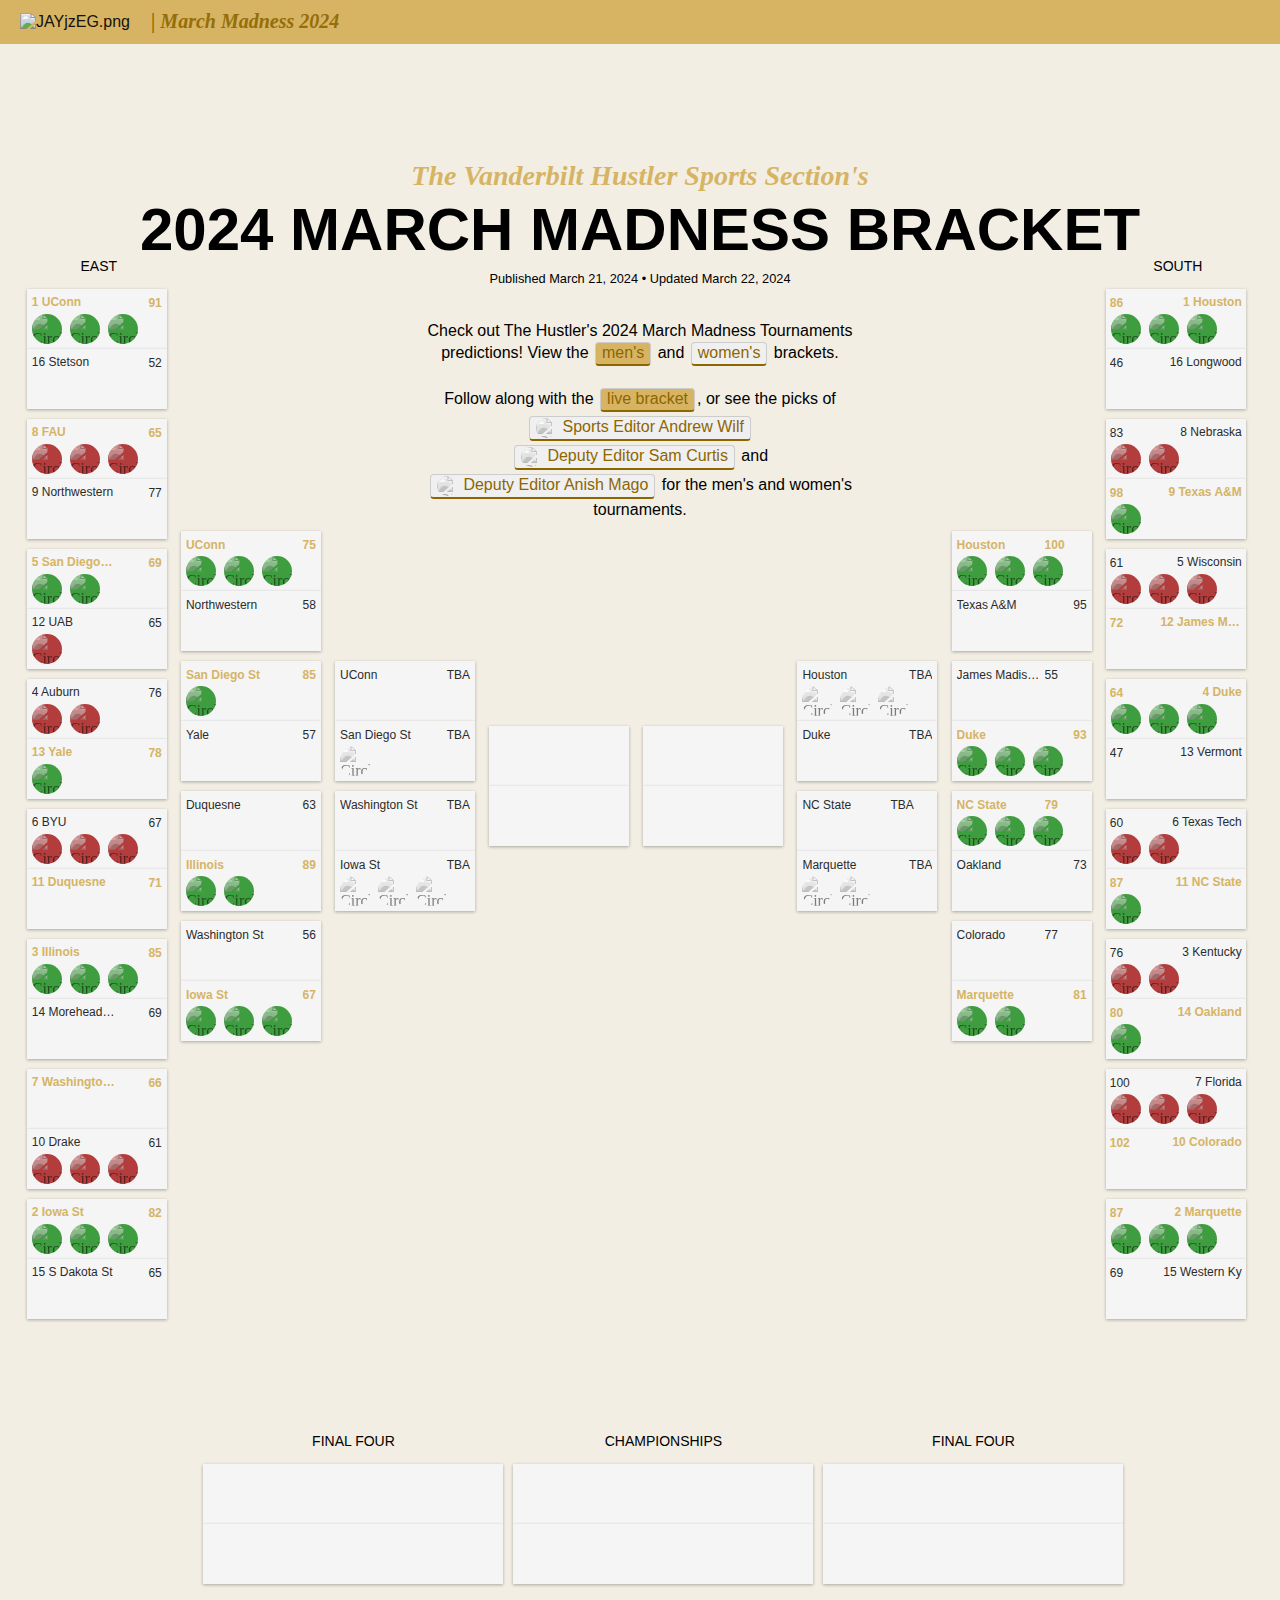
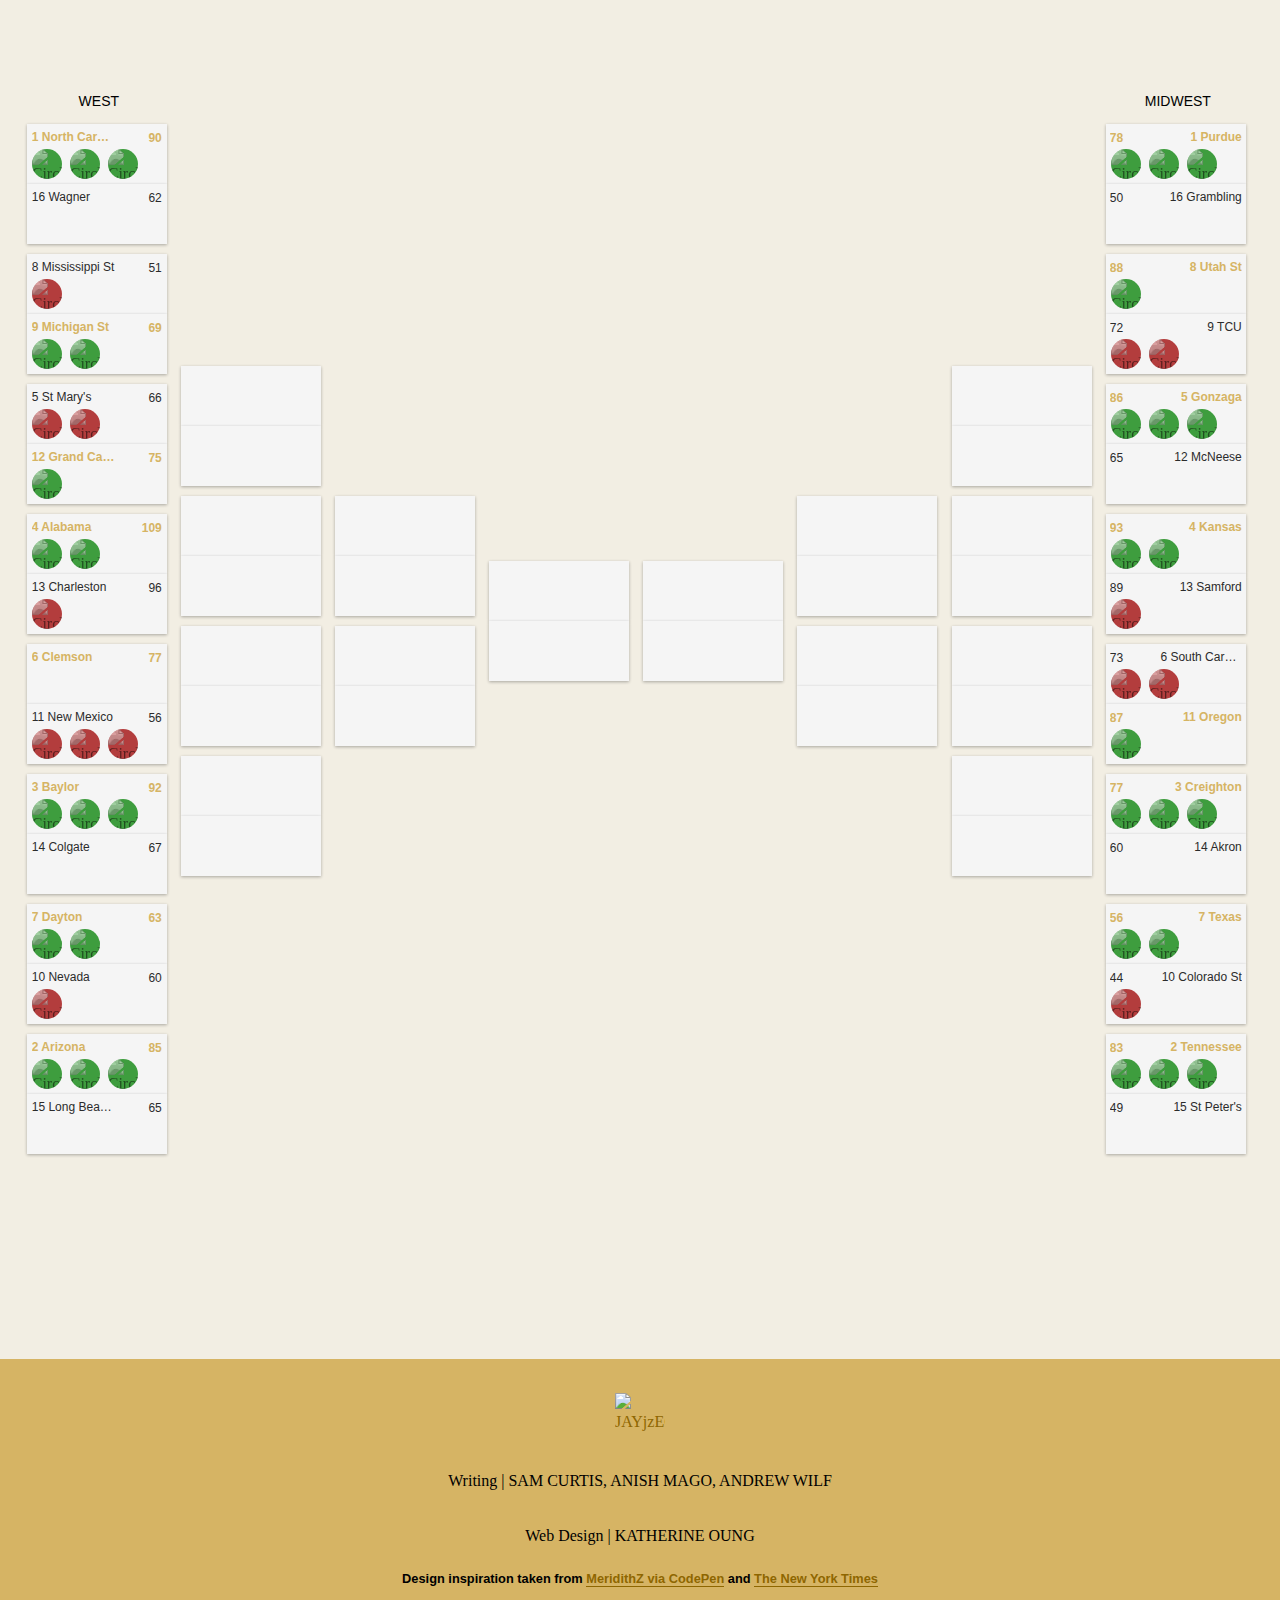
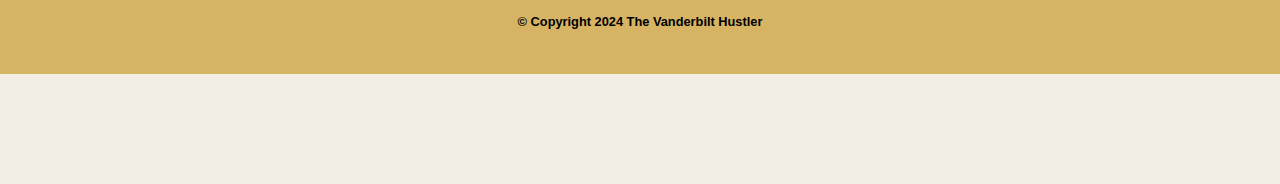
==== docs/index.html @ e1d9ae92 "mens bracket for digest" ====
<!DOCTYPE html>
<html lang="en">
<head>
    <meta charset="UTF-8">
    <meta name="viewport" content="width=device-width, initial-scale=1.0">
    <meta http-equiv="X-UA-Compatible" content="ie=edge">
    
    <!-- Title -->
    <!-- TO DO change to your title -->
    <title onclick="location.href='index.html';">March Madness 2024 | The Vanderbilt Hustler</title>

    <!-- favicon -->
    <link rel="SHORTCUT ICON" href="https://iili.io/JAYjzEG.png">

    <!-- CSS stylesheets -->
    <link rel="stylesheet" href="css/normalize.css"> <!-- normalize — removes default browser styles -->
    <!-- see how bootstrap works: https://getbootstrap.com/docs/5.1/getting-started/introduction/ -->
    <link rel="stylesheet" href="https://stackpath.bootstrapcdn.com/bootstrap/4.1.3/css/bootstrap.min.css" integrity="sha384-MCw98/SFnGE8fJT3GXwEOngsV7Zt27NXFoaoApmYm81iuXoPkFOJwJ8ERdknLPMO" crossorigin="anonymous"> <!-- Bootstrap — for aligning text columns -->
    <link rel="stylesheet" href="./css/main.css"> <!-- default styles -->
    <link rel="stylesheet" href="./css/stylehome.css"> <!-- Local stylesheet — put all your design choices here -->

    <!-- Font Awesome — for the social media icons and hamburger menu icon -->
    <script src="https://kit.fontawesome.com/ea52966d59.js" crossorigin="anonymous"></script>    

    <!-- TO DO: SOCIAL CARDS — editors will help you with this, don't worry about it for now -->
    <!-- BUT DONT FORGET ABOUT IT or your dom image won't show up on social media/texting -->
    <!--Open Graph Card for social display (Be sure to change these!)-->
    <meta property="og:url" content="http://vanderbilthustler.features.com/HustlerWrapped2023/home"/>
    <meta property="og:type" content="article"/>
    <meta property="og:title" content="Vanderbilt Hustler March Madness 2024"/> <!-- headline -->
    <meta property="og:description" content="The Hustler's 2023 year in review"/> <!-- abstract -->
    <meta property="og:site_name" content="Results and Hustler predications for March Madness">
    <meta property="og:image" content=""/> <!-- link to dominant image -->

    <!--Twitter Social Card (Be sure to change these!)-->
    <meta name="twitter:card" content="summary_large_image">
    <meta name="twitter:site" content="@VandyHustler">
    <meta name="twitter:creator" content="@VandyHustler">
    <meta name="twitter:title" content="Vanderbilt Hustler March Madness 2024"> <!-- headline -->
    <meta name="twitter:description" content="Results and Hustler predications for March Madness"> <!-- abstract -->
    <meta name="twitter:image" content=""> <!-- dominant image -->


</head>
<body>
    <!-- Google Tag Manager -->
    <!-- (also don't have to worry about this at all) -->
    <noscript>
        <iframe src="//www.googletagmanager.com/ns.html?id=GTM-NBJX8F" height="0" width="0" style="display:none;visibility:hidden"></iframe>
    </noscript>
    <script>(function(w,d,s,l,i){w[l]=w[l]||[];w[l].push({'gtm.start':
        new Date().getTime(),event:'gtm.js'});var f=d.getElementsByTagName(s)[0],
        j=d.createElement(s),dl=l!='dataLayer'?'&l='+l:'';j.async=true;j.src=
        '//www.googletagmanager.com/gtm.js?id='+i+dl;f.parentNode.insertBefore(j,f);
        })(window,document,'script','dataLayer','GTM-NBJX8F');
    </script>
    <!-- End Google Tag Manager -->

    <!-- Navbar -->
    <nav>
        <ul>
            <li class="logo">
                <a href="https://www.vanderbilthustler.com">
                    <img src="https://iili.io/JAYjzEG.png" alt="JAYjzEG.png" border="0">
                </a>
                <a href="index.html" id="surveyLink"><h8>| March Madness 2024</h8></a>
            </li>
        </ul>
    </nav>
    
    
    <div class="header-section">
        <h1>The Vanderbilt Hustler Sports Section's</h1>
        <h2 style="color: black;">2024 MARCH MADNESS BRACKET</h2>
        <p style="margin-top: 5px; color: black; text-align: center;"><small> Published March 21, 2024 • Updated March 22, 2024</small></p>
        <br>
        
      <div class="subhead-container">
          <div class="subhead" style="text-align: center;">
              Check out The Hustler's 2024 March Madness Tournaments predictions! View the 
              <a class="highlight active" id="mens" href="index.html">
                  men's
              </a> and 
              <a class="highlight" id="womens" href="womens.html">
                  women's
              </a> brackets.
      </div>
          
              <br>
              <div class="subhead" style="text-align: center;">
                  Follow along with the 
                  <a class="highlight active" id="lb" href="index.html">
                      live bracket
                  </a>, or see the picks of 
                  <a class="highlight " id="aw" href="mens-andrew-wilf.html">
                    <div class="circle-image" id="button"><img src="https://iili.io/JXtdqP4.jpg" alt="Circle Image"></div>
                    Sports Editor Andrew Wilf
                  </a> 
                  <a class="highlight" id="sc" href="mens-sam-curtis.html">
                  <div class="circle-image" id="button"><img src="https://iili.io/JXtdKoG.jpg" alt="Circle Image"></div>
                    Deputy Editor Sam Curtis
                  </a> and 
                  <a class="highlight" id="am" href="mens-anish-mago.html">
                  <div class="circle-image" id="button"><img src="https://iili.io/JXtdfVf.jpg" alt="Circle Image"></div>
                    Deputy Editor Anish Mago
                  </a> for the men's and women's tournaments.
              </div>
                
      </div>
        
<div class="full-bracket" id="mens">
    <div class="bracket-container">

            <div class="bracket-level" id="first-round-east">
                <h3>EAST</h3>
                
                <div class="bracket-matchup">
                    <div class="bracket-team winner">
                        <div class="bracket-text winner">
                            <div class="bracket-name">1 UConn</div><div class="bracket-score">91</div>
                        </div>
                

                        <div class="circle-container">
                            <div class="circle-image" id="right">
                            <img src="https://iili.io/JXtdqP4.jpg" alt="Circle Image">
                            </div>
        
                            <div class="circle-image" id="right">
                                <img src="https://iili.io/JXtdKoG.jpg"  alt="Circle Image">
                            </div>

                            <div class="circle-image" id="right">
                                <img src="https://iili.io/JXtdfVf.jpg"  alt="Circle Image">
                                </div>
    
                        </div>

                    </div>

                    <div class="bracket-team loser">
                        <div class="bracket-text">
                            <div class="bracket-name">16 Stetson</div><div class="bracket-score">52</div>
                        </div>

                        <div class="circle-container">
                        </div>


                    </div>
                

                </div>

                <div class="bracket-matchup">
                    <div class="bracket-team winner">
                        <div class="bracket-text winner">
                            <div class="bracket-name">8 FAU</div><div class="bracket-score">65</div>
                        </div>
                

                        <div class="circle-container">
                            <div class="circle-image" id="wrong">
                            <img src="https://iili.io/JXtdqP4.jpg" alt="Circle Image">
                            </div>
        

                            <div class="circle-image" id="wrong">
                                <img src="https://iili.io/JXtdKoG.jpg" alt="Circle Image">
                            </div>

                            <div class="circle-image" id="wrong">
                                <img src="https://iili.io/JXtdfVf.jpg" alt="Circle Image">
                            </div>
                        </div>

                    </div>

                    <div class="bracket-team loser">
                        <div class="bracket-text">
                            <div class="bracket-name">9 Northwestern</div><div class="bracket-score">77</div>
                        </div>

                        <div class="circle-container">
                        </div>


                    </div>
                

                </div>

                <div class="bracket-matchup">
                    <div class="bracket-team winner">
                        <div class="bracket-text winner">
                            <div class="bracket-name">5 San Diego St</div><div class="bracket-score">69</div>
                        </div>
                

                        <div class="circle-container">
                            <div class="circle-image" id="right">
                                <img src="https://iili.io/JXtdfVf.jpg" alt="Circle Image">
                            </div>
        
                            <div class="circle-image" id="right">
                                <img src="https://iili.io/JXtdKoG.jpg" alt="Circle Image">
                            </div>
                        </div>

                    </div>

                    <div class="bracket-team loser">
                        <div class="bracket-text">
                            <div class="bracket-name">12 UAB</div><div class="bracket-score">65</div>
                        </div>
            
                        

                        <div class="circle-container">
                            <div class="circle-image" id="wrong">
                                <img src="https://iili.io/JXtdqP4.jpg" alt="Circle Image">
                            </div>
                            
                        </div>


                    </div>
                

                </div>
                
                <div class="bracket-matchup">
                    <div class="bracket-team loser">
                        <div class="bracket-text">
                            <div class="bracket-name">4 Auburn</div><div class="bracket-score">76</div>
                        </div>
                

                        <div class="circle-container">
                            <div class="circle-image" id="wrong">
                                <img src="https://iili.io/JXtdqP4.jpg" alt="Circle Image">
                            </div>

                            <div class="circle-image" id="wrong">
                                <img src="https://iili.io/JXtdfVf.jpg" alt="Circle Image">
                            </div>
                        </div>

                    </div>

                    <div class="bracket-team winner">
                        <div class="bracket-text winner">
                            <div class="bracket-name">13 Yale</div><div class="bracket-score">78</div>
                        </div>

                        <div class="circle-container">
                            <div class="circle-image" id="right">
                                <img src="https://iili.io/JXtdKoG.jpg" alt="Circle Image">
                            </div>
                        </div>

                    </div>
        
                </div>

                <div class="bracket-matchup">
                    <div class="bracket-team">
                        <div class="bracket-text loser">
                            <div class="bracket-name">6 BYU</div><div class="bracket-score">67</div>
                        </div>
                

                        <div class="circle-container">
                            <div class="circle-image" id="wrong">
                                <img src="https://iili.io/JXtdqP4.jpg" alt="Circle Image">
                            </div>

                            <div class="circle-image" id="wrong">
                                <img src="https://iili.io/JXtdfVf.jpg" alt="Circle Image">
                            </div>

                            <div class="circle-image" id="wrong">
                                <img src="https://iili.io/JXtdKoG.jpg" alt="Circle Image">
                            </div>
                        </div>

                    </div>

                    <div class="bracket-team ">
                        <div class="bracket-text winner">
                            <div class="bracket-name">11 Duquesne</div><div class="bracket-score">71</div>
                        </div>

                        <div class="circle-container">
                        </div>
                    </div>
                
                </div>

                <div class="bracket-matchup">
                    <div class="bracket-team loser">
                        <div class="bracket-text winner">
                            <div class="bracket-name">3 Illinois</div><div class="bracket-score">85</div>
                        </div>
                

                        <div class="circle-container">
                            <div class="circle-image" id="right">
                                <img src="https://iili.io/JXtdqP4.jpg" alt="Circle Image">
                            </div>

                            <div class="circle-image" id="right">
                                <img src="https://iili.io/JXtdKoG.jpg" alt="Circle Image">
                            </div>

                            <div class="circle-image" id="right">
                                <img src="https://iili.io/JXtdfVf.jpg" alt="Circle Image">
                            </div>
                        </div>

                    </div>

                    <div class="bracket-team loser">
                        <div class="bracket-text">
                            <div class="bracket-name">14 Morehead St</div><div class="bracket-score">69</div>
                        </div>

                        <div class="circle-container">
                        </div>
                    </div>
                
                </div>

                <div class="bracket-matchup">
                    <div class="bracket-team winner">
                        <div class="bracket-text winner">
                            <div class="bracket-name">7 Washington St</div><div class="bracket-score">66</div>
                        </div>
                

                        <div class="circle-container">
                        </div>

                    </div>

                    <div class="bracket-team loser">
                        <div class="bracket-text">
                            <div class="bracket-name">10 Drake</div><div class="bracket-score">61</div>
                        </div>

                        <div class="circle-container">
                            <div class="circle-image" id="wrong">
                                <img src="https://iili.io/JXtdqP4.jpg" alt="Circle Image">
                            </div>

                            <div class="circle-image" id="wrong">
                                <img src="https://iili.io/JXtdKoG.jpg" alt="Circle Image">
                            </div>

                            <div class="circle-image" id="wrong">
                                <img src="https://iili.io/JXtdfVf.jpg" alt="Circle Image">
                            </div>
                        </div>
                    </div>
                
                </div>

                <div class="bracket-matchup">
                    <div class="bracket-team winner">
                        <div class="bracket-text winner">
                            <div class="bracket-name">2 Iowa St</div><div class="bracket-score">82</div>
                        </div>
                

                        <div class="circle-container">
                            <div class="circle-image" id="right">
                                <img src="https://iili.io/JXtdqP4.jpg" id="right" alt="Circle Image">
                            </div>


                            <div class="circle-image" id="right">
                                <img src="https://iili.io/JXtdKoG.jpg"id="right" alt="Circle Image">
                            </div>

                            <div class="circle-image" id="right">
                                <img src="https://iili.io/JXtdfVf.jpg" alt="Circle Image">
                            </div>
                        </div>

                    </div>

                    <div class="bracket-team loser">
                        <div class="bracket-text">
                            <div class="bracket-name">15 S Dakota St</div><div class="bracket-score">65</div>
                        </div>

                        <div class="circle-container">
                        </div>
                    </div>
                
                </div>


            </div>

            <div class="bracket-level" id="second-round-east">
            
                <div class="bracket-matchup">
                    <div class="bracket-team winner">
                        <div class="bracket-text winner">
                            <div class="bracket-name">UConn</div><div class="bracket-score">75</div>
                        </div>
                

                        <div class="circle-container">
                            <div class="circle-image" id="right">
                                <img src="https://iili.io/JXtdqP4.jpg" id="right" alt="Circle Image">
                            </div>


                            <div class="circle-image" id="right">
                                <img src="https://iili.io/JXtdKoG.jpg"id="right" alt="Circle Image">
                            </div>

                            <div class="circle-image" id="right">
                                <img src="https://iili.io/JXtdfVf.jpg" alt="Circle Image">
                            </div>
                        </div>

                    </div>

                    <div class="bracket-team loser">
                        <div class="bracket-text">
                            <div class="bracket-name">Northwestern</div><div class="bracket-score">58</div>
                        </div>
                

                        <div class="circle-container">
                        </div>

                    </div>
                
                </div>



            <div class="bracket-matchup">
                <div class="bracket-team winner">
                    <div class="bracket-text winner">
                        <div class="bracket-name">San Diego St</div><div class="bracket-score">85</div>
                    </div>
            

                    <div class="circle-container">
                        <div class="circle-image" id="right">
                            <img src="https://iili.io/JXtdKoG.jpg"id="right" alt="Circle Image">
                        </div>
                    </div>

                </div>

                <div class="bracket-team loser">
                    <div class="bracket-text">
                        <div class="bracket-name">Yale</div><div class="bracket-score">57</div>
                    </div>
            

                    <div class="circle-container">
                    </div>

                </div>
            </div>
            
            
            <div class="bracket-matchup">
                <div class="bracket-team loser">
                    <div class="bracket-text loser">
                        <div class="bracket-name">Duquesne</div><div class="bracket-score">63</div>
                    </div>
            

                    <div class="circle-container">
                    </div>

                </div>

                <div class="bracket-team winner">
                    <div class="bracket-text winner">
                        <div class="bracket-name">Illinois</div><div class="bracket-score">89</div>
                    </div>
            

                    <div class="circle-container">
                        <div class="circle-image" id="right">
                            <img src="https://iili.io/JXtdKoG.jpg"id="right" alt="Circle Image">
                        </div>

                        <div class="circle-image" id="right">
                            <img src="https://iili.io/JXtdfVf.jpg" alt="Circle Image">
                        </div>
                    </div>

                </div>
            </div>
            <div class="bracket-matchup">
                <div class="bracket-team ">
                    <div class="bracket-text ">
                        <div class="bracket-name">Washington St</div><div class="bracket-score">56</div>
                    </div>
            

                    <div class="circle-container">
                    </div>

                </div>

                <div class="bracket-team winner">
                    <div class="bracket-text winner">
                        <div class="bracket-name">Iowa St</div><div class="bracket-score">67</div>
                    </div>
            

                    <div class="circle-container">
                        <div class="circle-image" id="right">
                            <img src="https://iili.io/JXtdqP4.jpg" id="right" alt="Circle Image">
                        </div>


                        <div class="circle-image" id="right">
                            <img src="https://iili.io/JXtdKoG.jpg"id="right" alt="Circle Image">
                        </div>

                        <div class="circle-image" id="right">
                            <img src="https://iili.io/JXtdfVf.jpg" alt="Circle Image">
                        </div>
                    </div>

                </div>
            </div>
            </div>


            <div class="bracket-level" id="sweet-16-east">
                <div class="bracket-matchup">
                    <div class="bracket-team ">
                        <div class="bracket-text ">
                            <div class="bracket-name">UConn</div><div class="bracket-score">TBA</div>
                        </div>
                
    
                        <div class="circle-container">
                        </div>
    
                    </div>
    
                    <div class="bracket-team">
                        <div class="bracket-text">
                            <div class="bracket-name">San Diego St</div><div class="bracket-score">TBA</div>
                        </div>
                
    
                        <div class="circle-container">
                            <div class="circle-image">
                                <img src="https://iili.io/JXtdKoG.jpg" id="right" alt="Circle Image">
                            </div>
    
        
                        </div>
    
                    </div>
                </div>

                <div class="bracket-matchup">
                    <div class="bracket-team ">
                        <div class="bracket-text ">
                            <div class="bracket-name">Washington St</div><div class="bracket-score">TBA</div>
                        </div>
                
    
                        <div class="circle-container">
                        </div>
    
                    </div>
    
                    <div class="bracket-team ">
                        <div class="bracket-text ">
                            <div class="bracket-name">Iowa St</div><div class="bracket-score">TBA</div>
                        </div>
                
    
                        <div class="circle-container">
                            <div class="circle-image" id="">
                                <img src="https://iili.io/JXtdqP4.jpg" id="right" alt="Circle Image">
                            </div>
    
    
                            <div class="circle-image" id="">
                                <img src="https://iili.io/JXtdKoG.jpg"id="right" alt="Circle Image">
                            </div>
    
                            <div class="circle-image" id="">
                                <img src="https://iili.io/JXtdfVf.jpg" alt="Circle Image">
                            </div>
                        </div>
    
                    </div>
                </div>
            </div>

            <div class="bracket-level" id="elite-8-east">
            <div class="bracket-matchup">
                <div class="bracket-team">
                <div class="bracket-name"></div><div class="bracket-score"></div>
                </div>
                <div class="bracket-team">
                <div class="bracket-name"></div><div class="bracket-score"></div>
                </div>
            </div>
            </div>

            <div class="bracket-level" id="elite-8-south">
            <div class="bracket-matchup">
                <div class="bracket-team loser">
                <div class="bracket-score"></div><div class="bracket-name"></div>
                </div>
                <div class="bracket-team winner">
                <div class="bracket-score"></div><div class="bracket-name"></div>
                </div>
            </div>
            </div>

            <div class="bracket-level" id="sweet-16-south">
            <div class="bracket-matchup">
                <div class="bracket-team ">
                    <div class="bracket-text ">
                        <div class="bracket-name">Houston</div><div class="bracket-score">TBA</div>
                    </div>
            

                        <div class="circle-container">
                            <div class="circle-image">
                                <img src="https://iili.io/JXtdqP4.jpg" alt="Circle Image">
                            </div>
    
    
                            <div class="circle-image">
                                <img src="https://iili.io/JXtdKoG.jpg" alt="Circle Image">
                            </div>
    
                            <div class="circle-image">
                                <img src="https://iili.io/JXtdfVf.jpg" alt="Circle Image">
                            </div>
                        </div>

                </div>

                <div class="bracket-team ">
                    <div class="bracket-text ">
                        <div class="bracket-name">Duke</div><div class="bracket-score">TBA</div>
                    </div>
            

                    
                </div>

            </div>
            <div class="bracket-matchup">
                <div class="bracket-team ">
                    <div class="bracket-text ">
                        <div class="bracket-name">NC State</div><div class="bracket-score" id="right">TBA</div>
                    </div>
            

                        <div class="circle-container" >
                        </div>

                </div>

                <div class="bracket-team ">
                    <div class="bracket-text ">
                        <div class="bracket-name">Marquette</div><div class="bracket-score">TBA</div>
                    </div>
            
                    <div class="circle-container" >
    
                        <div class="circle-image">
                            <img src="https://iili.io/JXtdKoG.jpg" alt="Circle Image">
                        </div>

                        <div class="circle-image">
                            <img src="https://iili.io/JXtdfVf.jpg" alt="Circle Image">
                        </div>
                </div>

                    
                </div>
            </div>
            </div>

            <div class="bracket-level" id="second-round-south">
            <div class="bracket-matchup">
                <div class="bracket-team winner">
                    <div class="bracket-text winner">
                        <div class="bracket-name">Houston</div><div class="bracket-score" id="right">100</div>
                    </div>
            

                        <div class="circle-container" >
                                <div class="circle-image" id="right">
                                    <img src="https://iili.io/JXtdqP4.jpg" alt="Circle Image">
                                </div>
        
        
                                <div class="circle-image" id="right">
                                    <img src="https://iili.io/JXtdKoG.jpg" alt="Circle Image">
                                </div>
        
                                <div class="circle-image" id="right">
                                    <img src="https://iili.io/JXtdfVf.jpg" alt="Circle Image">
                                </div>
                        </div>

                </div>

                <div class="bracket-team ">
                    <div class="bracket-text ">
                        <div class="bracket-name">Texas A&M</div><div class="bracket-score">95</div>
                    </div>
            
                    <div class="circle-container" >
                </div>
            </div>
            </div>

            <div class="bracket-matchup">
                <div class="bracket-team">
                    <div class="bracket-text">
                        <div class="bracket-name">James Madison</div><div class="bracket-score" id="right">55</div>
                    </div>
            

                        <div class="circle-container" >
                        </div>

                </div>

                <div class="bracket-team winner">
                    <div class="bracket-text winner">
                        <div class="bracket-name">Duke</div><div class="bracket-score">93</div>
                    </div>
            
                    <div class="circle-container" >
                        <div class="circle-image" id="right">
                            <img src="https://iili.io/JXtdqP4.jpg" alt="Circle Image">
                        </div>


                        <div class="circle-image" id="right">
                            <img src="https://iili.io/JXtdKoG.jpg" alt="Circle Image">
                        </div>

                        <div class="circle-image" id="right">
                            <img src="https://iili.io/JXtdfVf.jpg" alt="Circle Image">
                        </div>
                    </div>
            </div>
            </div>


            <div class="bracket-matchup">
                <div class="bracket-team winner">
                    <div class="bracket-text winner">
                        <div class="bracket-name">NC State</div><div class="bracket-score" id="right">79</div>
                    </div>
            

                        <div class="circle-container" >
                                <div class="circle-image" id="right">
                                    <img src="https://iili.io/JXtdqP4.jpg" alt="Circle Image">
                                </div>
        
        
                                <div class="circle-image" id="right">
                                    <img src="https://iili.io/JXtdKoG.jpg" alt="Circle Image">
                                </div>
        
                                <div class="circle-image" id="right">
                                    <img src="https://iili.io/JXtdfVf.jpg" alt="Circle Image">
                                </div>
                        </div>

                </div>

                <div class="bracket-team">
                    <div class="bracket-text">
                        <div class="bracket-name">Oakland</div><div class="bracket-score">73</div>
                    </div>
            
                    
                </div>
            </div>

            <div class="bracket-matchup">
                <div class="bracket-team">
                    <div class="bracket-text">
                        <div class="bracket-name">Colorado</div><div class="bracket-score" id="right">77</div>
                    </div>
            

                        <div class="circle-container" >
                        </div>

                </div>

                <div class="bracket-team winner">
                    <div class="bracket-text winner">
                        <div class="bracket-name">Marquette</div><div class="bracket-score">81</div>
                    </div>

                    <div class="circle-container" >
                        <div class="circle-image" id="right">
                            <img src="https://iili.io/JXtdKoG.jpg" alt="Circle Image">
                        </div>

                        <div class="circle-image" id="right">
                            <img src="https://iili.io/JXtdfVf.jpg" alt="Circle Image">
                        </div>
                </div>
            
                    
                </div>
            </div>
        </div>


            <div class="bracket-level" id="first-round-south">
                <h3>SOUTH</h3>

                    <div class="bracket-matchup">
                        <div class="bracket-team winner">
                            <div class="bracket-text winner">
                                <div class="bracket-score" id="right">86</div><div class="bracket-name" id="right">1 Houston</div>
                            </div>
                

                            <div class="circle-container">
                                <div class="circle-image" id="right">
                                <img src="https://iili.io/JXtdqP4.jpg"  alt="Circle Image">
                                </div>
            
                                <div class="circle-image" id="right">
                                <img src="https://iili.io/JXtdfVf.jpg"  alt="Circle Image">
                                </div>

                                <div class="circle-image" id="right">
                                    <img src="https://iili.io/JXtdKoG.jpg"  alt="Circle Image">
                                    </div>
                            </div>

                        </div>

                        <div class="bracket-team loser">
                            <div class="bracket-text">
                                <div class="bracket-score" id="right">46</div><div class="bracket-name" id="right">16 Longwood</div>
                            </div>

                            <div class="circle-container">
                            </div>
                        </div>

                </div>

                <div class="bracket-matchup">
                    <div class="bracket-team loser">
                        <div class="bracket-text">
                            <div class="bracket-score" id="right">83</div><div class="bracket-name" id="right">8 Nebraska</div>
                        </div>
            

                        <div class="circle-container">
                            <div class="circle-image" id="wrong">
                            <img src="https://iili.io/JXtdqP4.jpg" alt="Circle Image">
                            </div>
        
                            <div class="circle-image" id="wrong">
                            <img src="https://iili.io/JXtdfVf.jpg" alt="Circle Image">
                            </div>

                        </div>

                    </div>

                <div class="bracket-team winner">
                    <div class="bracket-text winner">
                        <div class="bracket-score" id="right">98</div><div class="bracket-name" id="right">9 Texas A&M</div>
                    </div>

                    <div class="circle-container">
                        <div class="circle-image" id="right">
                            <img src="https://iili.io/JXtdKoG.jpg" alt="Circle Image">
                        </div>
                    </div>


                </div>
            </div>

            <div class="bracket-matchup">
                <div class="bracket-team loser">
                    <div class="bracket-text">
                        <div class="bracket-score" id="right">61</div><div class="bracket-name" id="right">5 Wisconsin</div>
                    </div>
        

                    <div class="circle-container">
                        <div class="circle-image" id="wrong">
                        <img src="https://iili.io/JXtdqP4.jpg" alt="Circle Image">
                        </div>

                        <div class="circle-image" id="wrong">
                        <img src="https://iili.io/JXtdfVf.jpg" alt="Circle Image">
                        </div>

                        <div class="circle-image" id="wrong">
                            <img src="https://iili.io/JXtdKoG.jpg" alt="Circle Image">
                        </div>

                    </div>

                </div>

            <div class="bracket-team winner">
                <div class="bracket-text winner">
                    <div class="bracket-score" id="right">72</div><div class="bracket-name" id="right">12 James Madison</div>
                </div>

                <div class="circle-container">
                </div>


            </div>
        </div>

                <div class="bracket-matchup">
                <div class="bracket-team winner">
                    <div class="bracket-text winner">
                        <div class="bracket-score" id="right">64</div><div class="bracket-name" id="right">4 Duke</div>
                    </div>
        

                    <div class="circle-container">
                        <div class="circle-image" id="right">
                        <img src="https://iili.io/JXtdqP4.jpg" alt="Circle Image">
                        </div>

                        <div class="circle-image" id="right">
                        <img src="https://iili.io/JXtdfVf.jpg" alt="Circle Image">
                        </div>

                        <div class="circle-image" id="right">
                            <img src="https://iili.io/JXtdKoG.jpg" alt="Circle Image">
                        </div>
                        
                    </div>

                </div>

            <div class="bracket-team loser">
                <div class="bracket-text">
                    <div class="bracket-score" id="right">47</div><div class="bracket-name" id="right">13 Vermont</div>
                </div>

                <div class="circle-container">
                </div>


            </div>
        </div>

        <div class="bracket-matchup">
                <div class="bracket-team loser">
                    <div class="bracket-text">
                        <div class="bracket-score" id="right">60</div><div class="bracket-name" id="right">6 Texas Tech</div>
                    </div>
        

                    <div class="circle-container">

                        <div class="circle-image" id="wrong">
                        <img src="https://iili.io/JXtdfVf.jpg" alt="Circle Image">
                        </div>

                        <div class="circle-image" id="wrong">
                            <img src="https://iili.io/JXtdKoG.jpg" alt="Circle Image">
                        </div>
                        
                    </div>

                </div>

            <div class="bracket-team winner">
                <div class="bracket-text winner">
                    <div class="bracket-score" id="right">87</div><div class="bracket-name" id="right">11 NC State</div>
                </div>

                <div class="circle-container">
                    <div class="circle-image" id="right">
                        <img src="https://iili.io/JXtdqP4.jpg"  alt="Circle Image">
                        </div>
                </div>


            </div>
        </div>

            <div class="bracket-matchup">
                <div class="bracket-team loser">
                    <div class="bracket-text">
                        <div class="bracket-score" id="right">76</div><div class="bracket-name" id="right">3 Kentucky</div>
                    </div>


                    <div class="circle-container">

                        <div class="circle-image" id="wrong">
                            <img src="https://iili.io/JXtdqP4.jpg"  alt="Circle Image">
                            </div>

                        <div class="circle-image" id="wrong">
                        <img src="https://iili.io/JXtdfVf.jpg"  alt="Circle Image">
                        </div>
                        
                    </div>

                </div>

            <div class="bracket-team winner">
                <div class="bracket-text winner">
                    <div class="bracket-score" id="right">80</div><div class="bracket-name" id="right">14 Oakland</div>
                </div>

                <div class="circle-container">
                    <div class="circle-image" id="right">
                        <img src="https://iili.io/JXtdKoG.jpg" id="right" alt="Circle Image">
                    </div>
                </div>


                </div>
            </div>

            <div class="bracket-matchup">
                <div class="bracket-team loser">
                    <div class="bracket-text">
                        <div class="bracket-score" id="right">100</div><div class="bracket-name" id="right">7 Florida</div>
                    </div>


                    <div class="circle-container">

                        <div class="circle-image" id="wrong">
                            <img src="https://iili.io/JXtdqP4.jpg" alt="Circle Image">
                            </div>

                        <div class="circle-image" id="wrong">
                        <img src="https://iili.io/JXtdfVf.jpg" alt="Circle Image">
                        </div>

                        <div class="circle-image" id="wrong">
                            <img src="https://iili.io/JXtdKoG.jpg" alt="Circle Image">
                        </div>
                        
                    </div>

                </div>

            <div class="bracket-team winner">
                <div class="bracket-text winner">
                    <div class="bracket-score" id="right">102</div><div class="bracket-name" id="right">10 Colorado</div>
                </div>

                <div class="circle-container">
                </div>


                </div>
            </div>

            <div class="bracket-matchup">
                <div class="bracket-team winner">
                    <div class="bracket-text winner">
                        <div class="bracket-score" id="right">87</div><div class="bracket-name" id="right">2 Marquette</div>
                    </div>


                    <div class="circle-container">

                        <div class="circle-image" id="right">
                            <img src="https://iili.io/JXtdqP4.jpg" alt="Circle Image">
                            </div>

                        <div class="circle-image" id="right">
                        <img src="https://iili.io/JXtdfVf.jpg" alt="Circle Image">
                        </div>

                        <div class="circle-image" id="right">
                            <img src="https://iili.io/JXtdKoG.jpg" alt="Circle Image">
                        </div>
                        
                    </div>

                </div>

            <div class="bracket-team loser">
                <div class="bracket-text">
                    <div class="bracket-score" id="right">69</div><div class="bracket-name" id="right">15 Western Ky</div>
                </div>

                <div class="circle-container">
                </div>


                </div>
            </div>

            </div>


    </div>

    <div class="bracket-container" id="finals">

        <div class="bracket-level" id="middle">
            <h3>FINAL FOUR</h3>
            <div class="bracket-matchup" id="middle">
                <div class="bracket-team">
                    <div class="bracket-name"></div><div class="bracket-score"></div>
                </div>
                <div class="bracket-team">
                    <div class="bracket-name"></div><div class="bracket-score"></div>
                </div>
            </div>
        </div>

        <div class="bracket-level" id="middle">
            <h3>CHAMPIONSHIPS</h3>
            <div class="bracket-matchup" id="middle">
              <div class="bracket-team">
                <div class="bracket-name"></div><div class="bracket-score"></div>
              </div>
              <div class="bracket-team">
                <div class="bracket-name"></div><div class="bracket-score"></div>
              </div>
            </div>
        </div>

        <div class="bracket-level" id="middle">
            <h3>FINAL FOUR</h3>
            <div class="bracket-matchup" id="middle">
              <div class="bracket-team">
                <div class="bracket-name"></div><div class="bracket-score"></div>
            </div>
              <div class="bracket-team">
                <div class="bracket-name"></div><div class="bracket-score"></div>
              </div>
            </div>
        </div>

    </div>
    

    <div class="bracket-container">
            <div class="bracket-level" id="first-round-west">
                <h3>WEST</h3>
                <div class="bracket-matchup ">
                    <div class="bracket-team winner">
                        <div class="bracket-text winner">
                            <div class="bracket-name">1 North Carolina</div><div class="bracket-score">90</div>
                        </div>
                

                        <div class="circle-container">
                            <div class="circle-image" id="right">
                            <img src="https://iili.io/JXtdqP4.jpg" alt="Circle Image">
                            </div>
        
                            <div class="circle-image" id="right">
                            <img src="https://iili.io/JXtdfVf.jpg" alt="Circle Image">
                            </div>

                            <div class="circle-image" id="right">
                                <img src="https://iili.io/JXtdKoG.jpg" alt="Circle Image">
                                </div>
                        </div>

                    </div>

                    <div class="bracket-team loser">
                        <div class="bracket-text">
                            <div class="bracket-name">16 Wagner</div><div class="bracket-score">62</div>
                        </div>

                        <div class="circle-container">
                        </div>


                    </div>
                

                </div>

                <div class="bracket-matchup">
                    <div class="bracket-team ">
                        <div class="bracket-text ">
                            <div class="bracket-name">8 Mississippi St</div><div class="bracket-score">51</div>
                        </div>
                

                        <div class="circle-container">
                            <div class="circle-image" id="wrong">
                            <img src="https://iili.io/JXtdqP4.jpg" alt="Circle Image">
                            </div>
                        </div>

                    </div>

                    <div class="bracket-team winner">
                        <div class="bracket-text winner">
                            <div class="bracket-name">9 Michigan St</div><div class="bracket-score">69</div>
                        </div>

                        <div class="circle-container">
                            <div class="circle-image" id="right">
                                <img src="https://iili.io/JXtdfVf.jpg" alt="Circle Image">
                            </div>

                            <div class="circle-image" id="right">
                                <img src="https://iili.io/JXtdKoG.jpg" alt="Circle Image">
                            </div>
                        </div>


                    </div>
                

                </div>

                <div class="bracket-matchup">
                    <div class="bracket-team loser">
                        <div class="bracket-text">
                            <div class="bracket-name">5 St Mary's</div><div class="bracket-score">66</div>
                        </div>
                

                        <div class="circle-container">
                            <div class="circle-image" id="wrong">
                                <img src="https://iili.io/JXtdqP4.jpg" alt="Circle Image">
                            </div>

                            <div class="circle-image" id="wrong">
                                <img src="https://iili.io/JXtdfVf.jpg" alt="Circle Image">
                            </div>
                        </div>

                    </div>

                    <div class="bracket-team winner">
                        <div class="bracket-text winner" >
                            <div class="bracket-name">12 Grand Canyon</div><div class="bracket-score">75</div>
                        </div>
                        

                        <div class="circle-container">
        
                            <div class="circle-image" id="right">
                                <img src="https://iili.io/JXtdKoG.jpg" alt="Circle Image">
                            </div>
                        </div>


                    </div>
                

                </div>
                
                <div class="bracket-matchup">
                    <div class="bracket-team winner">
                        <div class="bracket-text winner">
                            <div class="bracket-name">4 Alabama</div><div class="bracket-score">109</div>
                        </div>
                

                        <div class="circle-container">
                            <div class="circle-image" id="right">
                                <img src="https://iili.io/JXtdKoG.jpg" alt="Circle Image">
                            </div>

                            <div class="circle-image" id="right">
                                <img src="https://iili.io/JXtdfVf.jpg" alt="Circle Image">
                            </div>
                        </div>

                    </div>

                    <div class="bracket-team loser">
                        <div class="bracket-text">
                            <div class="bracket-name">13 Charleston</div><div class="bracket-score">96</div>
                        </div>

                        <div class="circle-container">
                            <div class="circle-image" id="wrong">
                                <img src="https://iili.io/JXtdqP4.jpg" alt="Circle Image">
                            </div>
                            
                        </div>

                    </div>
        
                </div>

                <div class="bracket-matchup">
                    <div class="bracket-team winner">
                        <div class="bracket-text winner">
                            <div class="bracket-name">6 Clemson</div><div class="bracket-score">77</div>
                        </div>
                

                        <div class="circle-container">
                        </div>

                    </div>

                    <div class="bracket-team loser">
                        <div class="bracket-text">
                            <div class="bracket-name">11 New Mexico</div><div class="bracket-score">56</div>
                        </div>

                        <div class="circle-container">
                            <div class="circle-image" id="wrong">
                                <img src="https://iili.io/JXtdqP4.jpg" alt="Circle Image">
                            </div>

                            <div class="circle-image" id="wrong">
                                <img src="https://iili.io/JXtdfVf.jpg" alt="Circle Image">
                            </div>

                            <div class="circle-image" id="wrong">
                                <img src="https://iili.io/JXtdKoG.jpg" alt="Circle Image">
                            </div>
                        </div>
                    </div>
                
                </div>

                <div class="bracket-matchup">
                    <div class="bracket-team winner">
                        <div class="bracket-text winner">
                            <div class="bracket-name">3 Baylor</div><div class="bracket-score">92</div>
                        </div>
                

                        <div class="circle-container">
                            <div class="circle-image" id="right">
                                <img src="https://iili.io/JXtdqP4.jpg" alt="Circle Image">
                            </div>

                            <div class="circle-image" id="right">
                                <img src="https://iili.io/JXtdfVf.jpg" alt="Circle Image">
                            </div>

                            <div class="circle-image" id="right">
                                <img src="https://iili.io/JXtdKoG.jpg" alt="Circle Image">
                            </div>
                        </div>

                    </div>

                    <div class="bracket-team loser">
                        <div class="bracket-text">
                            <div class="bracket-name">14 Colgate</div><div class="bracket-score">67</div>
                        </div>

                        <div class="circle-container">
                        </div>
                    </div>
                
                </div>

                <div class="bracket-matchup">
                    <div class="bracket-team winner">
                        <div class="bracket-text winner">
                            <div class="bracket-name">7 Dayton</div><div class="bracket-score">63</div>
                        </div>
                

                        <div class="circle-container">
                            <div class="circle-image" id="right">
                                <img src="https://iili.io/JXtdfVf.jpg" alt="Circle Image">
                            </div>

                            <div class="circle-image" id="right">
                                <img src="https://iili.io/JXtdKoG.jpg" alt="Circle Image">
                            </div>
                        </div>

                    </div>

                    <div class="bracket-team loser">
                        <div class="bracket-text">
                            <div class="bracket-name">10 Nevada</div><div class="bracket-score">60</div>
                        </div>

                        <div class="circle-container">
                            <div class="circle-image" id="wrong">
                                <img src="https://iili.io/JXtdqP4.jpg" alt="Circle Image">
                            </div>

                            
                        </div>
                    </div>
                
                </div>

                <div class="bracket-matchup">
                    <div class="bracket-team winner">
                        <div class="bracket-text winner">
                            <div class="bracket-name">2 Arizona</div><div class="bracket-score">85</div>
                        </div>
                

                        <div class="circle-container">
                            <div class="circle-image" id="right">
                                <img src="https://iili.io/JXtdqP4.jpg" alt="Circle Image">
                            </div>

                            <div class="circle-image" id="right">
                                <img src="https://iili.io/JXtdfVf.jpg" alt="Circle Image">
                            </div>

                            <div class="circle-image" id="right">
                                <img src="https://iili.io/JXtdKoG.jpg" alt="Circle Image">
                            </div>
                        </div>

                    </div>

                    <div class="bracket-team loser">
                        <div class="bracket-text">
                            <div class="bracket-name">15 Long Beach St</div><div class="bracket-score">65</div>
                        </div>

                        <div class="circle-container">
                        </div>
                    </div>
                
                </div>

            </div>
        
            
            <div class="bracket-level" id="second-round-west">
            <div class="bracket-matchup">
                <div class="bracket-team winner">
                <div class="bracket-name"></div><div class="bracket-score"></div>
                </div>
                <div class="bracket-team loser">
                <div class="bracket-name"></div><div class="bracket-score"></div>
                </div></div>
            <div class="bracket-matchup">
                <div class="bracket-team winner">
                <div class="bracket-name"></div><div class="bracket-score"></div>
                </div>
                <div class="bracket-team loser">
                <div class="bracket-name"></div><div class="bracket-score"></div>
                </div>
            </div>
            <div class="bracket-matchup">
                <div class="bracket-team winner">
                <div class="bracket-name"></div><div class="bracket-score"></div>
                </div>
                <div class="bracket-team loser">
                <div class="bracket-name"></div><div class="bracket-score"></div>
                </div>
            </div>
            <div class="bracket-matchup">
                <div class="bracket-team winner">
                <div class="bracket-name"></div><div class="bracket-score"></div>
                </div>
                <div class="bracket-team loser">
                <div class="bracket-name"></div><div class="bracket-score"></div>
                </div>
            </div>
            </div>

            <div class="bracket-level" id="sweet-16-west">
            <div class="bracket-matchup">
                <div class="bracket-team winner">
                <div class="bracket-name"></div><div class="bracket-score"></div>
                </div>
                <div class="bracket-team loser">
                <div class="bracket-name"></div><div class="bracket-score"></div>
                </div>
            </div>
            <div class="bracket-matchup">
                <div class="bracket-team winner">
                <div class="bracket-name"></div><div class="bracket-score"></div>
                </div>
                <div class="bracket-team loser">
                <div class="bracket-name"></div><div class="bracket-score"></div>
                </div>
            </div>
            </div>

            <div class="bracket-level" id="elite-8-west">
            <div class="bracket-matchup">
                <div class="bracket-team">
                <div class="bracket-name"></div><div class="bracket-score"></div>
                </div>
                <div class="bracket-team">
                <div class="bracket-name"></div><div class="bracket-score"></div>
                </div>
            </div>
            </div>


            <div class="bracket-level" id="elite-8-midwest">
            <div class="bracket-matchup">
                <div class="bracket-team loser">
                <div class="bracket-score"></div><div class="bracket-name"></div>
                </div>
                <div class="bracket-team winner">
                <div class="bracket-score"></div><div class="bracket-name"></div>
                </div>
            </div>
            </div>

            <div class="bracket-level" id="sweet-16-midwest">
            <div class="bracket-matchup">
                <div class="bracket-team winner">
                <div class="bracket-score"></div><div class="bracket-name"></div>
                </div>
                <div class="bracket-team loser">
                <div class="bracket-score"></div><div class="bracket-name"></div>
                </div>
            </div>
            <div class="bracket-matchup">
                <div class="bracket-team loser">
                <div class="bracket-score"></div><div class="bracket-name"></div>
                </div>
                <div class="bracket-team winner">
                <div class="bracket-score"></div><div class="bracket-name"></div>
                </div>
            </div>
            </div>

            <div class="bracket-level" id="second-round-midwest">
            <div class="bracket-matchup">
                <div class="bracket-team loser">
                <div class="bracket-score"></div><div class="bracket-name"></div>
                </div>
                <div class="bracket-team winner">
                <div class="bracket-score"></div><div class="bracket-name"></div>
                </div>
            </div>
            <div class="bracket-matchup">
                <div class="bracket-team winner">
                <div class="bracket-score"></div><div class="bracket-name"></div>
                </div>
                <div class="bracket-team loser">
                <div class="bracket-score"></div><div class="bracket-name"></div>
                </div>
            </div>
            <div class="bracket-matchup">
                <div class="bracket-team winner">
                <div class="bracket-score"></div><div class="bracket-name"></div>
                </div>
                <div class="bracket-team loser">
                <div class="bracket-score"></div><div class="bracket-name"></div>
                </div>
            </div>
            <div class="bracket-matchup">
                <div class="bracket-team winner">
                <div class="bracket-score"></div><div class="bracket-name"></div>
                </div>
                <div class="bracket-team loser">
                <div class="bracket-score"></div><div class="bracket-name"></div>
                </div>
            </div>
            </div>

            <div class="bracket-level" id="first-round-midwest">
            <h3>MIDWEST</h3>

            <div class="bracket-matchup">
                <div class="bracket-team winner">
                    <div class="bracket-text winner">
                        <div class="bracket-score" id="right">78</div><div class="bracket-name" id="right">1 Purdue</div>
                    </div>
        

                    <div class="circle-container">
                        <div class="circle-image" id="right">
                        <img src="https://iili.io/JXtdqP4.jpg" alt="Circle Image">
                        </div>
    
                        <div class="circle-image" id="right">
                        <img src="https://iili.io/JXtdfVf.jpg" alt="Circle Image">
                        </div>

                        <div class="circle-image" id="right">
                            <img src="https://iili.io/JXtdKoG.jpg" alt="Circle Image">
                            </div>
                    </div>

                </div>

                <div class="bracket-team loser">
                    <div class="bracket-text">
                        <div class="bracket-score" id="right">50</div><div class="bracket-name" id="right">16 Grambling</div>
                    </div>

                    <div class="circle-container">
                    </div>
                </div>

        </div>

        <div class="bracket-matchup">
            <div class="bracket-team winner">
                <div class="bracket-text winner">
                    <div class="bracket-score" id="right">88</div><div class="bracket-name" id="right">8 Utah St</div>
                </div>
    

                <div class="circle-container">

                    <div class="circle-image" id="right">
                        <img src="https://iili.io/JXtdKoG.jpg" alt="Circle Image">
                        </div>
                </div>

            </div>

            <div class="bracket-team loser">
                <div class="bracket-text">
                    <div class="bracket-score" id="right">72</div><div class="bracket-name" id="right">9 TCU</div>
                </div>

                <div class="circle-container">
                    <div class="circle-image" id="wrong">
                        <img src="https://iili.io/JXtdqP4.jpg" alt="Circle Image">
                        </div>
    
                        <div class="circle-image" id="wrong">
                        <img src="https://iili.io/JXtdfVf.jpg" alt="Circle Image">
                        </div>
                </div>
            </div>

    </div>

    <div class="bracket-matchup">
        <div class="bracket-team winner">
            <div class="bracket-text winner">
                <div class="bracket-score" id="right">86</div><div class="bracket-name" id="right">5 Gonzaga</div>
            </div>


            <div class="circle-container">
                <div class="circle-image" id="right">
                    <img src="https://iili.io/JXtdqP4.jpg" alt="Circle Image">
                    </div>

                <div class="circle-image" id="right">
                    <img src="https://iili.io/JXtdKoG.jpg" alt="Circle Image">
                    </div>

                <div class="circle-image" id="right">
                    <img src="https://iili.io/JXtdfVf.jpg" alt="Circle Image">
                    </div>
            </div>

        </div>

        <div class="bracket-team loser">
            <div class="bracket-text">
                <div class="bracket-score" id="right">65</div><div class="bracket-name" id="right">12 McNeese</div>
            </div>

            <div class="circle-container">

            </div>
        </div>

</div>

<div class="bracket-matchup">
    <div class="bracket-team winner">
        <div class="bracket-text winner">
            <div class="bracket-score" id="right">93</div><div class="bracket-name" id="right">4 Kansas</div>
        </div>


        <div class="circle-container">
            <div class="circle-image" id="right">
                <img src="https://iili.io/JXtdqP4.jpg" alt="Circle Image">
                </div>

            <div class="circle-image" id="right">
                <img src="https://iili.io/JXtdKoG.jpg" alt="Circle Image">
                </div>
        </div>

    </div>

    <div class="bracket-team loser">
        <div class="bracket-text">
            <div class="bracket-score" id="right">89</div><div class="bracket-name" id="right">13 Samford</div>
        </div>

        <div class="circle-container">

                <div class="circle-image" id="wrong">
                <img src="https://iili.io/JXtdfVf.jpg" alt="Circle Image">
                </div>
        </div>
    </div>

</div>

<div class="bracket-matchup">
    <div class="bracket-team loser">
        <div class="bracket-text">
            <div class="bracket-score" id="right">73</div><div class="bracket-name" id="right">6 South Carolina</div>
        </div>


        <div class="circle-container">
            

            <div class="circle-image" id="wrong">
                <img src="https://iili.io/JXtdKoG.jpg" alt="Circle Image">
            </div>

            <div class="circle-image" id="wrong">
                <img src="https://iili.io/JXtdfVf.jpg" alt="Circle Image">
            </div>
        </div>

    </div>

    <div class="bracket-team winner">
        <div class="bracket-text winner">
            <div class="bracket-score" id="right">87</div><div class="bracket-name" id="right">11 Oregon</div>
        </div>

        <div class="circle-container">
            <div class="circle-image" id="right">
                <img src="https://iili.io/JXtdqP4.jpg" alt="Circle Image">
                </div>

                
        </div>
    </div>

</div>

<div class="bracket-matchup">
    <div class="bracket-team winner">
        <div class="bracket-text winner">
            <div class="bracket-score" id="right">77</div><div class="bracket-name" id="right">3 Creighton</div>
        </div>


        <div class="circle-container">
            
            <div class="circle-image" id="right">
                <img src="https://iili.io/JXtdqP4.jpg" id="right" alt="Circle Image">
            </div>

            <div class="circle-image" id="right">
                <img src="https://iili.io/JXtdKoG.jpg" id="right" alt="Circle Image">
            </div>

            <div class="circle-image" id="right">
                <img src="https://iili.io/JXtdfVf.jpg" id="right" alt="Circle Image">
            </div>
        </div>

    </div>

    <div class="bracket-team loser">
        <div class="bracket-text">
            <div class="bracket-score" id="right">60</div><div class="bracket-name" id="right">14 Akron</div>
        </div>

        <div class="circle-container"></div>
    </div>

</div>

<div class="bracket-matchup">
    <div class="bracket-team winner">
        <div class="bracket-text winner">
            <div class="bracket-score" id="right">56</div><div class="bracket-name" id="right">7 Texas</div>
        </div>


        <div class="circle-container">

            <div class="circle-image" id="right">
                <img src="https://iili.io/JXtdKoG.jpg" alt="Circle Image">
            </div>

            <div class="circle-image" id="right">
                <img src="https://iili.io/JXtdfVf.jpg" alt="Circle Image">
            </div>
        </div>

    </div>

    <div class="bracket-team loser">
        <div class="bracket-text" id="wrong">
            <div class="bracket-score" id="right">44</div><div class="bracket-name" id="right">10 Colorado St</div>
        </div>

        <div class="circle-container">
            <div class="circle-image" id="wrong">
                <img src="https://iili.io/JXtdqP4.jpg" alt="Circle Image">
            </div>
        </div>
    </div>

</div>

<div class="bracket-matchup">
    <div class="bracket-team winner">
        <div class="bracket-text winner">
            <div class="bracket-score" id="right">83</div><div class="bracket-name" id="right">2 Tennessee</div>
        </div>


        <div class="circle-container">
        <div class="circle-image" id="right"> 
            <img src="https://iili.io/JXtdqP4.jpg" alt="Circle Image">             
        </div>

            <div class="circle-image" id="right">
                <img src="https://iili.io/JXtdKoG.jpg" alt="Circle Image">
            </div>

            <div class="circle-image" id="right">
                <img src="https://iili.io/JXtdfVf.jpg" alt="Circle Image">
            </div>
        </div>

    </div>

    <div class="bracket-team loser">
        <div class="bracket-text">
            <div class="bracket-score" id="right">49</div><div class="bracket-name" id="right">15 St Peter's</div>
        </div>

        <div class="circle-container">
        </div>
    </div>

</div>


            </div>

</div>
</div>  


    <footer>
        <div class="container">
            <div class="row justify-content-center">
                <div class="col-md-3 text-center"> <!-- Center the content in the column -->
                    <a href="https://www.vanderbilthustler.com">
                        <img src="https://iili.io/JAYjzEG.png" alt="JAYjzEG.png" class="footer-logo">
                    </a>
                </div>
            </div>
            <div class="row justify-content-center">
                <div class="col-md-6 text-center"> <!-- Center the content in the column -->
                    <h6 >Writing | SAM CURTIS, ANISH MAGO, ANDREW WILF</h6>
                    <h6 style="margin-bottom: 20px;">Web Design | KATHERINE OUNG</h6>
                    <p style="margin-top: 10px; color: black;"><small> Design inspiration taken from <a href="https://codepen.io/meredithz/pen/VYadPy">MeridithZ via CodePen</a> and <a href="https://www.nytimes.com/interactive/2023/sports/ncaabasketball/march-madness-mens-bracket.html">The New York Times</small></p>
                    <p style="margin-top: 10px; color: black;"><small>&copy; Copyright 2024 The Vanderbilt Hustler</small></p>
                </div>
            </div>
        </div>
    </footer> 

    <!-- Jquery cdn — used to set data scroll speed (set in ids.js file) -->
    <script src="https://ajax.googleapis.com/ajax/libs/jquery/3.5.1/jquery.min.js"></script>
    <script src="js/script.js"></script>
</body>
</html>
---- docs/css/main.css ----
/*
    CSS STYLES
    These are the default styles for the buildout.
*/

/* natural box model */
html {
    box-sizing: border-box;
}
*, *:before, *:after {
    box-sizing: inherit;
}
  
/* UTILITIES */
/* hides an element on screen, but not from screen readers */
.sr-only {
    position: absolute;
    width: 1px;
    height: 1px;
    padding: 0;
    margin: -1px;
    overflow: hidden;
    clip: rect(0, 0, 0, 0);
    border: 0;
}

/* COLORS */
/* Use color variables so it's easier to change colors later */
/* Will create a warning in the W3C CSS validator */
/* Ignore that - CSS variables are fine to use */
:root {
    --footer: #F2EEE3;
    --gray: rgb(0, 0, 0, 0.1);
}

/*
    TYPOGRAPHY
*/

.subhead-container {
    width: 35%;
    margin: 0 auto; /* Center the container horizontally */
    justify-content: center;
}

p {
    font-family: 'Libre Franklin', sans-serif;
    font-weight: 450;
    font-size: 16px;
    justify-content: center;
    color: black;
    line-height: auto;
    text-align: center;

}

.subhead {
    font-family: 'Libre Franklin', sans-serif;
    font-weight: 450;
    font-size: 16px;
    justify-content: center;
    color: black;
    line-height: auto;
    text-align: center;

}

h1, .bylines p, footer p {
    font-family: 'Libre Franklin', sans-serif;
    font-weight: 850;
}
h1, h2, h3 {
    text-align: center;
    margin: 0 auto;
    max-width: 80%;
    color: #D6B464;
}
  
h1 { /* first headline */
    padding: 30vh 0 0.75em;
    font-size: 28px;
    font-family: 'Georgia', serif;
    font-style: italic;
    position: static;

}

h2 { /* second headline */
    padding: 20vh 0 0.75em;
    font-family: 'Libre Franklin', sans-serif;
    font-size: 60px;
    font-weight: 700;
    margin-top: -0.3em; /* Adjust the value to move the text up */
    padding: 0; /* Reset padding to remove any extra space */
}

h3 { /* third headline */
    font-family: 'Libre Franklin', sans-serif;
    font-weight: 500;
    font-size: 14px;
    justify-content: center;
    text-align: center;
    color: black;
    margin: auto;
    line-height: 2.5em;
}

h4 { /* section header */
    font-family: 'Libre Franklin', sans-serif;
    font-weight: 700;
    font-size: 30px;
    font-size: bold;
    color: white;
}

h5 { /* container text */
    font-family: 'Libre Franklin', sans-serif;
    font-weight: 200;
    font-size: 15px;
    color: white;

}

h6 { /* footer1*/
    font-weight: 400;
    font-size: 16px;
    line-height: 18px;
    text-align: center;

}

h7 { /* footer2 */
    font-weight: 700;
    font-size: 16px;
    line-height: 18px;
    text-align: center;
    color: #D6B464;
}

h8 { /* footer2 */
    font-family: 'Georgia', serif;
    font-weight: 700;
    font-size: 20px;
    line-height: 18px;
    text-align: center;
    color: #8E6600;
    font-style: italic;

}

h9 { /* navbar */
    font-weight: 400;
    font-size: 25px;
    line-height: 18px;
    top: 5.8px;
}

h10 { /* text box head */
    font-weight: 700; /* Bold */
    font-size: 23px;
    line-height: 23px;
    text-align: center;
    color: #D6B464;
}

h11 { /*body subheads*/
    font-family: 'Libre Franklin';
    font-weight: 700;
    font-size: 24px;
    justify-content: left;
    color: white;

}

h12 { /*body subhead star*/
    font-family: 'Libre Franklin', sans-serif;
    font-size: 24px;
    font-weight: 800;
    margin-top: -0.5em; /* Adjust the value to move the text up */
    color: #D6B464;

}

h13 /*section divider*/ {
    font-family: 'Libre Franklin';
    font-weight: 700;
    font-size: 50px;
    display: flex;
    justify-content: center;
    align-items: center;
    text-align: center;
    color: #8E6600;
}

h14 /*panel text*/ {
    font-family: 'Libre Franklin', sans-serif;
    font-weight: 200;
    font-size: 22px;
    color: white;
}


.bylines p { /* bylines */
    font-size: 14px;
    line-height: 1;
    margin: 0.0em;
}
.bylines div p:nth-child(even) { /* adjust spacing for subbylines */
    margin-bottom: 0.6em;
}
.bylines div:after { /* add horizontal lines btwn byline divs */
    content: "";
    border: 1px solid var(--gray);
    width: 100%;
    height: 0;
    display: block;
    margin: 1.0em 0;
}
.related { /* related tag */
    padding: 1.0em 0;
    font-size: 0.95em;
}
.related span {
    font-family: 'Inter', sans-serif;
    font-weight: 500;
}
footer {
    font-size: 16px;
    line-height: 26px;
    font-weight: 300;
    flex: 1;
}
.section-break { /* three asterisks */
    padding-top: 15px;
    padding-bottom: 15px;
    letter-spacing: 25px;
    text-align: center;
}


/* 
    HEADER
*/
header {
    background-size: cover;
    height: 2vh; /* makes image same height as screen */
}
/* navbar */
nav {
    color: #8E6600; /* Set your desired text color */
    position: fixed;
    width: 100%;
    z-index: 200;
    background-color: #D6B464; /* Set your initial background color */
    border: 2px solid #D6B464; /* This adds a black border to the bottom of the nav */
    padding-top: -0.5px;
}



nav li {
    list-style-type: none;
    white-space: nowrap;
}

nav li a {
    margin: 0 0.5em;
    color: #F2EEE3; /* Set your desired text color */
    text-decoration: none;
}

nav ul {
    margin: 0;
    padding: 10px;
    display: flex;
    justify-content: space-between; /* This will evenly distribute the items horizontally */
    align-items: center; /* This will vertically center align the items */
    flex-flow: row wrap;
    -webkit-align-items: center;
    align-items: center;
}

li.logo p {
    display: inline; /* Display the text inline with the logo */
    margin-left: 10px; /* Adjust the spacing as needed */
    margin-top: 5px; /* Adjust the margin-top to move the text down */

}

/* styles for li items makes the spacing/alignment work on the menu */
/* also allows the responsive menu toggler behavior */
li.logo {
    margin-right: auto; /* put the logo on the left */
    display: flex;
    align-items: center;
    font-size: 16px;
    font-family: 'Inter', sans-serif;
}
li.logo img {
    width: 50px;
    padding-right: 5px;
}
li.logo span {
    display: none;
    -webkit-transition: 1s; /* For Safari 3.1 to 6.0 */
    transition: 1s;
}
li.item {
    font-size: 18px;
    text-align: left;
}
li.item a {
    margin-top: 0em; /* Adjust this value to move the "ABOUT" text up */

}

nav a {
    /* so the ENTIRE item is clickable */
    display: block;
    
    /* design choices */
    text-decoration: none;
    font-family: 'Open Sans', sans-serif;
    color: #F2EEE3;
    opacity: 0.9;
}
/* hide all list items **that aren't logo or toggle** */
/*ul li:not(.logo):not(.toggle) {
    display: none;
}
ul div {
    display: none;
}
/* reveal hidden items (on toggle) 
/* force this display to take precedence and be more "!important" 
/* to display properly, also set the width to 100% 
.show {
    display: block !important;
    width: 100%;
    margin-bottom: 8px;
} */

/* Show Dropdown Content on Hover and on Click */
.item.dropdown:hover .dropdown-content,
.item.dropdown.click:focus .dropdown-content {
    display: block;
}

.item.dropdown {
    margin-left: auto; /* Push "THE SURVEY" to the right */
    margin: 10; /* Reset margins */
    padding: 0; /* Reset paddings */
    top: 0px;
}


/* 
    ARTICLE ALIGNMENT (flexbox added in larger view widths)
*/
article:first-child {
    padding-top: 5%;
}
section p:first-child {
    margin-top: 0;
}
.bylines {
    padding-top: 6.5px;
}

.chart-container {
    max-width: 500px;
    margin: 5px; /* This will center the container if its width is less than the parent container */
}

.quote {
    font-size: 24px;
    line-height: 28px;
    margin-bottom: 0px;
    text-align: center;
    font-style: italic;
    font-family: 'Georgia', serif;
    font-weight: 300;
}
.attribute {
    font-family: 'Inter', sans-serif;
    font-size: 16px;
    color: grey;
    margin-top: 0;
    text-align: center;
}

/*
    LINKS
*/
/* Custom link style */

/* default link styles */
a:link, a:visited {
    color:#8E6600;
    text-decoration: none;
    border-bottom: 0.125em solid #8E6600;
}
a:hover {
    color: #8E6600;
    border-bottom: 0.125em solid #8E6600;
}

/* navbar social icons */
nav li a:link, nav li a:visited {
    color: black;
    text-decoration: none;
    border-bottom: none;
}
nav li a:hover, nav li a:active {
    color: #D6B464;
    text-decoration: none;
    border-bottom: none;
}
/* byline links */
.bylines a:link, .bylines a:active {
    color: #D6B464;
    text-decoration: none;
    border-bottom: none;
}
.bylines a:hover, .bylines a:visited {
    color: #D6B464;
    text-decoration: underline;
    border-bottom: none;
}

/*
    FOOTER
*/
footer {
    background-color: #D6B464;
    padding: 30px 0 15px;
}

/* 
    ADVERTISEMENTS
*/
.ad {
    padding-top: 30px;
    padding-bottom: 30px;
    text-align: center;
    font-family: 'Inter';
}
.ad-caption {
    text-align: center; 
    font-size: 12px; 
    padding-top: 15px; 
    font-family: 'Inter', sans-serif; 
    text-transform: uppercase;
}
.ad-block {
    margin-top: 10px; padding-bottom: 20px;
    margin-bottom: 20px;
}
.ad-code {
    padding-bottom: 30px;
}
---- docs/css/stylehome.css ----
/* FONTS */
/* add any @import statements for novelty fonts you want to use here ↓ */

/* COLORS */
/* set any colors you plan to use throughout the buildout here */
/* then you can adjust the color value easily */

.header-section {
  position: relative;
  top: -110px; /* Adjust this value to move the section up or down */
}

html, body{
  position: relative;
  background-color: #F2EEE3;
  overflow-x: auto;
}

/* SET ANY MORE STYLES YOU WANT HERE: */
@import url(https://fonts.googleapis.com/css?family=Open+Sans:400italic,400,700);
@import url(https://fonts.googleapis.com/css?family=Dosis);

/*IMAGE AND BUTTON STYLES*/

.highlight {
  display: inline-block;
  padding: 1px 6px; /* Adjust padding as needed */
  background-color: #f0f0f0; /* Box background color */
  border: 1.5px solid #ccc; /* Box border */
  margin: 2px;
  border-radius: 4px; /* Rounded corners */
  transition: background-color 0.3s ease; /* Smooth transition */

  font-family: 'Libre Franklin', sans-serif;
  font-weight: 300;
  font-size: 16px;
  justify-content: center;
  color: black;
  line-height: auto;
  text-align: center;
}

.highlight:hover {
  background-color: #D6B464; /* Change background color on hover */
  cursor: pointer;
}

.highlight:active {
  background-color: #D6B464;
}

.highlight.active {
  background-color: #D6B464;
}


.circle-container {
  display: flex;
  flex-direction: row;
  align-items: flex-start;
  margin-left: 5px;
  margin-bottom: 10px;
  margin-top: -3px;
}
.circle-image {
  width: 30px; /* Adjust size as needed */
  height: 30px; /* Adjust size as needed */
  border-radius: 50%; /* Makes the image a circle */
  overflow: hidden; /* Ensures the image stays within the circle */
  display: inline-block; /* Use inline-block to ensure proper display */
  vertical-align: middle; /* Align the circle images vertically in the middle */
  margin-right: 8px;
}
.circle-image#wrong {
  background-color: rgb(179, 61, 61);
}

.circle-image#right {
  background-color: rgb(62, 157, 62);

}

.circle-image#button {
  width: 20px; /* Adjust size as needed */
  height: 20px; /* Adjust size as needed */
  margin-right: 2px;
  filter: grayscale(0%);
}
.circle-image img {
  filter: grayscale(100%);
  opacity: 50%;
  width: 120%; /* Ensures the image takes up the entire circle */
  height: 120%; /* Maintains aspect ratio */
  vertical-align: middle; /* Align the circle images vertically in the middle */
  margin-bottom: 10px;
  margin-right: 20px; /* Move the image to the left within the frame */
}


/*BRACKET STYLES*/
.full-bracket {
  overflow-y: visible;
  margin-bottom: 200px;
  margin-top: -270px;
  margin-left: 1.7%; /* Auto left margin to center */
  margin-right: 0px; /* Auto right margin to center */
}

.bracket-container {
  display: flex;
  height: 100%;
  justify-content: left; /* Center items horizontally */
  overflow-y: visible;
  max-width: 98%; /* Adjust max-width as needed */
  align-items: center; /* Center items vertically */
  text-align: center; /* Optional: Center text inside items */
}


.bracket-container#finals {
  display: flex;
  justify-content: center;
  align-items: center;
  width: 70%; /* Adjust width as needed */
  height: 160px;
  margin-top: 100px;
  margin-bottom: 100px;
  margin-left: 16%;
}


.bracket-level{
  display: flex;
  flex-direction: column;
  justify-content: space-around;
  height: 100%;
  width: 100%;
  overflow-y: visible;

}

.bracket-level#final-4 {
  margin-top: 1.1em;
}

.bracket-matchup{
  height: 120px;
  display: flex;
  flex-direction: column;
  justify-content: space-between;
  margin: 5px;
  width: 140px;
}

.bracket-matchup#middle{
  display: flex;
  flex-direction: column;
  justify-content: center;
  text-align: center;
  margin-left: 5px;
  width: 300px;
}

.bracket-text {
  display: flex;
  flex-direction: row;
  justify-content: space-between; /* Align items with space between them */
  align-items: center; /* Center items vertically */
}

.bracket-team{
  height: 60px;
  width: 100%;
  background-color: #F5F5F5;
  box-shadow: rgba(0, 0, 0, 0.3) 0 1px 3px;
  display: row;
  text-align: left;
}

.bracket-name{
  font-family: 'Libre Franklin', sans-serif;
  width: 100%;
  font-size: .75em;
  margin-left: 5px;
  overflow: hidden;
  text-overflow: ellipsis;
  white-space: nowrap;
  color: #2B2B2B;
  text-align: left;
}

.bracket-name#right{
  margin-right: 4px;
  text-align: right;
}

.bracket-score{
  font-family: 'Libre Franklin', sans-serif;
  width: 50%;
  font-size: .75em;
  margin: 5px;
  line-height: 1.5em;
  overflow: hidden;
  color: #2B2B2B;
  text-align: right;
}

.bracket-score#right{
  margin-left: 4px;
  text-align: left;
}

.winner>.bracket-name, .winner>.bracket-score{
  font-weight: bold;
  color: #D6B464;
}

.footer-logo {
  max-width: 50px; /* Ensure the image doesn't exceed its container */
  height: auto; /* Maintain the image's aspect ratio */
  display: block; /* Remove extra space below the image */
  margin: 0 auto; /* Center the image horizontally */
}

/* Optional: Add some space around the image */
.container {
  padding-top: 4px;
  padding-bottom: 8px;
}

footer .col-md-3 {
  margin-bottom: 20px; /* Adjust the value for the desired space */
}


/* MEDIA QUERIES FROM SMALLEST TO LARGEST = MOBILE FIRST */
/* use these for responsive design — you can set different styles based on how wide the screen is */
/* Extra small devices (portrait phones, less than 576px)
No media query for `xs` since this is the default */

/* Small devices (landscape phones, 576px and up) */
/*@media (min-width: 576px) { 
    
} */

@media (max-width: 1000px) {

  .bracket-matchup {
    width: 85px;
  }

  .bracket-matchup#middle {
    width: 85px;
  }
  
  .circle-image {
    width: 20px; /* Adjust size as needed */
    height: 20px; /* Adjust size as needed */
    margin-right: 5px;

  }
}
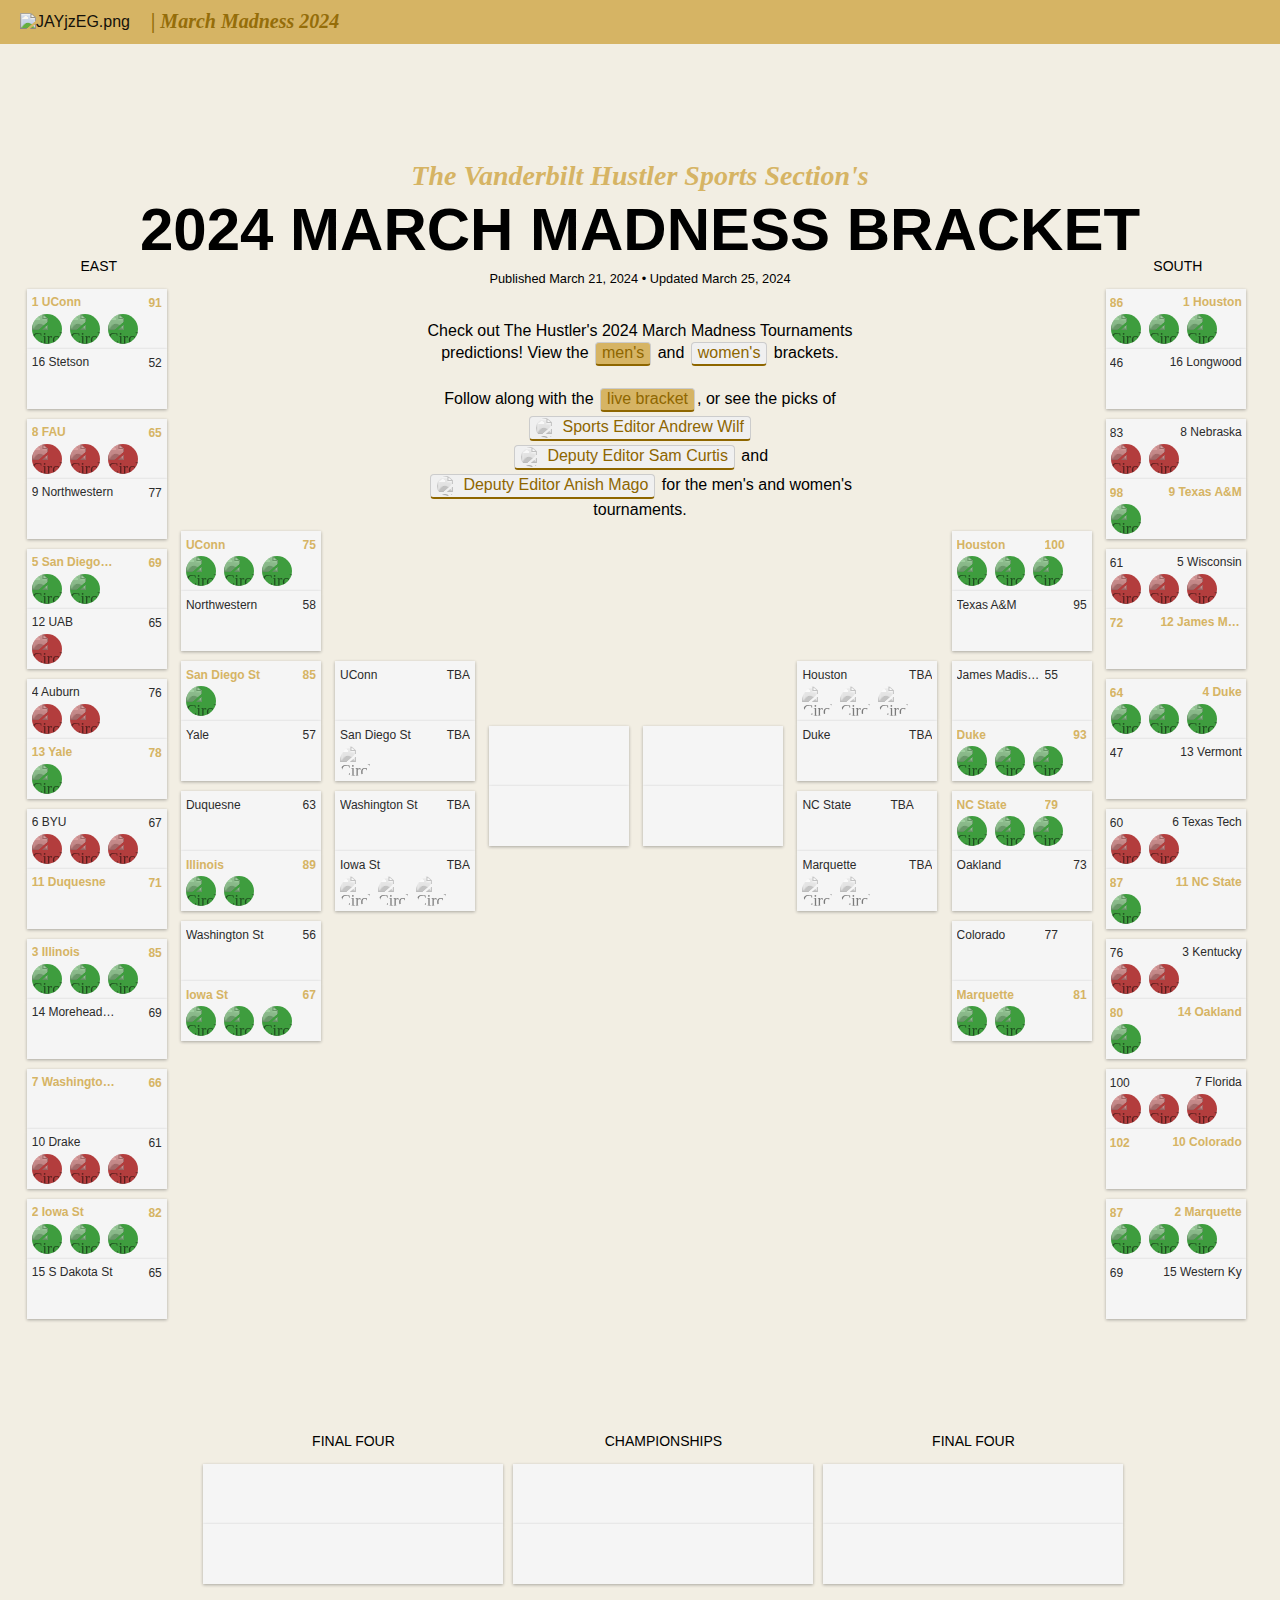
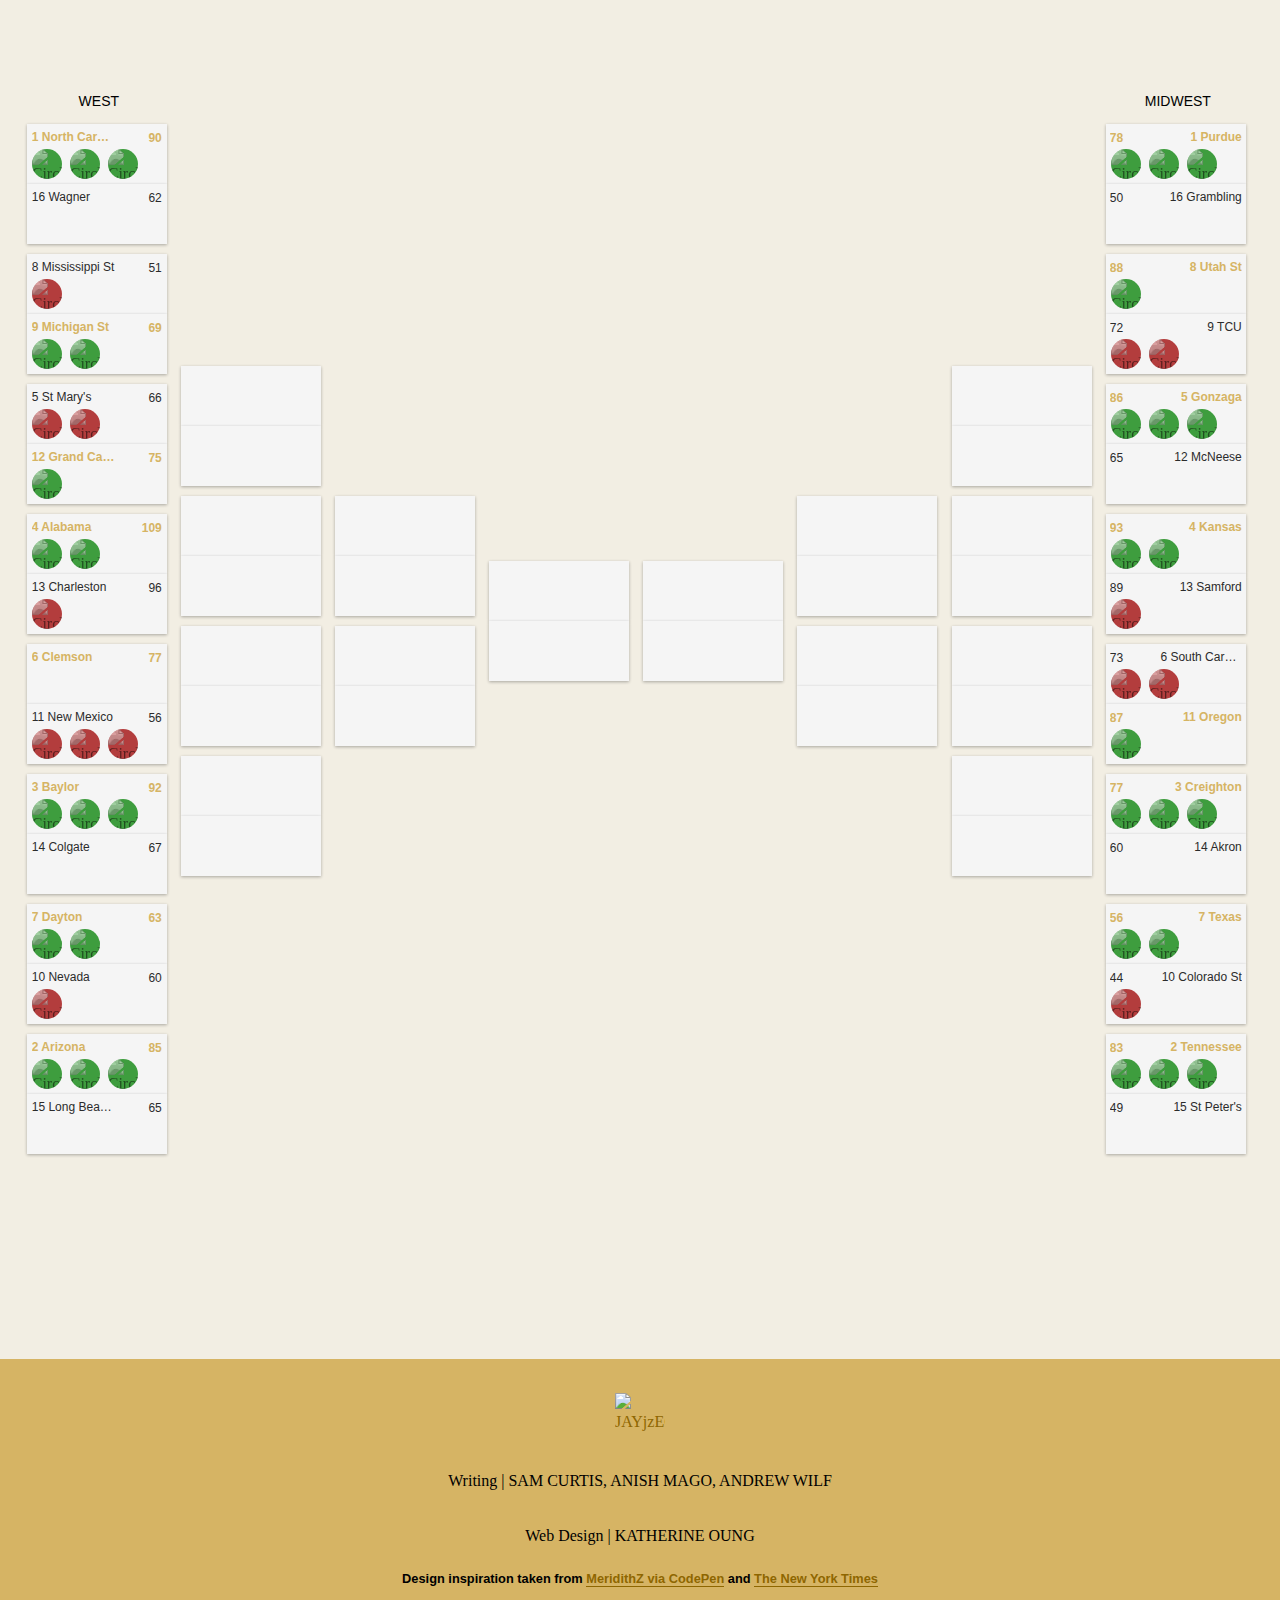
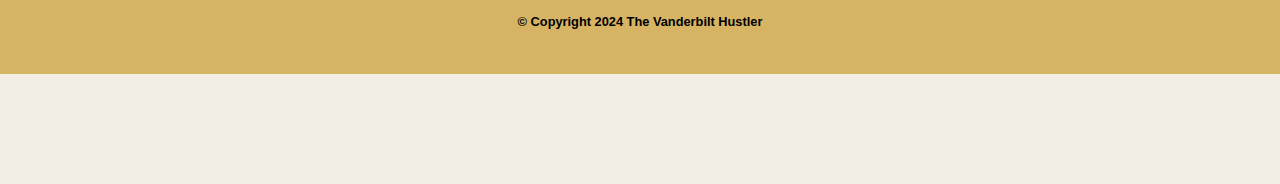
==== commit 1e94119f: "mens headers" ====
--- a/docs/index.html
+++ b/docs/index.html
@@ -72,7 +72,7 @@
     <div class="header-section">
         <h1>The Vanderbilt Hustler Sports Section's</h1>
         <h2 style="color: black;">2024 MARCH MADNESS BRACKET</h2>
-        <p style="margin-top: 5px; color: black; text-align: center;"><small> Published March 21, 2024 • Updated March 22, 2024</small></p>
+        <p style="margin-top: 5px; color: black; text-align: center;"><small> Published March 21, 2024 • Updated March 25, 2024</small></p>
         <br>
         
       <div class="subhead-container">
@@ -92,7 +92,7 @@
                   <a class="highlight active" id="lb" href="index.html">
                       live bracket
                   </a>, or see the picks of 
-                  <a class="highlight " id="aw" href="mens-andrew-wilf.html">
+                  <a class="highlight" id="aw" href="mens-andrew-wilf.html">
                     <div class="circle-image" id="button"><img src="https://iili.io/JXtdqP4.jpg" alt="Circle Image"></div>
                     Sports Editor Andrew Wilf
                   </a> 
@@ -106,7 +106,7 @@
                   </a> for the men's and women's tournaments.
               </div>
                 
-      </div>
+    </div>
         
 <div class="full-bracket" id="mens">
     <div class="bracket-container">
--- a/docs/css/stylehome.css
+++ b/docs/css/stylehome.css
@@ -72,21 +72,25 @@
   vertical-align: middle; /* Align the circle images vertically in the middle */
   margin-right: 8px;
 }
-.circle-image#wrong {
-  background-color: rgb(179, 61, 61);
-}
-
-.circle-image#right {
-  background-color: rgb(62, 157, 62);
-
-}
 
 .circle-image#button {
   width: 20px; /* Adjust size as needed */
   height: 20px; /* Adjust size as needed */
+  border-radius: 50%; /* Makes the image a circle */
   margin-right: 2px;
   filter: grayscale(0%);
 }
+
+.circle-image#wrong {
+  background-color: rgb(179, 61, 61);
+}
+
+.circle-image#right {
+  background-color: rgb(62, 157, 62);
+
+}
+
+
 .circle-image img {
   filter: grayscale(100%);
   opacity: 50%;
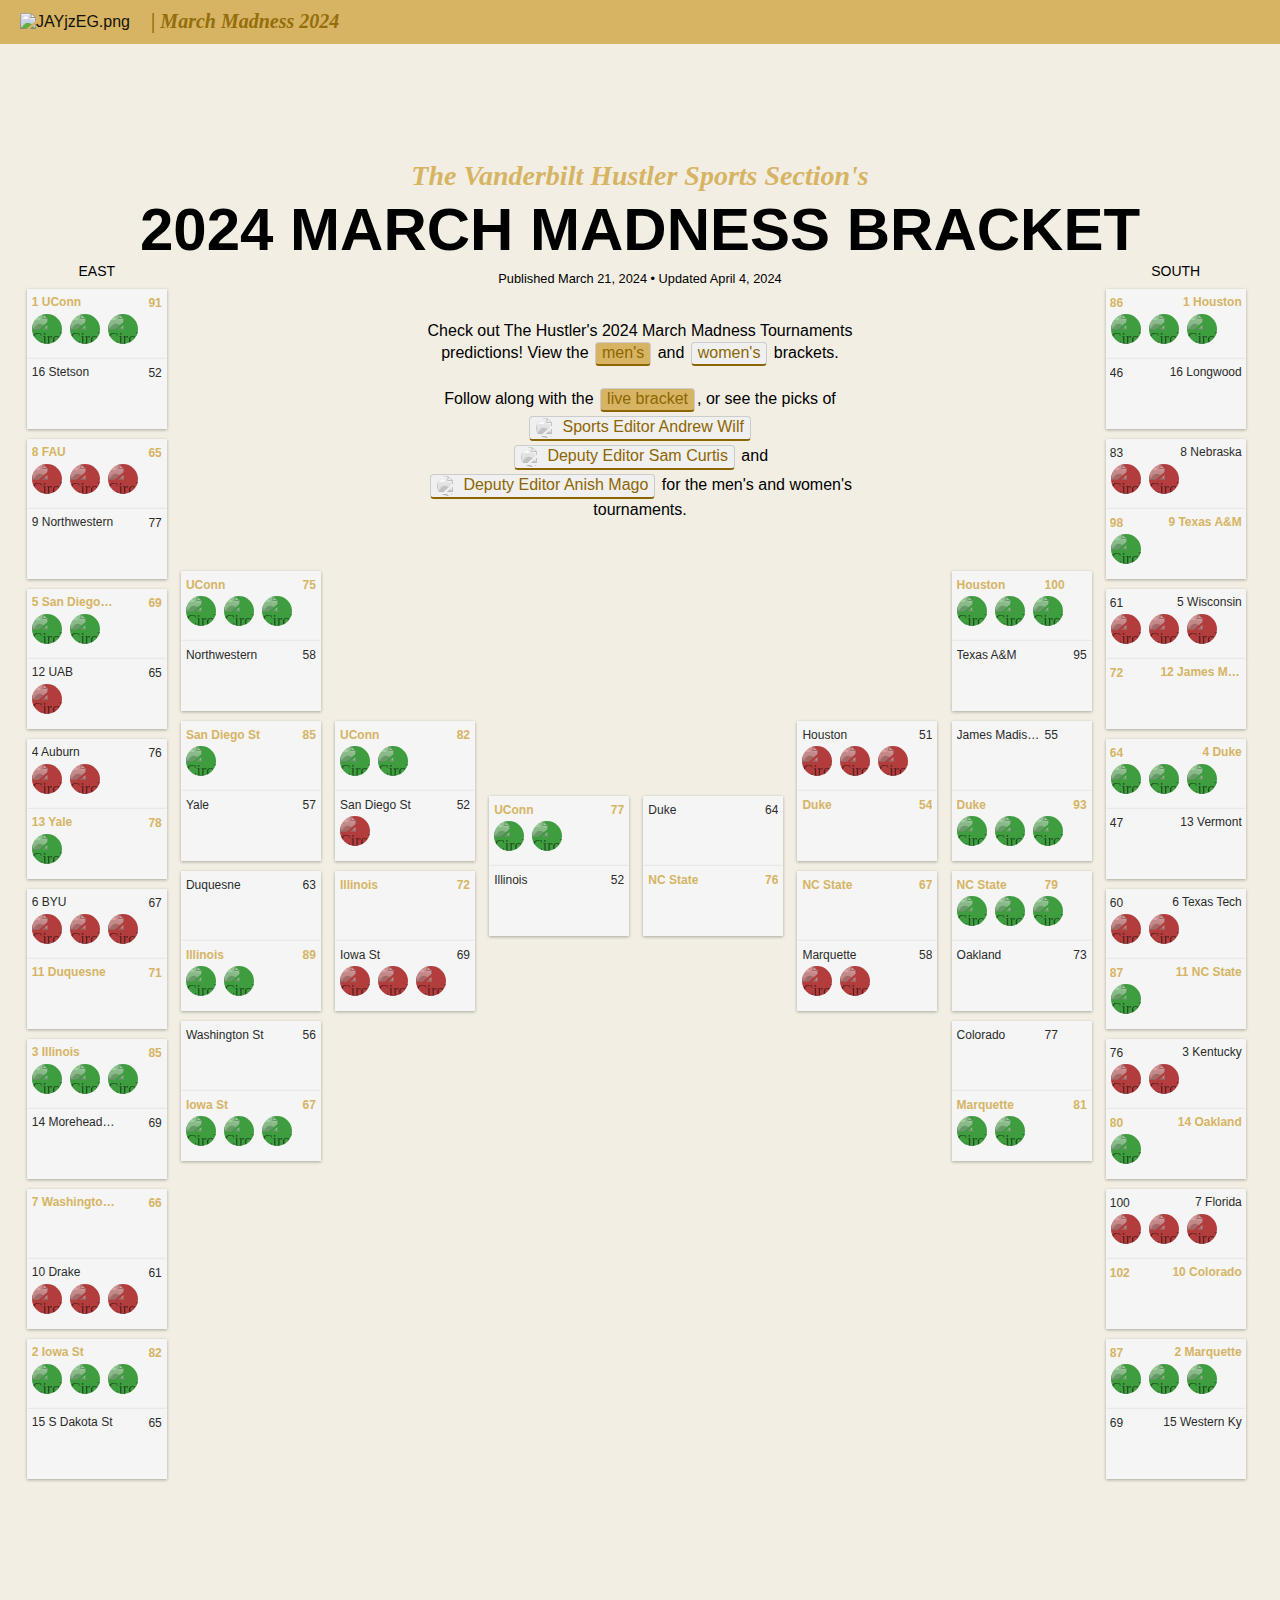
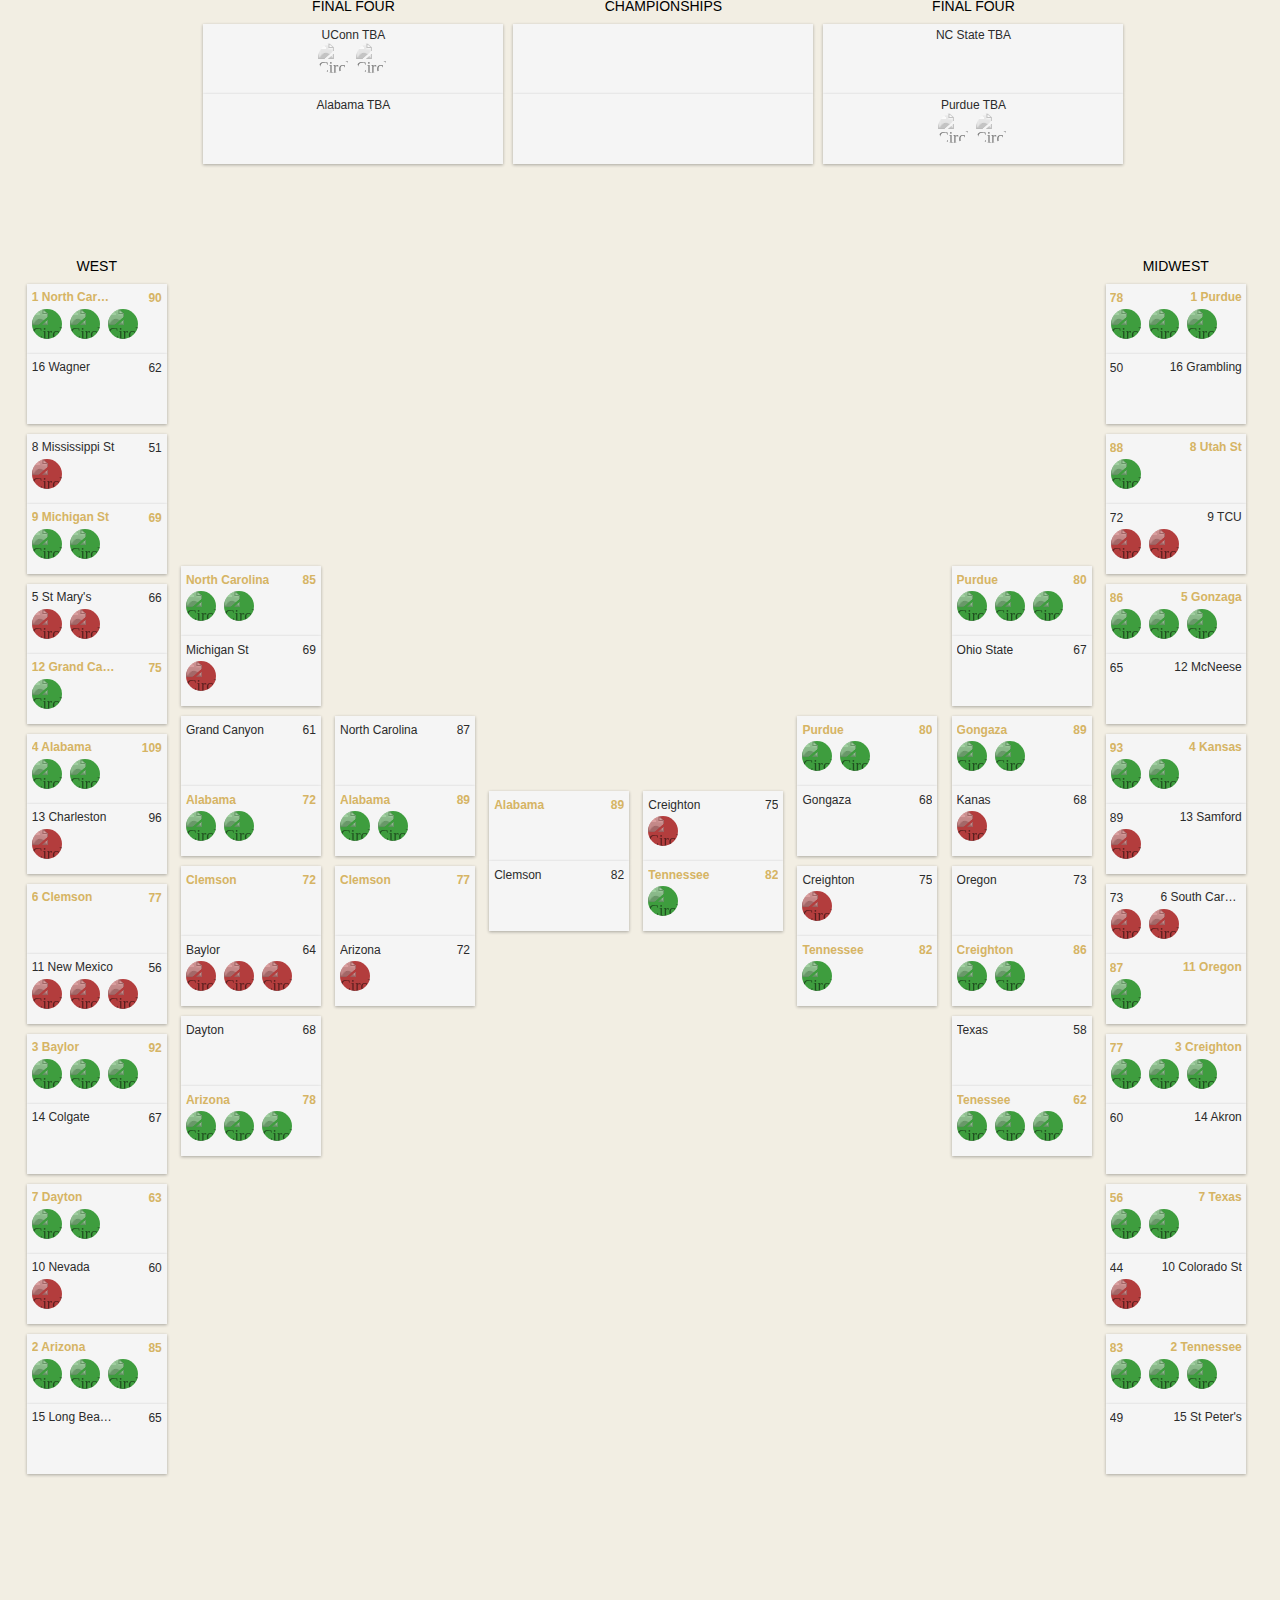
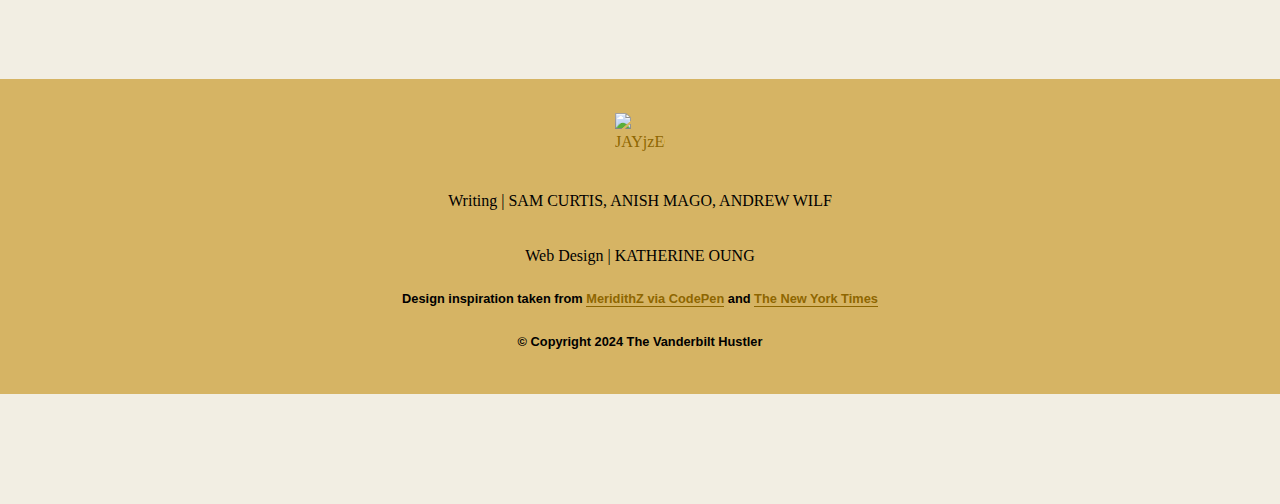
==== commit d18c8e6f: "updated bracket april 4" ====
--- a/docs/index.html
+++ b/docs/index.html
@@ -72,7 +72,7 @@
     <div class="header-section">
         <h1>The Vanderbilt Hustler Sports Section's</h1>
         <h2 style="color: black;">2024 MARCH MADNESS BRACKET</h2>
-        <p style="margin-top: 5px; color: black; text-align: center;"><small> Published March 21, 2024 • Updated March 25, 2024</small></p>
+        <p style="margin-top: 5px; color: black; text-align: center;"><small> Published March 21, 2024 • Updated April 4, 2024</small></p>
         <br>
         
       <div class="subhead-container">
@@ -110,12 +110,11 @@
         
 <div class="full-bracket" id="mens">
     <div class="bracket-container">
-
             <div class="bracket-level" id="first-round-east">
-                <h3>EAST</h3>
-                
-                <div class="bracket-matchup">
+                <div class="bracket-matchup">
+                    <h3>EAST</h3>
                     <div class="bracket-team winner">
+
                         <div class="bracket-text winner">
                             <div class="bracket-name">1 UConn</div><div class="bracket-score">91</div>
                         </div>
@@ -542,27 +541,34 @@
 
             <div class="bracket-level" id="sweet-16-east">
                 <div class="bracket-matchup">
-                    <div class="bracket-team ">
-                        <div class="bracket-text ">
-                            <div class="bracket-name">UConn</div><div class="bracket-score">TBA</div>
-                        </div>
-                
-    
-                        <div class="circle-container">
+                    <div class="bracket-team winner">
+                        <div class="bracket-text winner">
+                            <div class="bracket-name">UConn</div><div class="bracket-score">82</div>
+                        </div>
+                
+    
+                        <div class="circle-container">
+                            <div class="circle-image" id="right">
+                                <img src="https://iili.io/JXtdKoG.jpg"id="right" alt="Circle Image">
+                            </div>
+    
+                            <div class="circle-image" id="right">
+                                <img src="https://iili.io/JXtdfVf.jpg" alt="Circle Image">
+                            </div>
                         </div>
     
                     </div>
     
                     <div class="bracket-team">
                         <div class="bracket-text">
-                            <div class="bracket-name">San Diego St</div><div class="bracket-score">TBA</div>
-                        </div>
-                
-    
-                        <div class="circle-container">
-                            <div class="circle-image">
-                                <img src="https://iili.io/JXtdKoG.jpg" id="right" alt="Circle Image">
-                            </div>
+                            <div class="bracket-name">San Diego St</div><div class="bracket-score">52</div>
+                        </div>
+                
+    
+                        <div class="circle-container">
+                            <div class="circle-image" id="wrong">
+                                <img src="https://iili.io/JXtdqP4.jpg" id="right" alt="Circle Image">
+                            </div>    
     
         
                         </div>
@@ -572,33 +578,33 @@
 
                 <div class="bracket-matchup">
                     <div class="bracket-team ">
+                        <div class="bracket-text winner">
+                            <div class="bracket-name">Illinois</div><div class="bracket-score">72</div>
+                        </div>
+                
+    
+                        <div class="circle-container">
+                        </div>
+    
+                    </div>
+    
+                    <div class="bracket-team ">
                         <div class="bracket-text ">
-                            <div class="bracket-name">Washington St</div><div class="bracket-score">TBA</div>
-                        </div>
-                
-    
-                        <div class="circle-container">
-                        </div>
-    
-                    </div>
-    
-                    <div class="bracket-team ">
-                        <div class="bracket-text ">
-                            <div class="bracket-name">Iowa St</div><div class="bracket-score">TBA</div>
-                        </div>
-                
-    
-                        <div class="circle-container">
-                            <div class="circle-image" id="">
+                            <div class="bracket-name">Iowa St</div><div class="bracket-score">69</div>
+                        </div>
+                
+    
+                        <div class="circle-container">
+                            <div class="circle-image" id="wrong">
                                 <img src="https://iili.io/JXtdqP4.jpg" id="right" alt="Circle Image">
                             </div>
     
     
-                            <div class="circle-image" id="">
+                            <div class="circle-image" id="wrong">
                                 <img src="https://iili.io/JXtdKoG.jpg"id="right" alt="Circle Image">
                             </div>
     
-                            <div class="circle-image" id="">
+                            <div class="circle-image" id="wrong">
                                 <img src="https://iili.io/JXtdfVf.jpg" alt="Circle Image">
                             </div>
                         </div>
@@ -609,22 +615,48 @@
 
             <div class="bracket-level" id="elite-8-east">
             <div class="bracket-matchup">
-                <div class="bracket-team">
-                <div class="bracket-name"></div><div class="bracket-score"></div>
-                </div>
-                <div class="bracket-team">
-                <div class="bracket-name"></div><div class="bracket-score"></div>
+                <div class="bracket-team ">
+                    <div class="bracket-text winner">
+                        <div class="bracket-name">UConn</div><div class="bracket-score">77</div>
+                    </div>
+            
+
+                    <div class="circle-container">
+                        <div class="circle-image" id="right">
+                            <img src="https://iili.io/JXtdKoG.jpg"id="right" alt="Circle Image">
+                        </div>
+
+                        <div class="circle-image" id="right">
+                            <img src="https://iili.io/JXtdfVf.jpg" alt="Circle Image">
+                        </div>
+                    </div>
+
+                </div>
+
+                <div class="bracket-team ">
+                    <div class="bracket-text ">
+                        <div class="bracket-name">Illinois</div><div class="bracket-score">52</div>
+                    </div>
+            
+
+                    <div class="circle-container">
+                    </div>
+
                 </div>
             </div>
             </div>
 
             <div class="bracket-level" id="elite-8-south">
             <div class="bracket-matchup">
-                <div class="bracket-team loser">
-                <div class="bracket-score"></div><div class="bracket-name"></div>
+                <div class="bracket-team ">
+                    <div class="bracket-text ">
+                    <div class="bracket-name">Duke</div><div class="bracket-score">64</div>
+                </div>
                 </div>
                 <div class="bracket-team winner">
-                <div class="bracket-score"></div><div class="bracket-name"></div>
+                    <div class="bracket-text winner">
+                    <div class="bracket-name">NC State</div><div class="bracket-score">76</div>
+                </div>
                 </div>
             </div>
             </div>
@@ -633,61 +665,61 @@
             <div class="bracket-matchup">
                 <div class="bracket-team ">
                     <div class="bracket-text ">
-                        <div class="bracket-name">Houston</div><div class="bracket-score">TBA</div>
-                    </div>
-            
-
-                        <div class="circle-container">
-                            <div class="circle-image">
+                        <div class="bracket-name">Houston</div><div class="bracket-score">51</div>
+                    </div>
+            
+
+                        <div class="circle-container">
+                            <div class="circle-image" id="wrong">
                                 <img src="https://iili.io/JXtdqP4.jpg" alt="Circle Image">
                             </div>
     
     
-                            <div class="circle-image">
+                            <div class="circle-image" id="wrong">
                                 <img src="https://iili.io/JXtdKoG.jpg" alt="Circle Image">
                             </div>
     
-                            <div class="circle-image">
-                                <img src="https://iili.io/JXtdfVf.jpg" alt="Circle Image">
-                            </div>
+                            <div class="circle-image" id="wrong">
+                                <img src="https://iili.io/JXtdfVf.jpg" alt="Circle Image">
+                            </div>
+                        </div>
+
+                </div>
+
+                <div class="bracket-team ">
+                    <div class="bracket-text winner">
+                        <div class="bracket-name">Duke</div><div class="bracket-score">54</div>
+                    </div>
+            
+
+                    
+                </div>
+
+            </div>
+            <div class="bracket-matchup">
+                <div class="bracket-team ">
+                    <div class="bracket-text winner">
+                        <div class="bracket-name">NC State</div><div class="bracket-score">67</div>
+                    </div>
+            
+
+                        <div class="circle-container" >
                         </div>
 
                 </div>
 
                 <div class="bracket-team ">
                     <div class="bracket-text ">
-                        <div class="bracket-name">Duke</div><div class="bracket-score">TBA</div>
-                    </div>
-            
-
-                    
-                </div>
-
-            </div>
-            <div class="bracket-matchup">
-                <div class="bracket-team ">
-                    <div class="bracket-text ">
-                        <div class="bracket-name">NC State</div><div class="bracket-score" id="right">TBA</div>
-                    </div>
-            
-
-                        <div class="circle-container" >
-                        </div>
-
-                </div>
-
-                <div class="bracket-team ">
-                    <div class="bracket-text ">
-                        <div class="bracket-name">Marquette</div><div class="bracket-score">TBA</div>
+                        <div class="bracket-name">Marquette</div><div class="bracket-score">58</div>
                     </div>
             
                     <div class="circle-container" >
     
-                        <div class="circle-image">
+                        <div class="circle-image" id="wrong">
                             <img src="https://iili.io/JXtdKoG.jpg" alt="Circle Image">
                         </div>
 
-                        <div class="circle-image">
+                        <div class="circle-image" id="wrong">
                             <img src="https://iili.io/JXtdfVf.jpg" alt="Circle Image">
                         </div>
                 </div>
@@ -834,9 +866,8 @@
 
 
             <div class="bracket-level" id="first-round-south">
-                <h3>SOUTH</h3>
-
                     <div class="bracket-matchup">
+                        <h3>SOUTH</h3>
                         <div class="bracket-team winner">
                             <div class="bracket-text winner">
                                 <div class="bracket-score" id="right">86</div><div class="bracket-name" id="right">1 Houston</div>
@@ -905,6 +936,7 @@
                 </div>
             </div>
 
+
             <div class="bracket-matchup">
                 <div class="bracket-team loser">
                     <div class="bracket-text">
@@ -1125,44 +1157,63 @@
 
             </div>
 
-
     </div>
 
     <div class="bracket-container" id="finals">
 
         <div class="bracket-level" id="middle">
-            <h3>FINAL FOUR</h3>
             <div class="bracket-matchup" id="middle">
+                <h3>FINAL FOUR</h3>
                 <div class="bracket-team">
-                    <div class="bracket-name"></div><div class="bracket-score"></div>
+                    <div class="bracket-name" id="finals">UConn TBA</div><div class="bracket-score"></div>
+                
+                    <div class="circle-container" id="finals">
+                        <div class="circle-image" id="">
+                            <img src="https://iili.io/JXtdKoG.jpg"id="right" alt="Circle Image">
+                        </div>
+
+                        <div class="circle-image" id="">
+                            <img src="https://iili.io/JXtdfVf.jpg" alt="Circle Image">
+                        </div>
+                    </div>
                 </div>
                 <div class="bracket-team">
-                    <div class="bracket-name"></div><div class="bracket-score"></div>
+                    <div class="bracket-name" id="finals">Alabama TBA </div><div class="bracket-score"></div>
                 </div>
             </div>
         </div>
 
         <div class="bracket-level" id="middle">
-            <h3>CHAMPIONSHIPS</h3>
             <div class="bracket-matchup" id="middle">
+                <h3>CHAMPIONSHIPS</h3>
               <div class="bracket-team">
-                <div class="bracket-name"></div><div class="bracket-score"></div>
+                <div class="bracket-name" id="finals"></div><div class="bracket-score"></div>
               </div>
               <div class="bracket-team">
-                <div class="bracket-name"></div><div class="bracket-score"></div>
+                <div class="bracket-name" id="finals"></div><div class="bracket-score"></div>
               </div>
             </div>
         </div>
 
         <div class="bracket-level" id="middle">
-            <h3>FINAL FOUR</h3>
             <div class="bracket-matchup" id="middle">
-              <div class="bracket-team">
-                <div class="bracket-name"></div><div class="bracket-score"></div>
-            </div>
-              <div class="bracket-team">
-                <div class="bracket-name"></div><div class="bracket-score"></div>
-              </div>
+                <h3>FINAL FOUR</h3>
+                <div class="bracket-team">
+                    <div class="bracket-name" id="finals">NC State TBA</div><div class="bracket-score"></div>
+                </div>
+                <div class="bracket-team">
+                    <div class="bracket-name" id="finals">Purdue TBA</div><div class="bracket-score"></div>
+                
+                    <div class="circle-container" id="finals">
+                        <div class="circle-image" id="">
+                            <img src="https://iili.io/JXtdKoG.jpg"id="right" alt="Circle Image">
+                        </div>
+
+                        <div class="circle-image" id="">
+                            <img src="https://iili.io/JXtdfVf.jpg" alt="Circle Image">
+                        </div>
+                    </div>
+                </div>
             </div>
         </div>
 
@@ -1171,8 +1222,8 @@
 
     <div class="bracket-container">
             <div class="bracket-level" id="first-round-west">
-                <h3>WEST</h3>
                 <div class="bracket-matchup ">
+                    <h3>WEST</h3>
                     <div class="bracket-team winner">
                         <div class="bracket-text winner">
                             <div class="bracket-name">1 North Carolina</div><div class="bracket-score">90</div>
@@ -1458,140 +1509,450 @@
             </div>
         
             
-            <div class="bracket-level" id="second-round-west">
+        <div class="bracket-level" id="second-round-west">
+            
             <div class="bracket-matchup">
                 <div class="bracket-team winner">
-                <div class="bracket-name"></div><div class="bracket-score"></div>
-                </div>
-                <div class="bracket-team loser">
-                <div class="bracket-name"></div><div class="bracket-score"></div>
-                </div></div>
+                    <div class="bracket-text winner">
+                        <div class="bracket-name">North Carolina</div><div class="bracket-score">85</div>
+                    </div>
+
+                    <div class="circle-container">
+                        <div class="circle-image" id="right">
+                            <img src="https://iili.io/JXtdKoG.jpg" alt="Circle Image">
+                        </div>
+
+                        <div class="circle-image" id="right">
+                            <img src="https://iili.io/JXtdfVf.jpg" alt="Circle Image">
+                        </div>
+
+                    </div>
+                </div>
+
+                <div class="bracket-team ">
+                    <div class="bracket-text ">
+                        <div class="bracket-name">Michigan St</div><div class="bracket-score">69</div>
+                    </div>
+
+                    <div class="circle-container">
+                        <div class="circle-image" id="wrong">
+                            <img src="https://iili.io/JXtdqP4.jpg" alt="Circle Image">
+                        </div>
+                    </div>
+
+                </div>
+
+            </div>
+
             <div class="bracket-matchup">
-                <div class="bracket-team winner">
-                <div class="bracket-name"></div><div class="bracket-score"></div>
-                </div>
-                <div class="bracket-team loser">
-                <div class="bracket-name"></div><div class="bracket-score"></div>
-                </div>
-            </div>
+                <div class="bracket-team ">
+                    <div class="bracket-text ">
+                        <div class="bracket-name">Grand Canyon</div><div class="bracket-score">61</div>
+                    </div>
+
+                    <div class="circle-container">
+                    </div>
+                </div>
+
+                <div class="bracket-team ">
+                    <div class="bracket-text winner">
+                        <div class="bracket-name">Alabama</div><div class="bracket-score">72</div>
+                    </div>
+
+                    <div class="circle-container">
+
+                        <div class="circle-image" id="right">
+                            <img src="https://iili.io/JXtdKoG.jpg" alt="Circle Image">
+                        </div>
+
+                        <div class="circle-image" id="right">
+                            <img src="https://iili.io/JXtdfVf.jpg" alt="Circle Image">
+                        </div>
+                    </div>
+
+                </div>
+
+            </div>
+
+
+
             <div class="bracket-matchup">
-                <div class="bracket-team winner">
-                <div class="bracket-name"></div><div class="bracket-score"></div>
-                </div>
-                <div class="bracket-team loser">
-                <div class="bracket-name"></div><div class="bracket-score"></div>
-                </div>
-            </div>
+                <div class="bracket-team ">
+                    <div class="bracket-text winner">
+                        <div class="bracket-name">Clemson</div><div class="bracket-score">72</div>
+                    </div>
+
+                    <div class="circle-container">
+                    </div>
+                </div>
+
+                <div class="bracket-team ">
+                    <div class="bracket-text ">
+                        <div class="bracket-name">Baylor</div><div class="bracket-score">64</div>
+                    </div>
+
+                    <div class="circle-container">
+                        <div class="circle-image" id="wrong">
+                            <img src="https://iili.io/JXtdqP4.jpg" alt="Circle Image">
+                        </div>
+
+                        <div class="circle-image" id="wrong">
+                            <img src="https://iili.io/JXtdKoG.jpg" alt="Circle Image">
+                        </div>
+
+                        <div class="circle-image" id="wrong">
+                            <img src="https://iili.io/JXtdfVf.jpg" alt="Circle Image">
+                        </div>
+                    </div>
+
+                </div>
+
+            </div>
+
             <div class="bracket-matchup">
-                <div class="bracket-team winner">
-                <div class="bracket-name"></div><div class="bracket-score"></div>
-                </div>
-                <div class="bracket-team loser">
-                <div class="bracket-name"></div><div class="bracket-score"></div>
-                </div>
-            </div>
+                <div class="bracket-team ">
+                    <div class="bracket-text ">
+                        <div class="bracket-name">Dayton</div><div class="bracket-score">68</div>
+                    </div>
+
+                    <div class="circle-container">
+                    </div>
+                </div>
+
+                <div class="bracket-team ">
+                    <div class="bracket-text winner">
+                        <div class="bracket-name">Arizona</div><div class="bracket-score">78</div>
+                    </div>
+
+                    <div class="circle-container">
+                        <div class="circle-image" id="right">
+                            <img src="https://iili.io/JXtdqP4.jpg" alt="Circle Image">
+                        </div>
+
+                        <div class="circle-image" id="right">
+                            <img src="https://iili.io/JXtdKoG.jpg" alt="Circle Image">
+                        </div>
+
+                        <div class="circle-image" id="right">
+                            <img src="https://iili.io/JXtdfVf.jpg" alt="Circle Image">
+                        </div>
+                    </div>
+
+                </div>
+
+            </div>
+
             </div>
 
             <div class="bracket-level" id="sweet-16-west">
+                <div class="bracket-matchup">
+                    <div class="bracket-team ">
+                        <div class="bracket-text ">
+                            <div class="bracket-name">North Carolina</div><div class="bracket-score">87</div>
+                        </div>
+    
+                        <div class="circle-container">
+                        </div>
+                    </div>
+    
+                    <div class="bracket-team ">
+                        <div class="bracket-text winner">
+                            <div class="bracket-name">Alabama</div><div class="bracket-score">89</div>
+                        </div>
+    
+                        <div class="circle-container">
+    
+                            <div class="circle-image" id="right">
+                                <img src="https://iili.io/JXtdKoG.jpg" alt="Circle Image">
+                            </div>
+    
+                            <div class="circle-image" id="right">
+                                <img src="https://iili.io/JXtdfVf.jpg" alt="Circle Image">
+                            </div>
+                        </div>
+    
+                    </div>
+    
+                </div>
+
+
+                <div class="bracket-matchup">
+                    <div class="bracket-team ">
+                        <div class="bracket-text winner">
+                            <div class="bracket-name">Clemson</div><div class="bracket-score">77</div>
+                        </div>
+    
+                        <div class="circle-container">
+                        </div>
+                    </div>
+    
+                    <div class="bracket-team ">
+                        <div class="bracket-text">
+                            <div class="bracket-name">Arizona</div><div class="bracket-score">72</div>
+                        </div>
+    
+                        <div class="circle-container">
+    
+                            <div class="circle-image" id="wrong">
+                                <img src="https://iili.io/JXtdfVf.jpg" alt="Circle Image">
+                            </div>
+                        </div>
+    
+                    </div>
+    
+                </div>
+
+            </div>
+
+            <div class="bracket-level" id="elite-8-west">
+                <div class="bracket-matchup">
+                    <div class="bracket-team ">
+                        <div class="bracket-text winner">
+                            <div class="bracket-name">Alabama</div><div class="bracket-score">89</div>
+                        </div>
+    
+                        <div class="circle-container">
+                        </div>
+                    </div>
+    
+                    <div class="bracket-team ">
+                        <div class="bracket-text">
+                            <div class="bracket-name">Clemson</div><div class="bracket-score">82</div>
+                        </div>
+    
+                        <div class="circle-container">
+                        </div>
+    
+                    </div>
+    
+                </div>
+
+            </div>
+
+
+            <div class="bracket-level" id="elite-8-midwest">
+                <div class="bracket-matchup">
+                    <div class="bracket-team ">
+                        <div class="bracket-text ">
+                            <div class="bracket-name">Creighton</div><div class="bracket-score">75</div>
+                        </div>
+    
+                        <div class="circle-container">
+    
+                            <div class="circle-image" id="wrong">
+                                <img src="https://iili.io/JXtdfVf.jpg" alt="Circle Image">
+                            </div>
+                        </div>
+                    </div>
+    
+                    <div class="bracket-team ">
+                        <div class="bracket-text winner">
+                            <div class="bracket-name">Tennessee</div><div class="bracket-score">82</div>
+                        </div>
+    
+                        <div class="circle-container">
+                            <div class="circle-image" id="right">
+                                <img src="https://iili.io/JXtdqP4.jpg" alt="Circle Image">
+                                </div>
+                        </div>
+    
+                    </div>
+                </div>
+            </div>
+
+            <div class="bracket-level" id="sweet-16-midwest">
+                <div class="bracket-matchup">
+                    <div class="bracket-team ">
+                        <div class="bracket-text winner">
+                            <div class="bracket-name">Purdue</div><div class="bracket-score">80</div>
+                        </div>
+    
+                        <div class="circle-container">
+                            <div class="circle-image" id="right">
+                                <img src="https://iili.io/JXtdKoG.jpg" alt="Circle Image">
+                            </div>
+    
+                            <div class="circle-image" id="right">
+                                <img src="https://iili.io/JXtdfVf.jpg" alt="Circle Image">
+                            </div>
+                        </div>
+                    </div>
+    
+                    <div class="bracket-team ">
+                        <div class="bracket-text ">
+                            <div class="bracket-name">Gongaza</div><div class="bracket-score">68</div>
+                        </div>
+    
+                        <div class="circle-container">
+                        </div>
+    
+                    </div>
+                </div>
+
+
+                <div class="bracket-matchup">
+                    <div class="bracket-team ">
+                        <div class="bracket-text ">
+                            <div class="bracket-name">Creighton</div><div class="bracket-score">75</div>
+                        </div>
+    
+                        <div class="circle-container">
+    
+                            <div class="circle-image" id="wrong">
+                                <img src="https://iili.io/JXtdfVf.jpg" alt="Circle Image">
+                            </div>
+                        </div>
+                    </div>
+    
+                    <div class="bracket-team ">
+                        <div class="bracket-text winner">
+                            <div class="bracket-name">Tennessee</div><div class="bracket-score">82</div>
+                        </div>
+    
+                        <div class="circle-container">
+                            <div class="circle-image" id="right">
+                                <img src="https://iili.io/JXtdqP4.jpg" alt="Circle Image">
+                                </div>
+                        </div>
+    
+                    </div>
+                </div>
+
+            </div>
+
+            <div class="bracket-level" id="second-round-midwest">
+                <div class="bracket-matchup">
+                    <div class="bracket-team ">
+                        <div class="bracket-text winner">
+                            <div class="bracket-name">Purdue</div><div class="bracket-score">80</div>
+                        </div>
+    
+                        <div class="circle-container">
+                            <div class="circle-image" id="right">
+                                <img src="https://iili.io/JXtdqP4.jpg" alt="Circle Image">
+                                </div>
+                            <div class="circle-image" id="right">
+                                <img src="https://iili.io/JXtdKoG.jpg" alt="Circle Image">
+                            </div>
+    
+                            <div class="circle-image" id="right">
+                                <img src="https://iili.io/JXtdfVf.jpg" alt="Circle Image">
+                            </div>
+                        </div>
+                    </div>
+    
+                    <div class="bracket-team ">
+                        <div class="bracket-text ">
+                            <div class="bracket-name">Ohio State</div><div class="bracket-score">67</div>
+                        </div>
+    
+                        <div class="circle-container">
+
+                        </div>
+    
+                    </div>
+                </div>
+
+                    
+                <div class="bracket-matchup">
+                    <div class="bracket-team ">
+                        <div class="bracket-text winner">
+                            <div class="bracket-name">Gongaza</div><div class="bracket-score">89</div>
+                        </div>
+    
+                        <div class="circle-container">
+                            <div class="circle-image" id="right">
+                                <img src="https://iili.io/JXtdKoG.jpg" alt="Circle Image">
+                            </div>
+    
+                            <div class="circle-image" id="right">
+                                <img src="https://iili.io/JXtdfVf.jpg" alt="Circle Image">
+                            </div>
+                        </div>
+                    </div>
+    
+                    <div class="bracket-team ">
+                        <div class="bracket-text ">
+                            <div class="bracket-name">Kanas</div><div class="bracket-score">68</div>
+                        </div>
+    
+                        <div class="circle-container">
+                            <div class="circle-image" id="wrong">
+                                <img src="https://iili.io/JXtdqP4.jpg" alt="Circle Image">
+                            </div>
+
+                        </div>
+    
+                    </div>
+                </div>
+
+                <div class="bracket-matchup">
+                    <div class="bracket-team ">
+                        <div class="bracket-text ">
+                            <div class="bracket-name">Oregon</div><div class="bracket-score">73</div>
+                        </div>
+    
+                    </div>
+    
+                    <div class="bracket-team ">
+                        <div class="bracket-text winner">
+                            <div class="bracket-name">Creighton</div><div class="bracket-score">86</div>
+                        </div>
+    
+                        <div class="circle-container">
+                            <div class="circle-image" id="right">
+                                <img src="https://iili.io/JXtdqP4.jpg" alt="Circle Image">
+                            </div>
+
+                            <div class="circle-image" id="right">
+                                <img src="https://iili.io/JXtdfVf.jpg" alt="Circle Image">
+                            </div>
+
+                        </div>
+    
+                    </div>
+                </div>
+
+
+                <div class="bracket-matchup">
+                    <div class="bracket-team ">
+                        <div class="bracket-text ">
+                            <div class="bracket-name">Texas</div><div class="bracket-score">58</div>
+                        </div>
+    
+                    </div>
+    
+                    <div class="bracket-team ">
+                        <div class="bracket-text winner">
+                            <div class="bracket-name">Tenessee</div><div class="bracket-score">62</div>
+                        </div>
+    
+                        <div class="circle-container">
+                            <div class="circle-image" id="right">
+                                <img src="https://iili.io/JXtdqP4.jpg" alt="Circle Image">
+                                </div>
+                            <div class="circle-image" id="right">
+                                <img src="https://iili.io/JXtdKoG.jpg" alt="Circle Image">
+                            </div>
+    
+                            <div class="circle-image" id="right">
+                                <img src="https://iili.io/JXtdfVf.jpg" alt="Circle Image">
+                            </div>
+
+                        </div>
+    
+                    </div>
+                </div>
+
+
+            </div>
+
+            
+            <div class="bracket-level" id="first-round-midwest">
+
             <div class="bracket-matchup">
-                <div class="bracket-team winner">
-                <div class="bracket-name"></div><div class="bracket-score"></div>
-                </div>
-                <div class="bracket-team loser">
-                <div class="bracket-name"></div><div class="bracket-score"></div>
-                </div>
-            </div>
-            <div class="bracket-matchup">
-                <div class="bracket-team winner">
-                <div class="bracket-name"></div><div class="bracket-score"></div>
-                </div>
-                <div class="bracket-team loser">
-                <div class="bracket-name"></div><div class="bracket-score"></div>
-                </div>
-            </div>
-            </div>
-
-            <div class="bracket-level" id="elite-8-west">
-            <div class="bracket-matchup">
-                <div class="bracket-team">
-                <div class="bracket-name"></div><div class="bracket-score"></div>
-                </div>
-                <div class="bracket-team">
-                <div class="bracket-name"></div><div class="bracket-score"></div>
-                </div>
-            </div>
-            </div>
-
-
-            <div class="bracket-level" id="elite-8-midwest">
-            <div class="bracket-matchup">
-                <div class="bracket-team loser">
-                <div class="bracket-score"></div><div class="bracket-name"></div>
-                </div>
-                <div class="bracket-team winner">
-                <div class="bracket-score"></div><div class="bracket-name"></div>
-                </div>
-            </div>
-            </div>
-
-            <div class="bracket-level" id="sweet-16-midwest">
-            <div class="bracket-matchup">
-                <div class="bracket-team winner">
-                <div class="bracket-score"></div><div class="bracket-name"></div>
-                </div>
-                <div class="bracket-team loser">
-                <div class="bracket-score"></div><div class="bracket-name"></div>
-                </div>
-            </div>
-            <div class="bracket-matchup">
-                <div class="bracket-team loser">
-                <div class="bracket-score"></div><div class="bracket-name"></div>
-                </div>
-                <div class="bracket-team winner">
-                <div class="bracket-score"></div><div class="bracket-name"></div>
-                </div>
-            </div>
-            </div>
-
-            <div class="bracket-level" id="second-round-midwest">
-            <div class="bracket-matchup">
-                <div class="bracket-team loser">
-                <div class="bracket-score"></div><div class="bracket-name"></div>
-                </div>
-                <div class="bracket-team winner">
-                <div class="bracket-score"></div><div class="bracket-name"></div>
-                </div>
-            </div>
-            <div class="bracket-matchup">
-                <div class="bracket-team winner">
-                <div class="bracket-score"></div><div class="bracket-name"></div>
-                </div>
-                <div class="bracket-team loser">
-                <div class="bracket-score"></div><div class="bracket-name"></div>
-                </div>
-            </div>
-            <div class="bracket-matchup">
-                <div class="bracket-team winner">
-                <div class="bracket-score"></div><div class="bracket-name"></div>
-                </div>
-                <div class="bracket-team loser">
-                <div class="bracket-score"></div><div class="bracket-name"></div>
-                </div>
-            </div>
-            <div class="bracket-matchup">
-                <div class="bracket-team winner">
-                <div class="bracket-score"></div><div class="bracket-name"></div>
-                </div>
-                <div class="bracket-team loser">
-                <div class="bracket-score"></div><div class="bracket-name"></div>
-                </div>
-            </div>
-            </div>
-
-            <div class="bracket-level" id="first-round-midwest">
-            <h3>MIDWEST</h3>
-
-            <div class="bracket-matchup">
+                <h3>MIDWEST</h3>
+
                 <div class="bracket-team winner">
                     <div class="bracket-text winner">
                         <div class="bracket-score" id="right">78</div><div class="bracket-name" id="right">1 Purdue</div>
--- a/docs/css/main.css
+++ b/docs/css/main.css
@@ -71,6 +71,8 @@
 }
 h1, h2, h3 {
     text-align: center;
+    align-items: center;
+    justify-content: center;
     margin: 0 auto;
     max-width: 80%;
     color: #D6B464;
@@ -101,7 +103,6 @@
     justify-content: center;
     text-align: center;
     color: black;
-    margin: auto;
     line-height: 2.5em;
 }
 
--- a/docs/css/stylehome.css
+++ b/docs/css/stylehome.css
@@ -133,6 +133,14 @@
   margin-left: 16%;
 }
 
+.circle-container#finals {
+  display: flex;
+  justify-content: center;
+  align-items: center;
+  margin-top: -10px;
+}
+
+
 
 .bracket-level{
   display: flex;
@@ -149,10 +157,10 @@
 }
 
 .bracket-matchup{
-  height: 120px;
+  height: 100%;
   display: flex;
   flex-direction: column;
-  justify-content: space-between;
+  justify-content: center;
   margin: 5px;
   width: 140px;
 }
@@ -164,6 +172,7 @@
   text-align: center;
   margin-left: 5px;
   width: 300px;
+  height: 220px;
 }
 
 .bracket-text {
@@ -174,7 +183,7 @@
 }
 
 .bracket-team{
-  height: 60px;
+  height: 70px;
   width: 100%;
   background-color: #F5F5F5;
   box-shadow: rgba(0, 0, 0, 0.3) 0 1px 3px;
@@ -194,6 +203,14 @@
   text-align: left;
 }
 
+.bracket-name#finals{
+  display: flex;
+  align-items: center;
+  justify-content: center;
+  margin: 0px;
+  margin-top: 5px;
+}
+
 .bracket-name#right{
   margin-right: 4px;
   text-align: right;
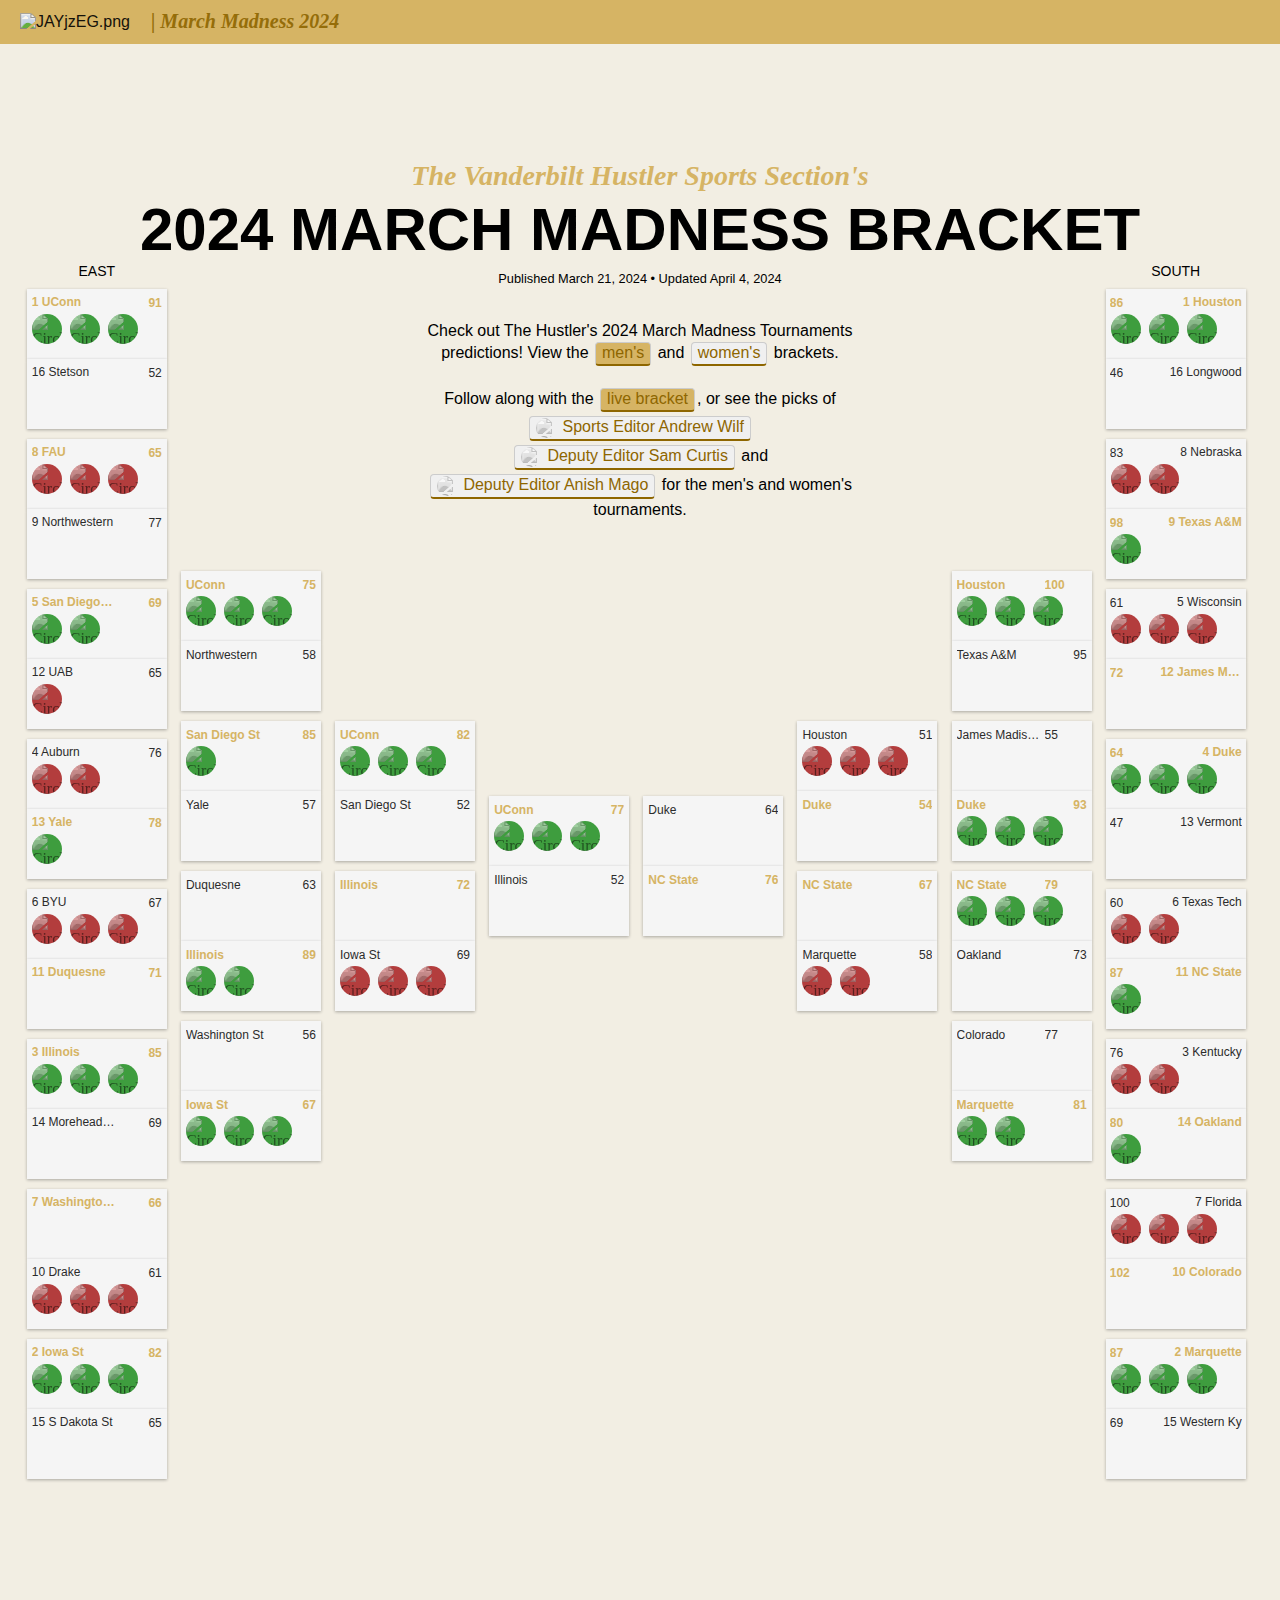
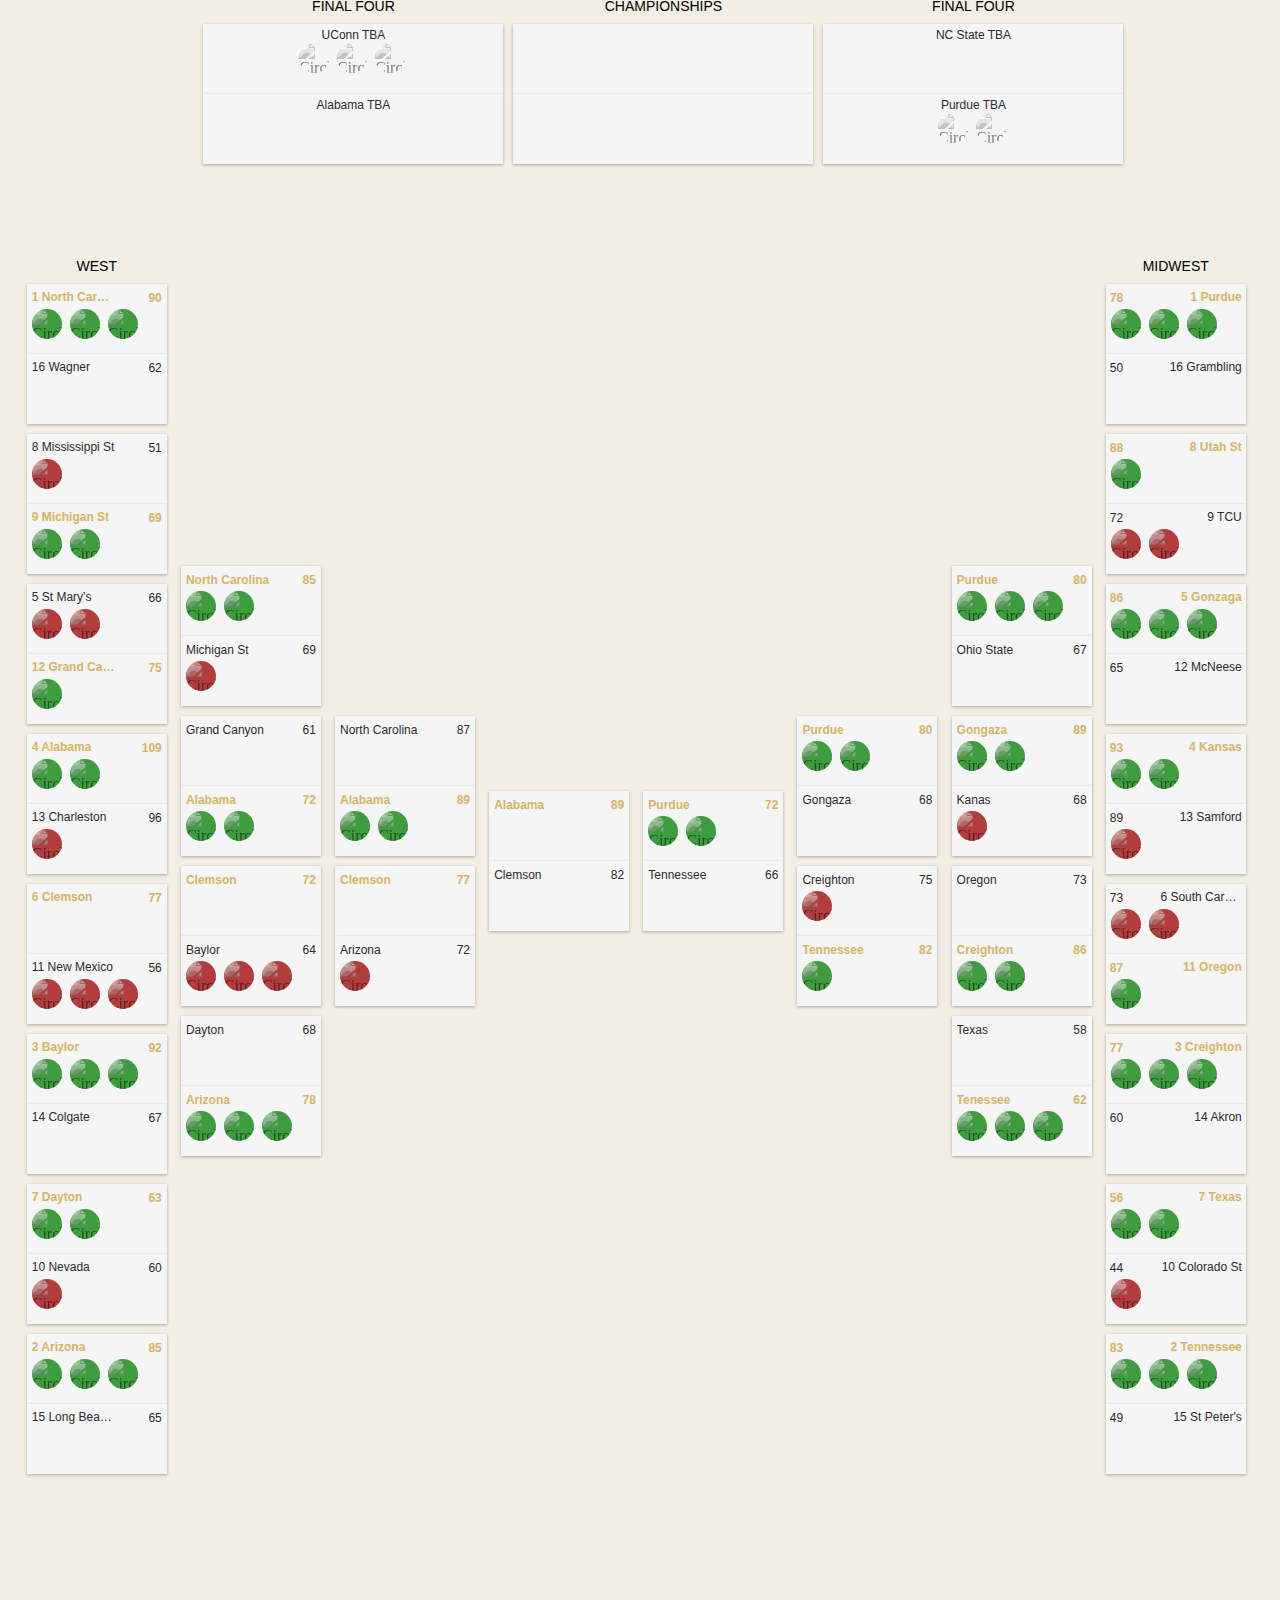
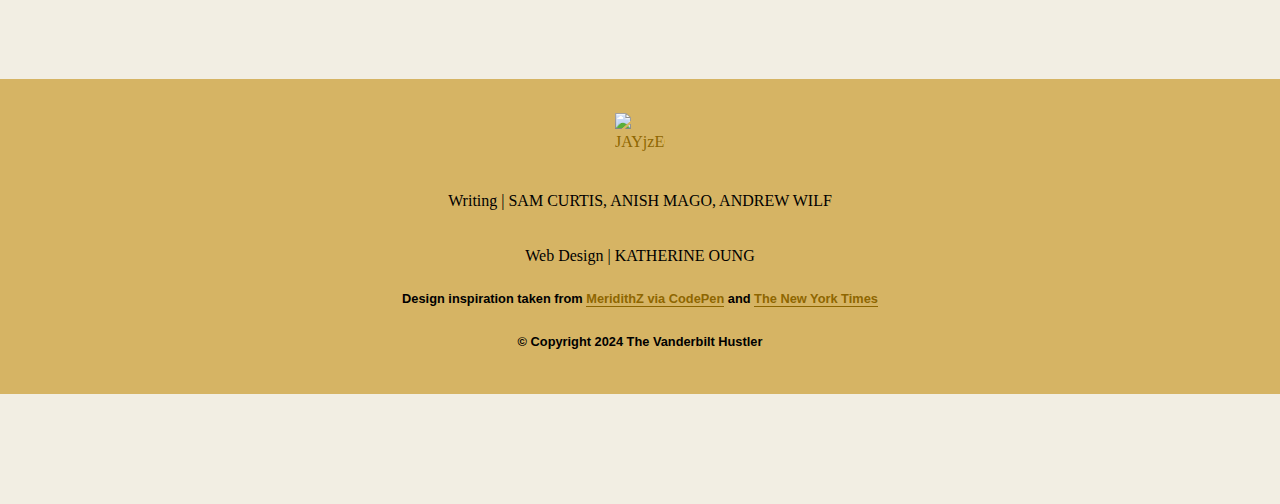
==== commit ef1377ca: "men's fixes" ====
--- a/docs/index.html
+++ b/docs/index.html
@@ -549,6 +549,10 @@
     
                         <div class="circle-container">
                             <div class="circle-image" id="right">
+                                <img src="https://iili.io/JXtdqP4.jpg" id="right" alt="Circle Image">
+                            </div>
+
+                            <div class="circle-image" id="right">
                                 <img src="https://iili.io/JXtdKoG.jpg"id="right" alt="Circle Image">
                             </div>
     
@@ -566,9 +570,7 @@
                 
     
                         <div class="circle-container">
-                            <div class="circle-image" id="wrong">
-                                <img src="https://iili.io/JXtdqP4.jpg" id="right" alt="Circle Image">
-                            </div>    
+    
     
         
                         </div>
@@ -622,6 +624,10 @@
             
 
                     <div class="circle-container">
+                        <div class="circle-image" id="right">
+                            <img src="https://iili.io/JXtdqP4.jpg" id="right" alt="Circle Image">
+                        </div>
+
                         <div class="circle-image" id="right">
                             <img src="https://iili.io/JXtdKoG.jpg"id="right" alt="Circle Image">
                         </div>
@@ -1169,6 +1175,10 @@
                 
                     <div class="circle-container" id="finals">
                         <div class="circle-image" id="">
+                            <img src="https://iili.io/JXtdqP4.jpg" id="right" alt="Circle Image">
+                        </div>
+
+                        <div class="circle-image" id="">
                             <img src="https://iili.io/JXtdKoG.jpg"id="right" alt="Circle Image">
                         </div>
 
@@ -1733,27 +1743,28 @@
             <div class="bracket-level" id="elite-8-midwest">
                 <div class="bracket-matchup">
                     <div class="bracket-team ">
-                        <div class="bracket-text ">
-                            <div class="bracket-name">Creighton</div><div class="bracket-score">75</div>
-                        </div>
-    
-                        <div class="circle-container">
-    
-                            <div class="circle-image" id="wrong">
-                                <img src="https://iili.io/JXtdfVf.jpg" alt="Circle Image">
-                            </div>
-                        </div>
-                    </div>
-    
-                    <div class="bracket-team ">
-                        <div class="bracket-text winner">
-                            <div class="bracket-name">Tennessee</div><div class="bracket-score">82</div>
-                        </div>
-    
-                        <div class="circle-container">
-                            <div class="circle-image" id="right">
-                                <img src="https://iili.io/JXtdqP4.jpg" alt="Circle Image">
-                                </div>
+                        <div class="bracket-text winner">
+                            <div class="bracket-name">Purdue</div><div class="bracket-score">72</div>
+                        </div>
+    
+                        <div class="circle-container">
+    
+                            <div class="circle-image" id="right">
+                                <img src="https://iili.io/JXtdKoG.jpg" alt="Circle Image">
+                            </div>
+    
+                            <div class="circle-image" id="right">
+                                <img src="https://iili.io/JXtdfVf.jpg" alt="Circle Image">
+                            </div>
+                        </div>
+                    </div>
+    
+                    <div class="bracket-team ">
+                        <div class="bracket-text">
+                            <div class="bracket-name">Tennessee</div><div class="bracket-score">66</div>
+                        </div>
+    
+                        <div class="circle-container">
                         </div>
     
                     </div>
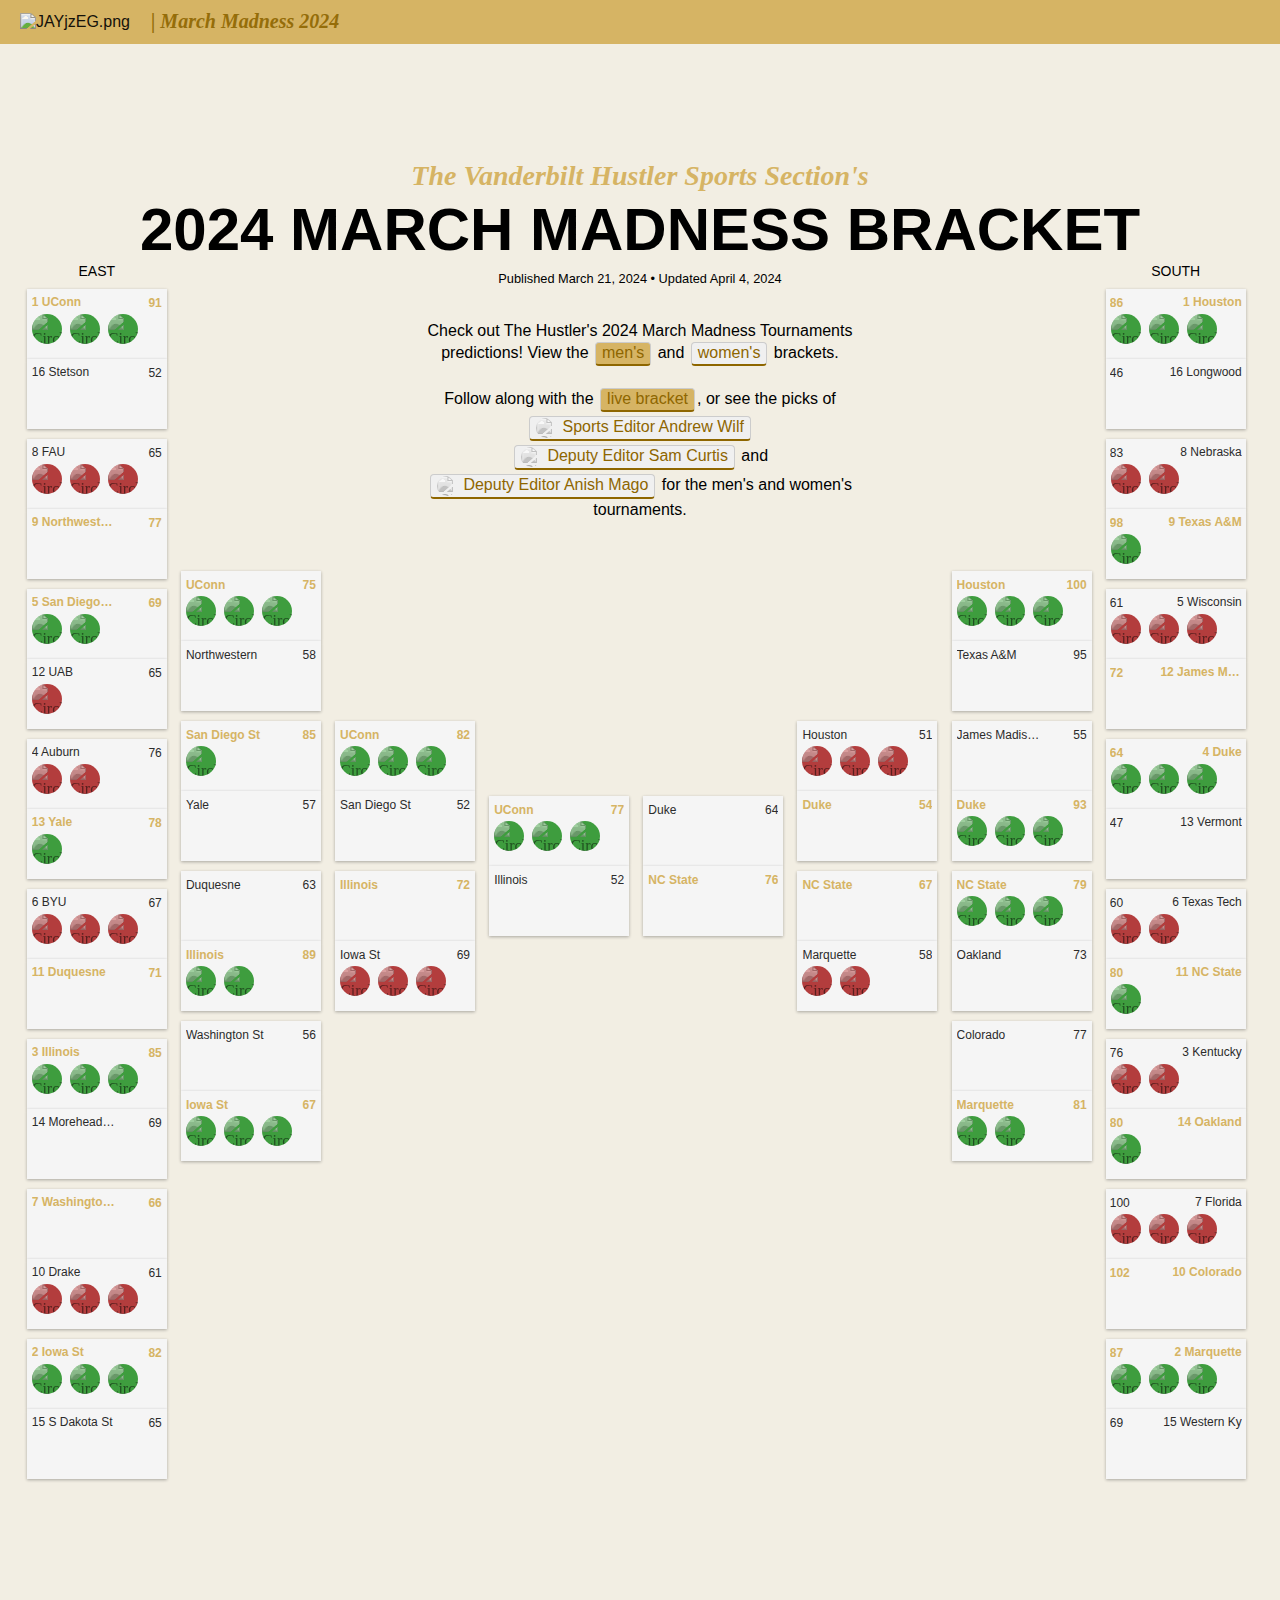
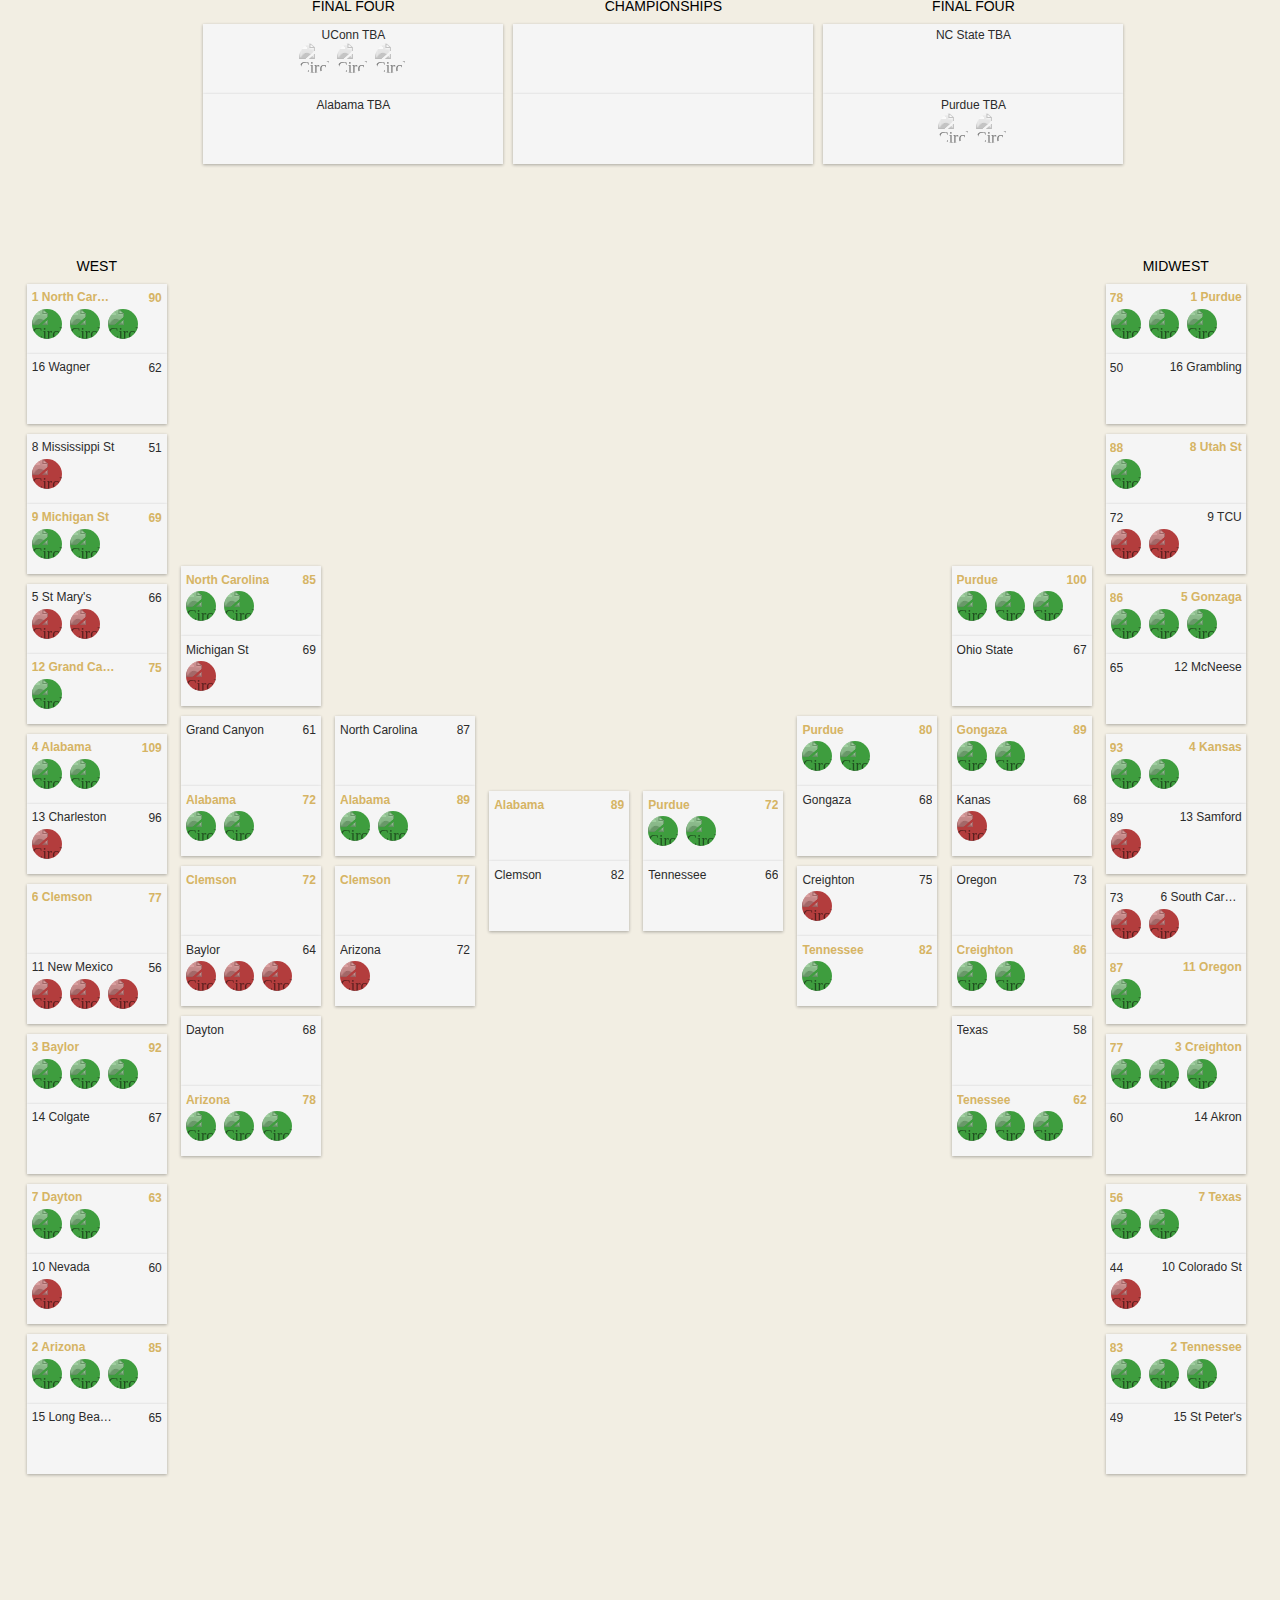
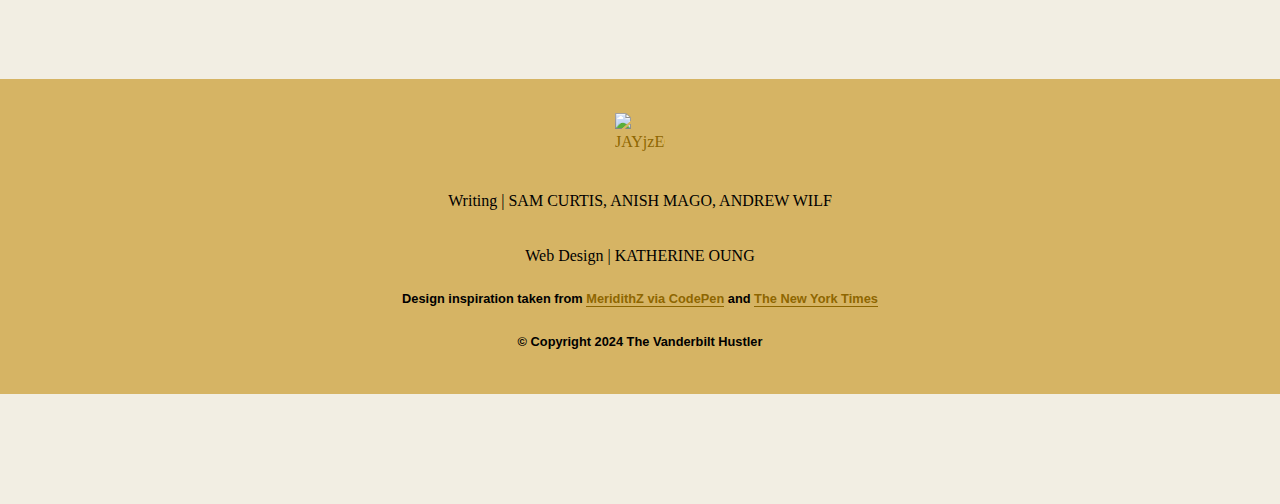
==== commit 9ed0e681: "fixed wrong scores" ====
--- a/docs/index.html
+++ b/docs/index.html
@@ -152,31 +152,31 @@
                 </div>
 
                 <div class="bracket-matchup">
+                    <div class="bracket-team ">
+                        <div class="bracket-text ">
+                            <div class="bracket-name">8 FAU</div><div class="bracket-score">65</div>
+                        </div>
+                
+
+                        <div class="circle-container">
+                            <div class="circle-image" id="wrong">
+                            <img src="https://iili.io/JXtdqP4.jpg" alt="Circle Image">
+                            </div>
+        
+
+                            <div class="circle-image" id="wrong">
+                                <img src="https://iili.io/JXtdKoG.jpg" alt="Circle Image">
+                            </div>
+
+                            <div class="circle-image" id="wrong">
+                                <img src="https://iili.io/JXtdfVf.jpg" alt="Circle Image">
+                            </div>
+                        </div>
+
+                    </div>
+
                     <div class="bracket-team winner">
                         <div class="bracket-text winner">
-                            <div class="bracket-name">8 FAU</div><div class="bracket-score">65</div>
-                        </div>
-                
-
-                        <div class="circle-container">
-                            <div class="circle-image" id="wrong">
-                            <img src="https://iili.io/JXtdqP4.jpg" alt="Circle Image">
-                            </div>
-        
-
-                            <div class="circle-image" id="wrong">
-                                <img src="https://iili.io/JXtdKoG.jpg" alt="Circle Image">
-                            </div>
-
-                            <div class="circle-image" id="wrong">
-                                <img src="https://iili.io/JXtdfVf.jpg" alt="Circle Image">
-                            </div>
-                        </div>
-
-                    </div>
-
-                    <div class="bracket-team loser">
-                        <div class="bracket-text">
                             <div class="bracket-name">9 Northwestern</div><div class="bracket-score">77</div>
                         </div>
 
@@ -739,7 +739,7 @@
             <div class="bracket-matchup">
                 <div class="bracket-team winner">
                     <div class="bracket-text winner">
-                        <div class="bracket-name">Houston</div><div class="bracket-score" id="right">100</div>
+                        <div class="bracket-name">Houston</div><div class="bracket-score">100</div>
                     </div>
             
 
@@ -773,7 +773,7 @@
             <div class="bracket-matchup">
                 <div class="bracket-team">
                     <div class="bracket-text">
-                        <div class="bracket-name">James Madison</div><div class="bracket-score" id="right">55</div>
+                        <div class="bracket-name">James Madison</div><div class="bracket-score">55</div>
                     </div>
             
 
@@ -808,7 +808,7 @@
             <div class="bracket-matchup">
                 <div class="bracket-team winner">
                     <div class="bracket-text winner">
-                        <div class="bracket-name">NC State</div><div class="bracket-score" id="right">79</div>
+                        <div class="bracket-name">NC State</div><div class="bracket-score">79</div>
                     </div>
             
 
@@ -841,7 +841,7 @@
             <div class="bracket-matchup">
                 <div class="bracket-team">
                     <div class="bracket-text">
-                        <div class="bracket-name">Colorado</div><div class="bracket-score" id="right">77</div>
+                        <div class="bracket-name">Colorado</div><div class="bracket-score">77</div>
                     </div>
             
 
@@ -1038,7 +1038,7 @@
 
             <div class="bracket-team winner">
                 <div class="bracket-text winner">
-                    <div class="bracket-score" id="right">87</div><div class="bracket-name" id="right">11 NC State</div>
+                    <div class="bracket-score" id="right">80</div><div class="bracket-name" id="right">11 NC State</div>
                 </div>
 
                 <div class="circle-container">
@@ -1835,7 +1835,7 @@
                 <div class="bracket-matchup">
                     <div class="bracket-team ">
                         <div class="bracket-text winner">
-                            <div class="bracket-name">Purdue</div><div class="bracket-score">80</div>
+                            <div class="bracket-name">Purdue</div><div class="bracket-score">100</div>
                         </div>
     
                         <div class="circle-container">
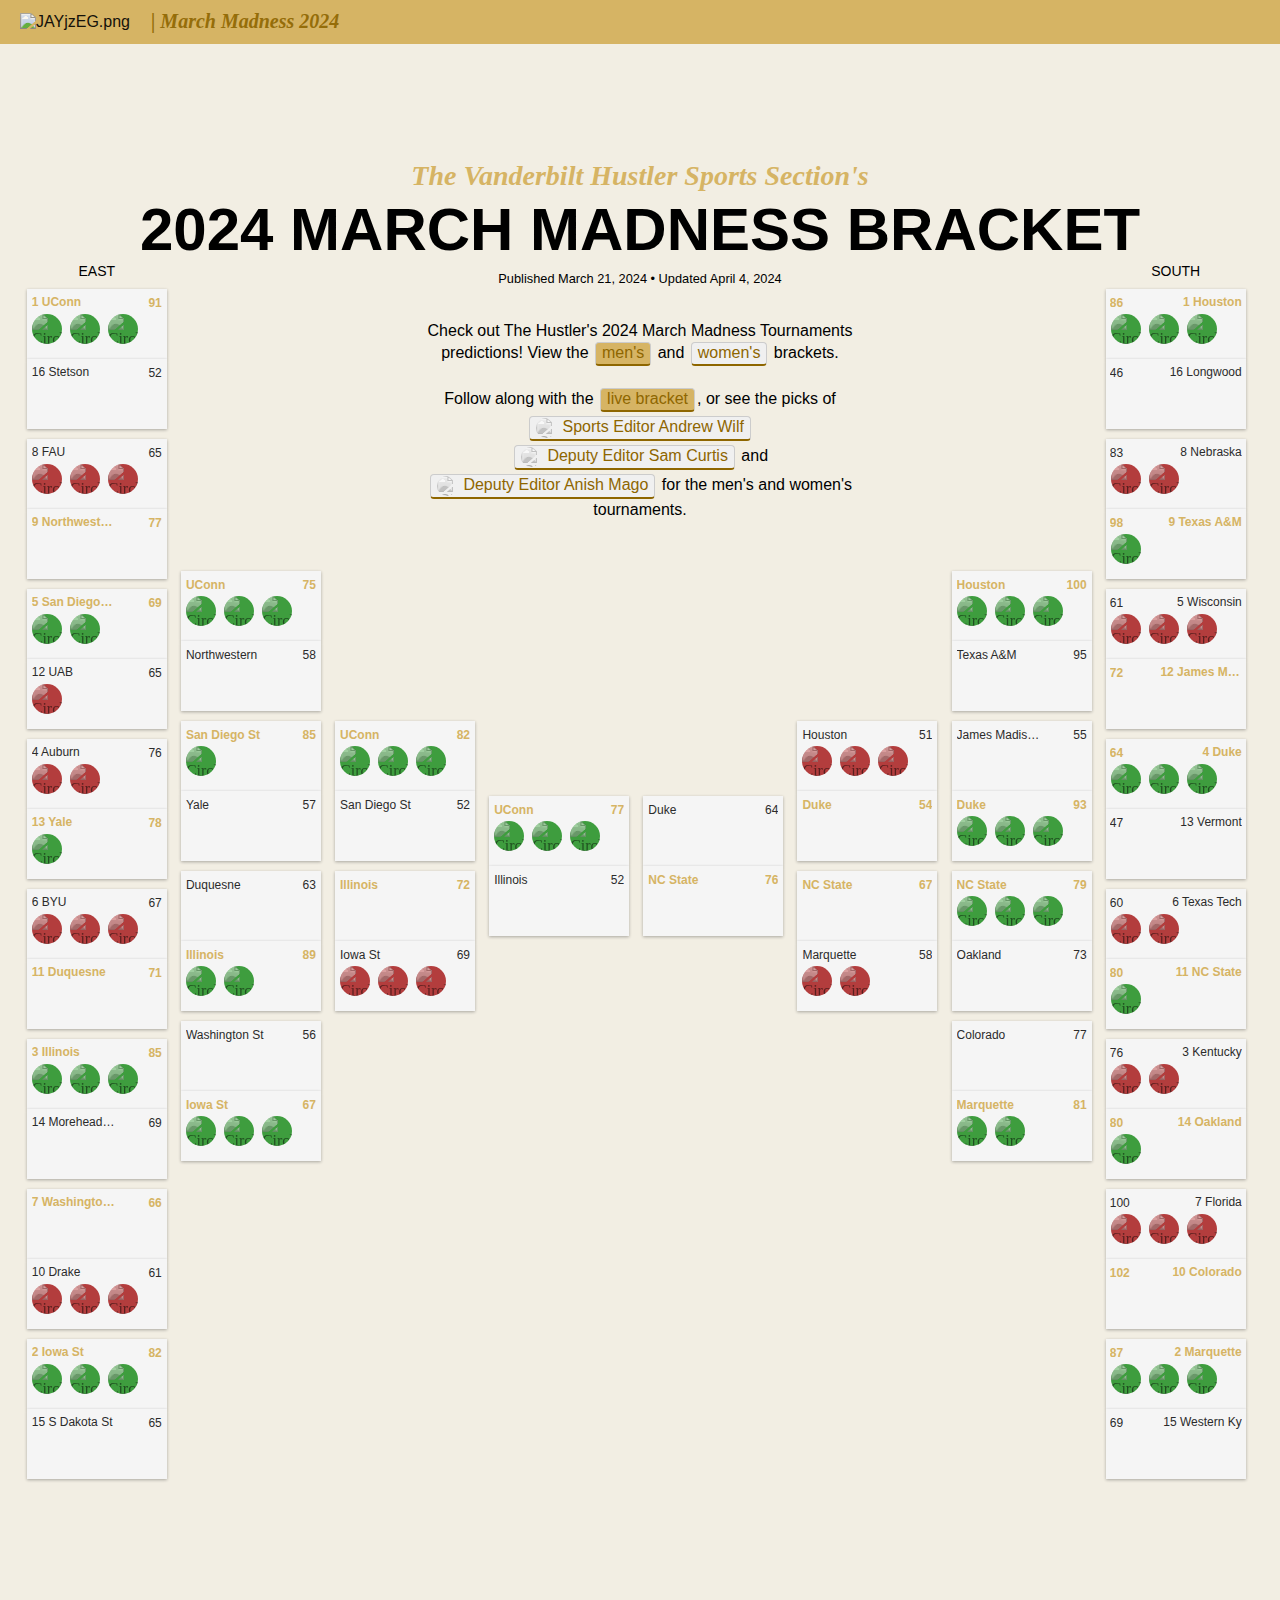
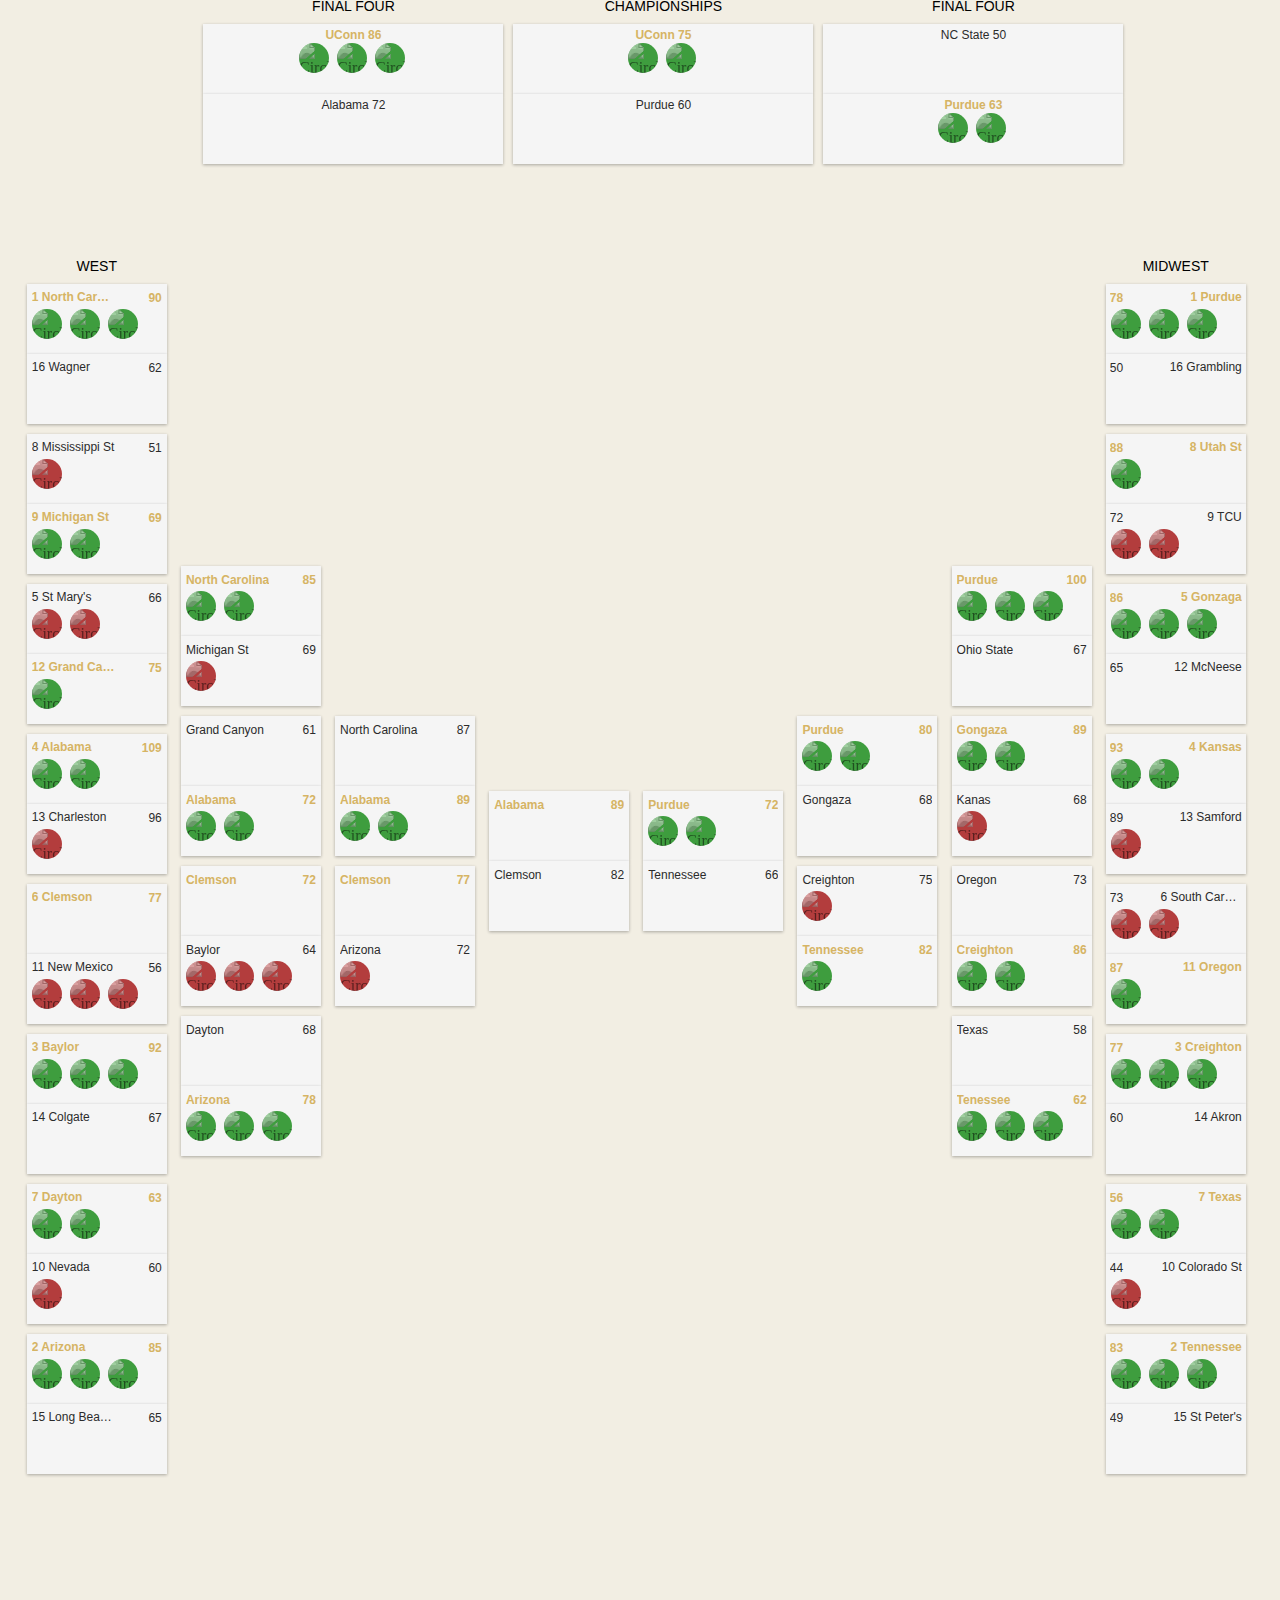
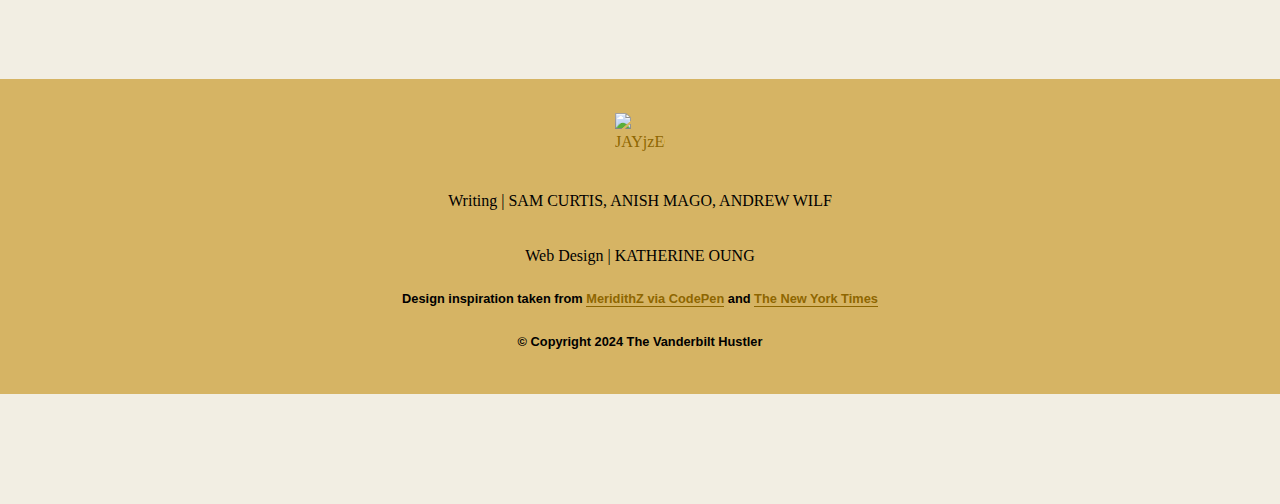
==== commit ae63b8dc: "men's final brackets" ====
--- a/docs/index.html
+++ b/docs/index.html
@@ -1170,25 +1170,25 @@
         <div class="bracket-level" id="middle">
             <div class="bracket-matchup" id="middle">
                 <h3>FINAL FOUR</h3>
+                <div class="bracket-team winner">
+                    <div class="bracket-name" id="finals">UConn 86</div><div class="bracket-score"></div>
+                
+                    <div class="circle-container" id="finals">
+                        <div class="circle-image" id="right">
+                            <img src="https://iili.io/JXtdqP4.jpg" id="right" alt="Circle Image">
+                        </div>
+
+                        <div class="circle-image" id="right">
+                            <img src="https://iili.io/JXtdKoG.jpg"id="right" alt="Circle Image">
+                        </div>
+
+                        <div class="circle-image" id="right">
+                            <img src="https://iili.io/JXtdfVf.jpg" alt="Circle Image">
+                        </div>
+                    </div>
+                </div>
                 <div class="bracket-team">
-                    <div class="bracket-name" id="finals">UConn TBA</div><div class="bracket-score"></div>
-                
-                    <div class="circle-container" id="finals">
-                        <div class="circle-image" id="">
-                            <img src="https://iili.io/JXtdqP4.jpg" id="right" alt="Circle Image">
-                        </div>
-
-                        <div class="circle-image" id="">
-                            <img src="https://iili.io/JXtdKoG.jpg"id="right" alt="Circle Image">
-                        </div>
-
-                        <div class="circle-image" id="">
-                            <img src="https://iili.io/JXtdfVf.jpg" alt="Circle Image">
-                        </div>
-                    </div>
-                </div>
-                <div class="bracket-team">
-                    <div class="bracket-name" id="finals">Alabama TBA </div><div class="bracket-score"></div>
+                    <div class="bracket-name" id="finals">Alabama 72 </div><div class="bracket-score"></div>
                 </div>
             </div>
         </div>
@@ -1196,11 +1196,20 @@
         <div class="bracket-level" id="middle">
             <div class="bracket-matchup" id="middle">
                 <h3>CHAMPIONSHIPS</h3>
+              <div class="bracket-team winner">
+                <div class="bracket-name" id="finals">UConn 75</div><div class="bracket-score"></div>
+                <div class="circle-container" id="finals">
+                    <div class="circle-image" id="right">
+                        <img src="https://iili.io/JXtdKoG.jpg"id="right" alt="Circle Image">
+                    </div>
+
+                    <div class="circle-image" id="right">
+                        <img src="https://iili.io/JXtdfVf.jpg" alt="Circle Image">
+                    </div>
+                </div>
+            </div>
               <div class="bracket-team">
-                <div class="bracket-name" id="finals"></div><div class="bracket-score"></div>
-              </div>
-              <div class="bracket-team">
-                <div class="bracket-name" id="finals"></div><div class="bracket-score"></div>
+                <div class="bracket-name" id="finals">Purdue 60</div><div class="bracket-score"></div>
               </div>
             </div>
         </div>
@@ -1209,17 +1218,17 @@
             <div class="bracket-matchup" id="middle">
                 <h3>FINAL FOUR</h3>
                 <div class="bracket-team">
-                    <div class="bracket-name" id="finals">NC State TBA</div><div class="bracket-score"></div>
-                </div>
-                <div class="bracket-team">
-                    <div class="bracket-name" id="finals">Purdue TBA</div><div class="bracket-score"></div>
+                    <div class="bracket-name" id="finals">NC State 50</div><div class="bracket-score"></div>
+                </div>
+                <div class="bracket-team winner">
+                    <div class="bracket-name" id="finals">Purdue 63</div><div class="bracket-score"></div>
                 
                     <div class="circle-container" id="finals">
-                        <div class="circle-image" id="">
+                        <div class="circle-image" id="right">
                             <img src="https://iili.io/JXtdKoG.jpg"id="right" alt="Circle Image">
                         </div>
 
-                        <div class="circle-image" id="">
+                        <div class="circle-image" id="right">
                             <img src="https://iili.io/JXtdfVf.jpg" alt="Circle Image">
                         </div>
                     </div>
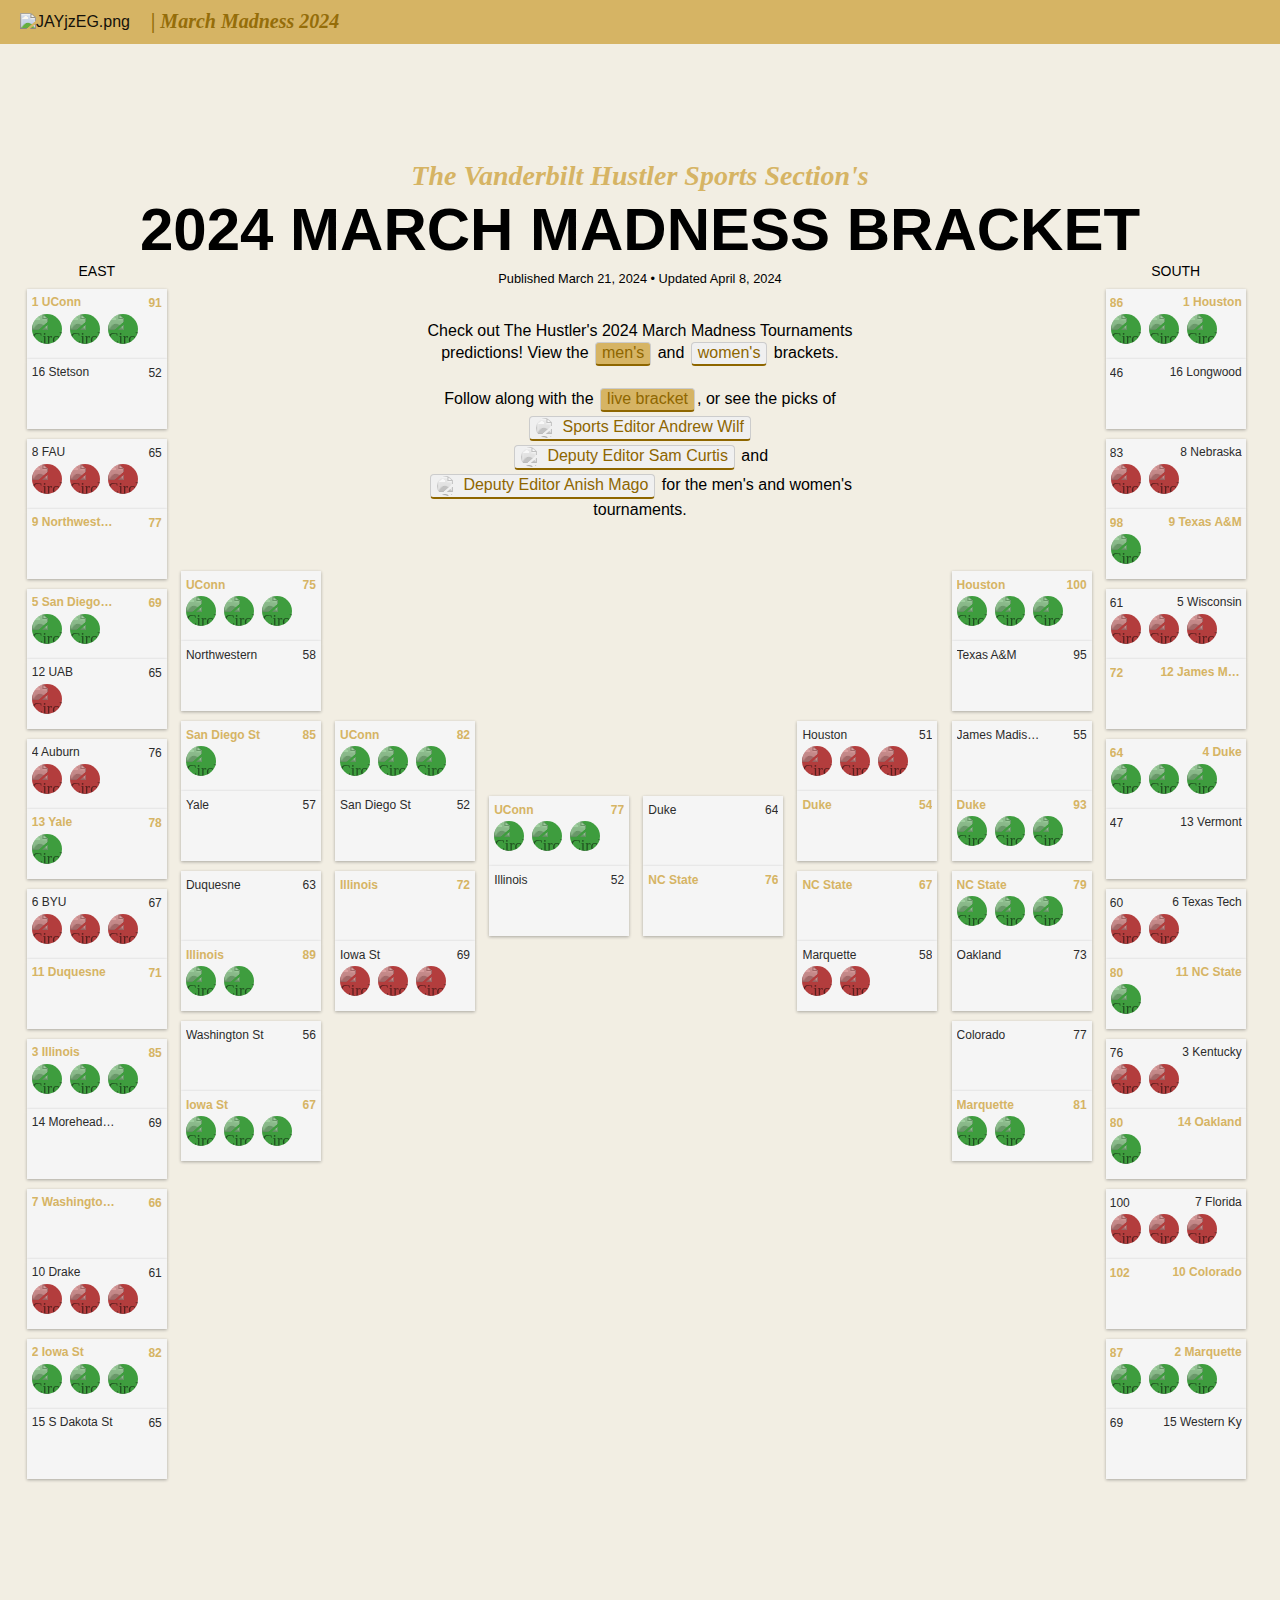
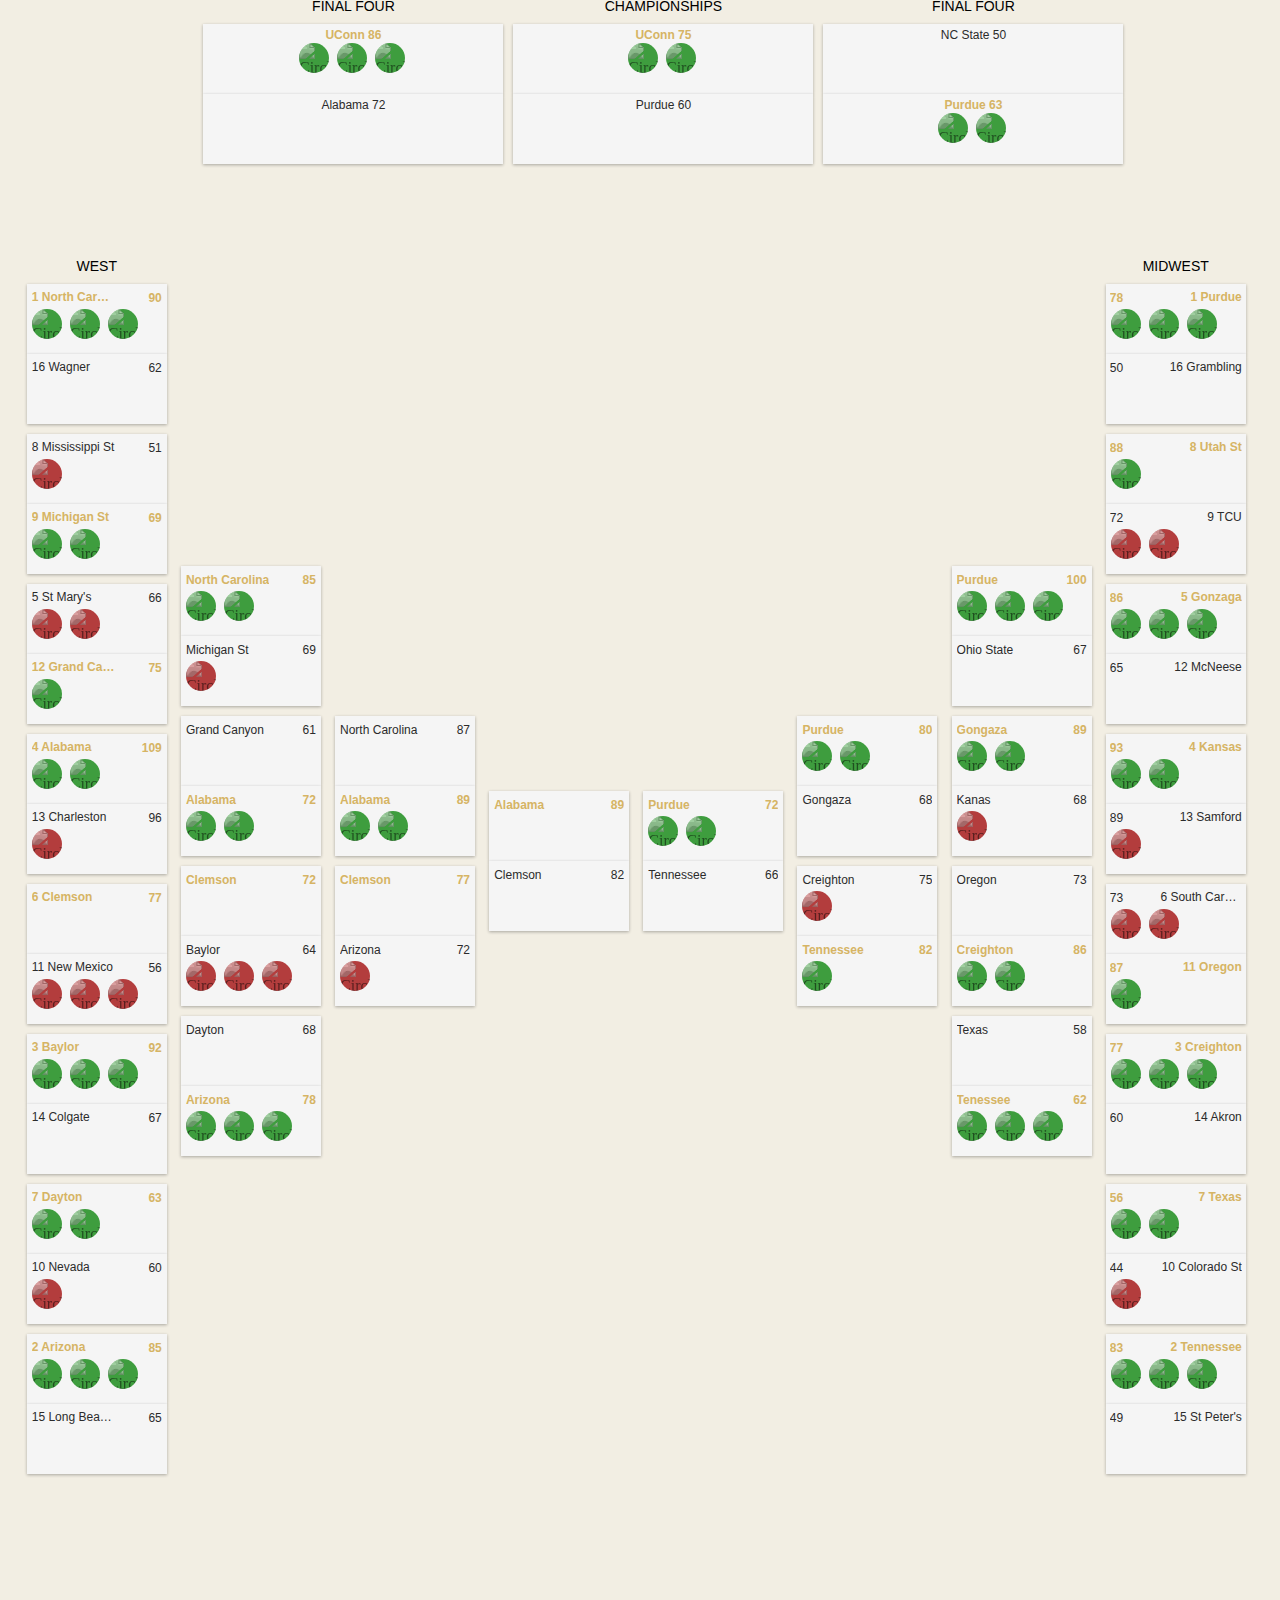
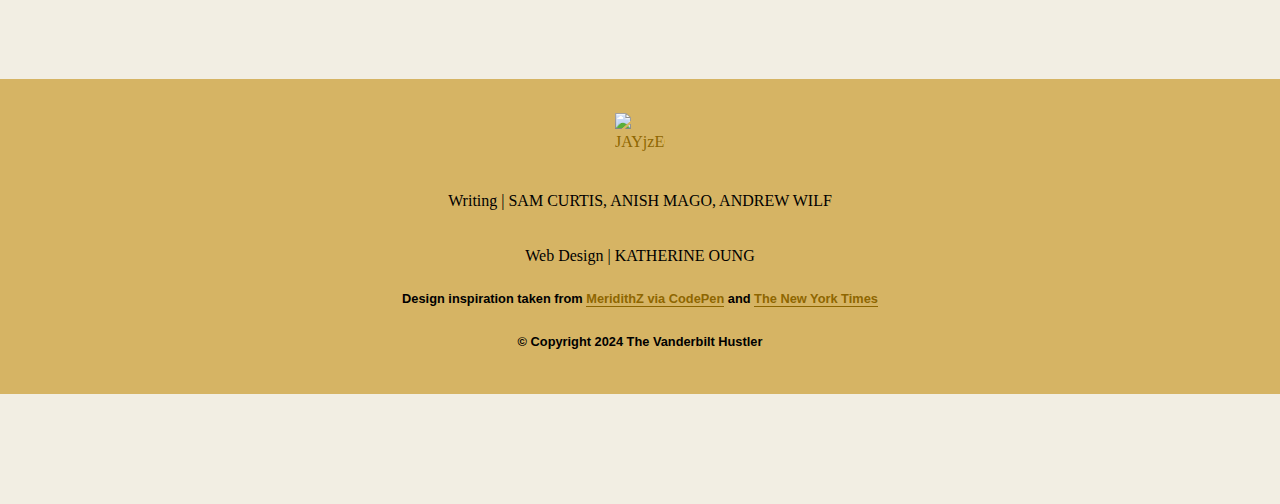
==== commit de68d754: "save dates" ====
--- a/docs/index.html
+++ b/docs/index.html
@@ -72,7 +72,7 @@
     <div class="header-section">
         <h1>The Vanderbilt Hustler Sports Section's</h1>
         <h2 style="color: black;">2024 MARCH MADNESS BRACKET</h2>
-        <p style="margin-top: 5px; color: black; text-align: center;"><small> Published March 21, 2024 • Updated April 4, 2024</small></p>
+        <p style="margin-top: 5px; color: black; text-align: center;"><small> Published March 21, 2024 • Updated April 8, 2024</small></p>
         <br>
         
       <div class="subhead-container">
